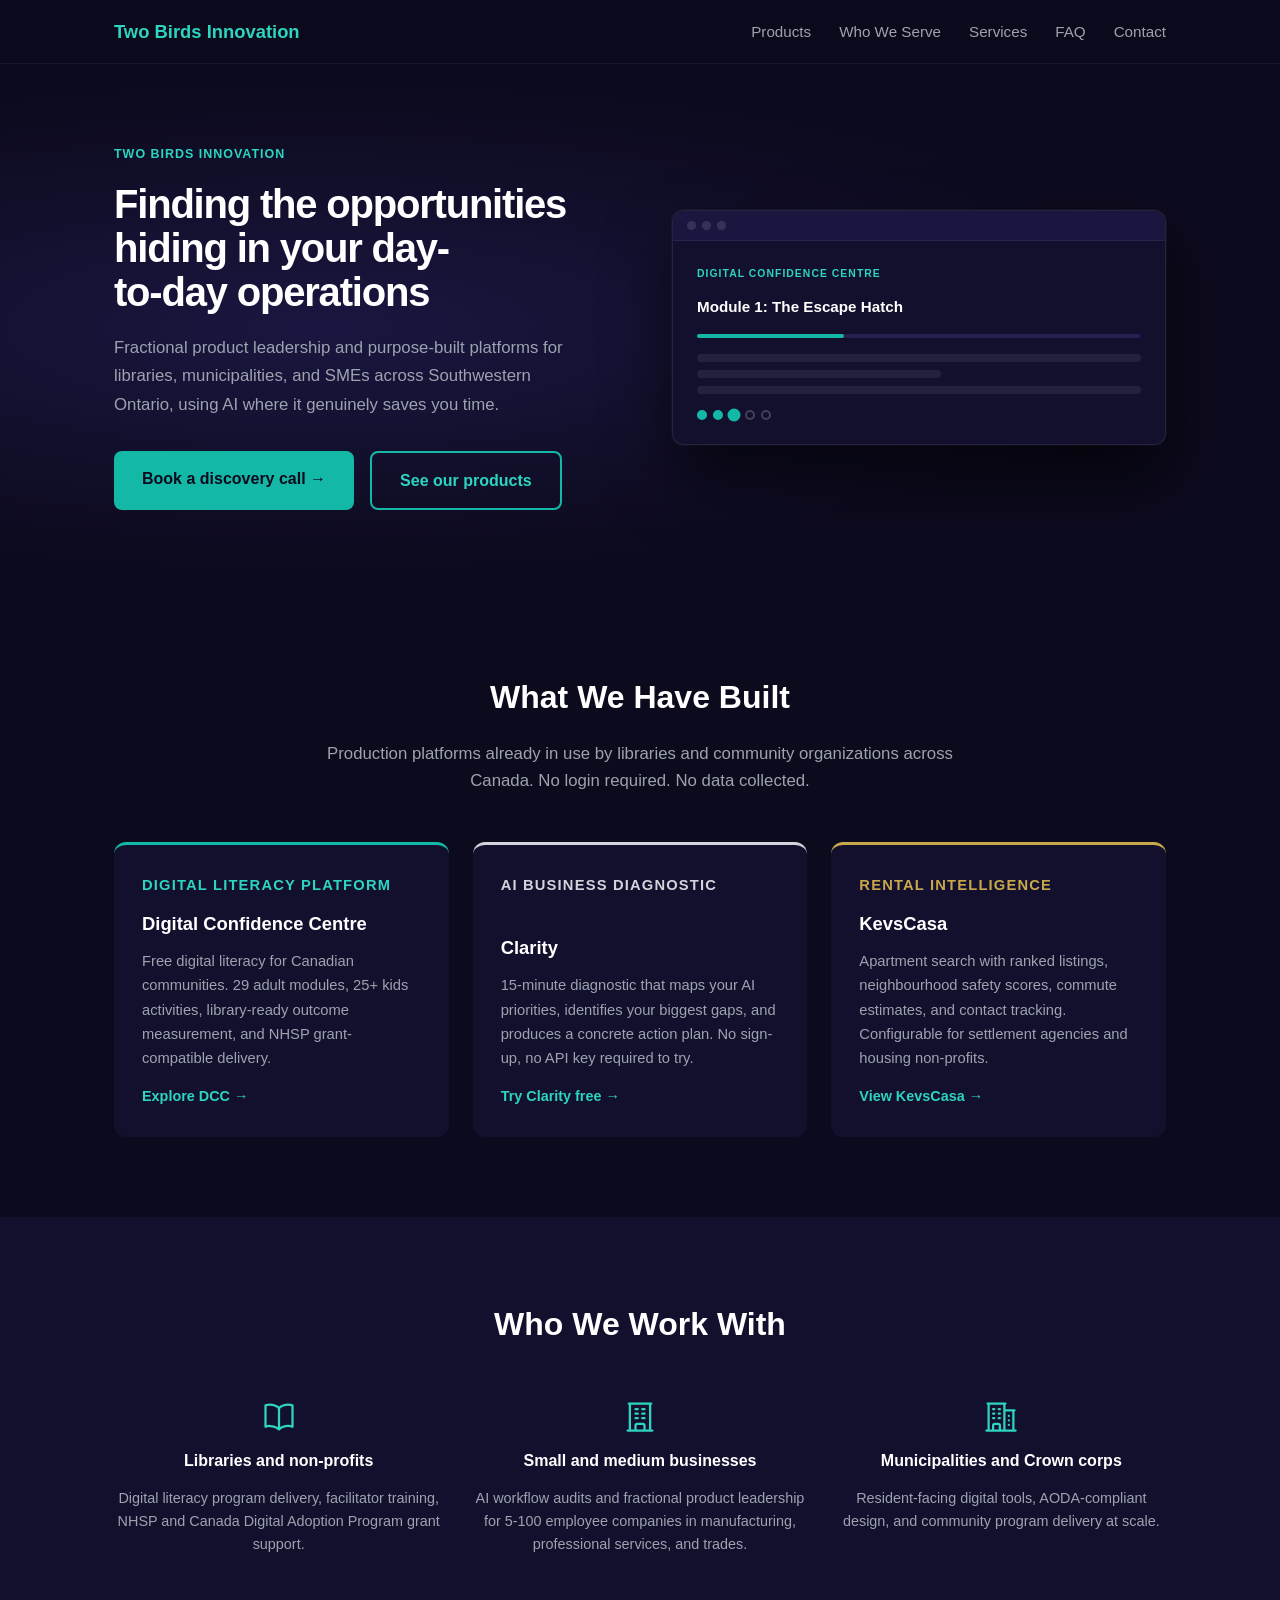
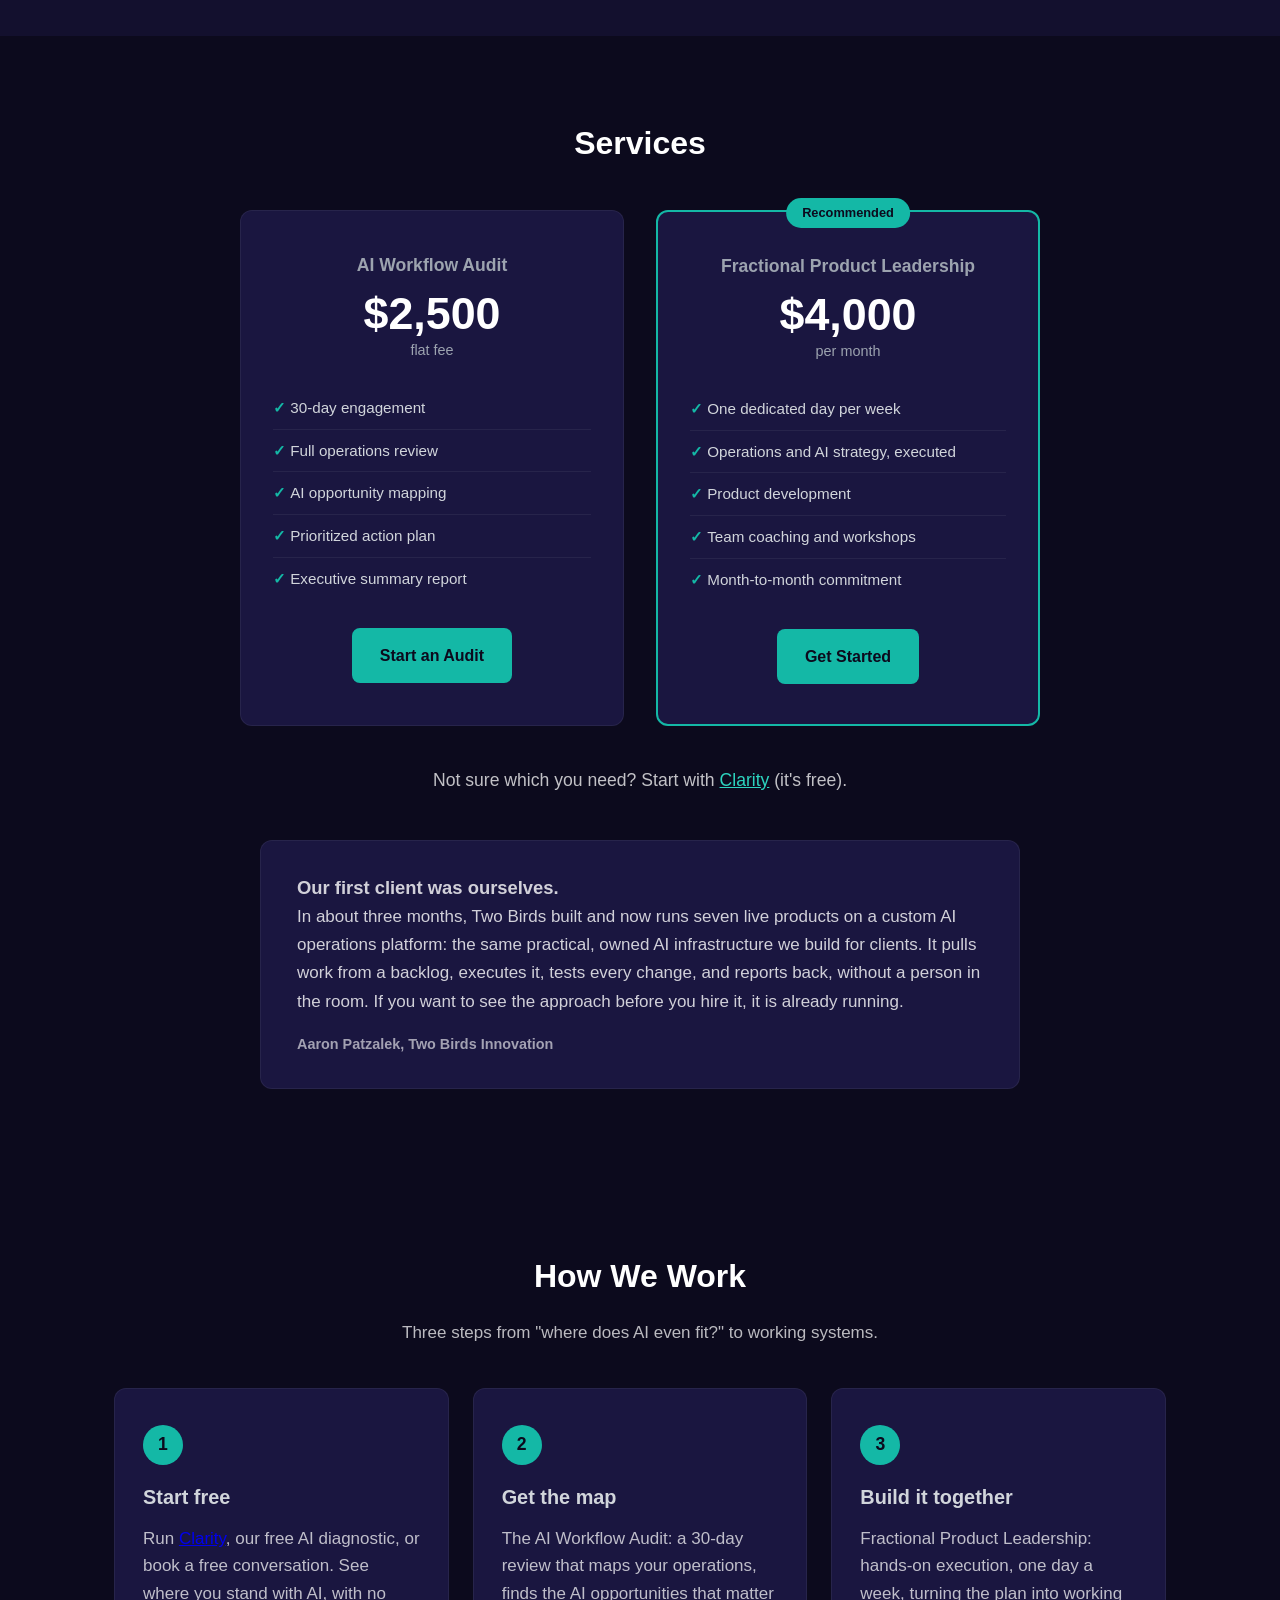
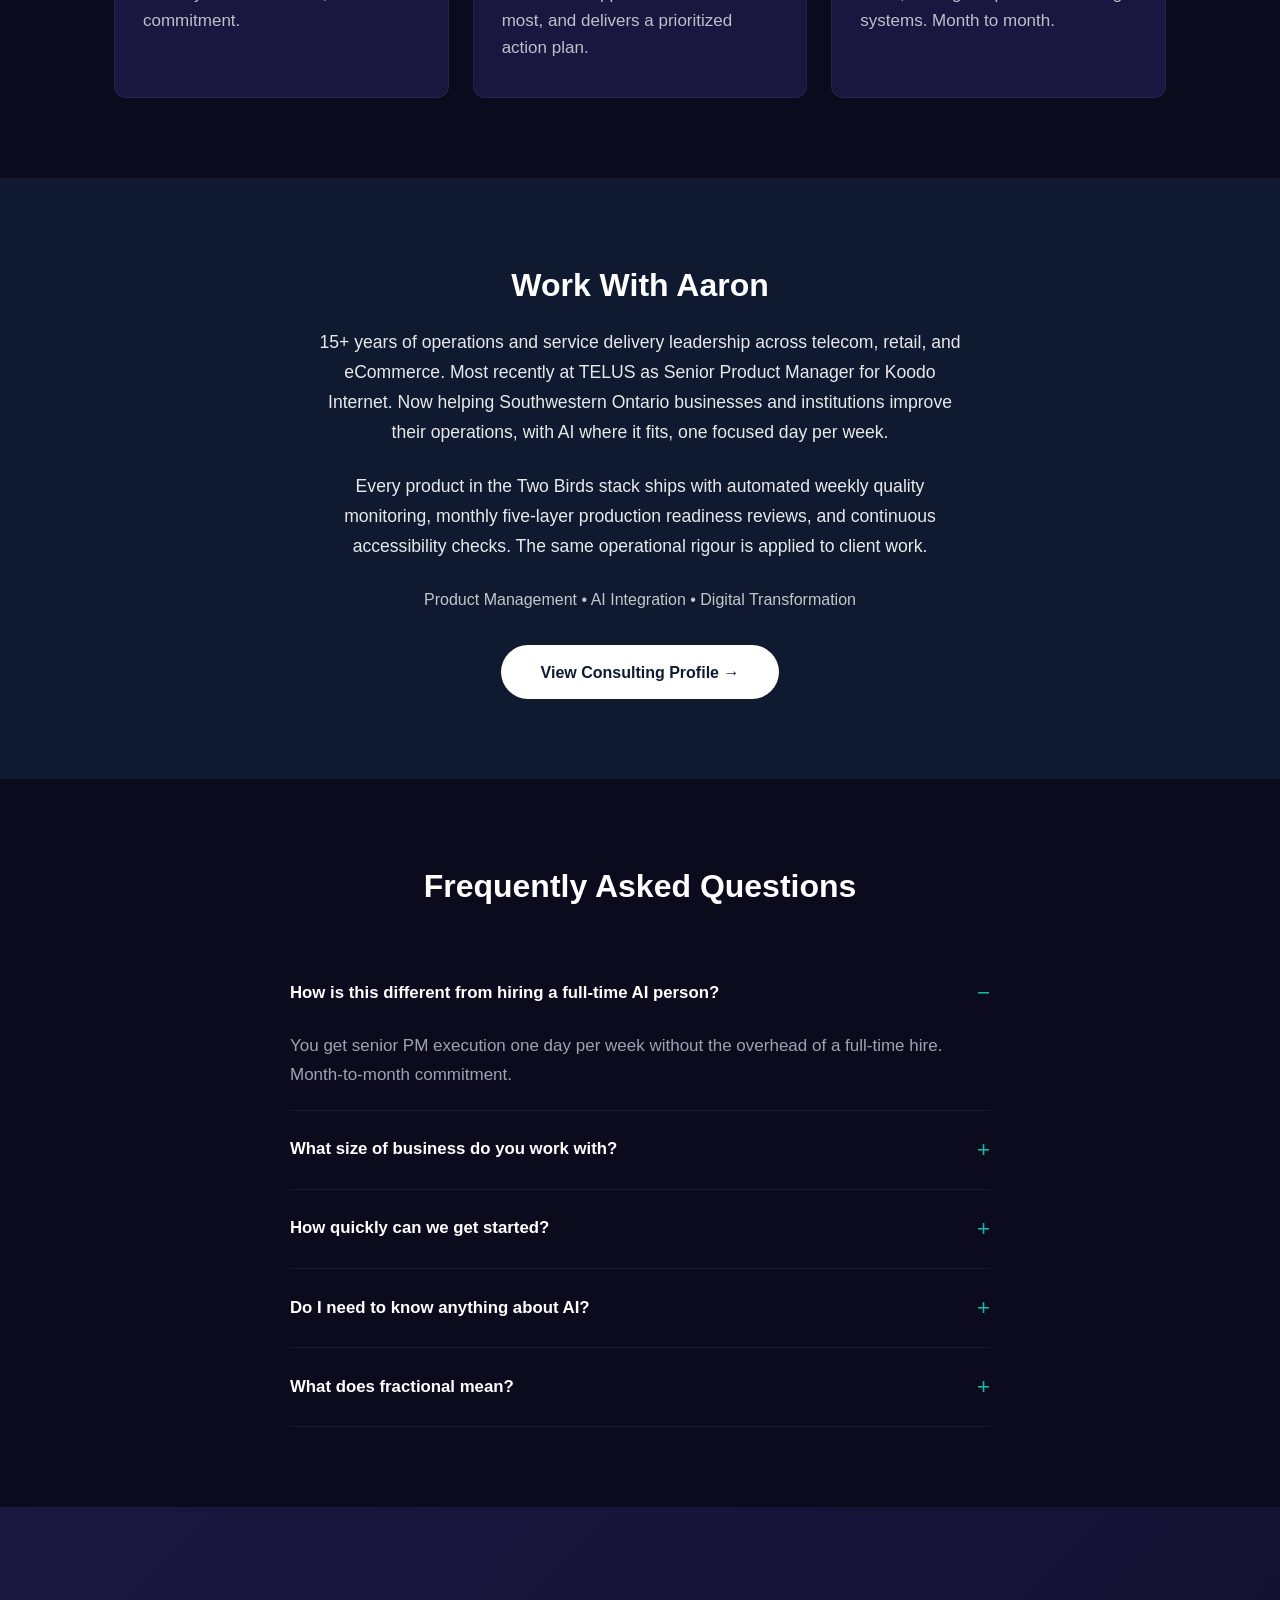
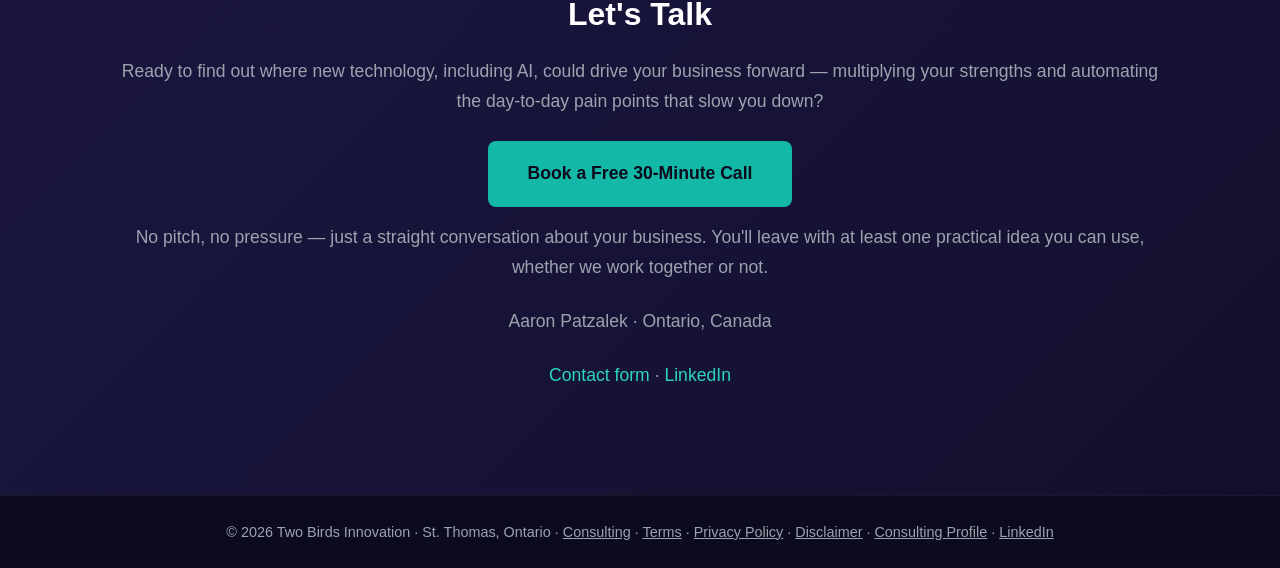
==== index.html @ 8739de83 "content(site): flip corporate homepage H1/meta to operations-first per POSITIONING-CANON Co-Authored" ====
<!DOCTYPE html>
<html lang="en-CA">
<head>
    <meta charset="UTF-8">
    <meta name="viewport" content="width=device-width, initial-scale=1.0">
    <title>Two Birds Innovation: Operational Efficiency, Discovered and Delivered</title>
    <meta name="description" content="Two Birds Innovation helps libraries, municipalities, and small businesses across Southwestern Ontario turn repetitive day-to-day work into simple tools that save time and make operations easier. Fractional product leadership and purpose-built digital platforms.">
    <meta name="robots" content="index, follow">
    <link rel="canonical" href="https://twobirds-kramerica.github.io/two-birds-innovation/">
    <meta property="og:title" content="Two Birds Innovation: Operational Efficiency, Discovered and Delivered">
    <meta property="og:description" content="Fractional product leadership and purpose-built digital platforms for libraries, municipalities, and SMEs across Southwestern Ontario.">
    <meta property="og:type" content="website">
    <meta property="og:url" content="https://twobirds-kramerica.github.io/two-birds-innovation/">
    <meta property="og:locale" content="en_CA">
    <meta property="og:image" content="https://twobirds-kramerica.github.io/two-birds-innovation/images/og-card.png">
    <meta property="og:image:width" content="1200">
    <meta property="og:image:height" content="630">
    <meta property="og:image:alt" content="Two Birds Innovation: Operational Efficiency, Discovered and Delivered.">
    <link rel="icon" type="image/svg+xml" href="images/favicon.svg">
    <link rel="stylesheet" href="css/style.css">

    <!-- FAQPage Schema -->
    <script type="application/ld+json">
    {
        "@context": "https://schema.org",
        "@type": "FAQPage",
        "mainEntity": [
            {
                "@type": "Question",
                "name": "How is this different from hiring a full-time AI person?",
                "acceptedAnswer": {
                    "@type": "Answer",
                    "text": "You get senior PM execution one day per week without the overhead of a full-time hire. Month-to-month commitment."
                }
            },
            {
                "@type": "Question",
                "name": "What size of business do you work with?",
                "acceptedAnswer": {
                    "@type": "Answer",
                    "text": "Typically 5-100 employees in Southwestern Ontario. Manufacturing, professional services, trades, non-profit."
                }
            },
            {
                "@type": "Question",
                "name": "How quickly can we get started?",
                "acceptedAnswer": {
                    "@type": "Answer",
                    "text": "The audit starts within one week of signing. Report delivered in 30 days."
                }
            },
            {
                "@type": "Question",
                "name": "Do I need to know anything about AI?",
                "acceptedAnswer": {
                    "@type": "Answer",
                    "text": "No. That is what I am for."
                }
            },
            {
                "@type": "Question",
                "name": "What does fractional mean?",
                "acceptedAnswer": {
                    "@type": "Answer",
                    "text": "One dedicated day per week, focused entirely on your business. You get the outcomes without the full-time cost."
                }
            }
        ]
    }
    </script>

    <!-- LocalBusiness Schema -->
    <script type="application/ld+json">
    {
        "@context": "https://schema.org",
        "@type": "LocalBusiness",
        "name": "Two Birds Innovation",
        "founder": {
            "@type": "Person",
            "name": "Aaron Patzalek"
        },
        "address": {
            "@type": "PostalAddress",
            "addressLocality": "St. Thomas",
            "addressRegion": "ON",
            "addressCountry": "CA"
        },
        "description": "Operational efficiency, fractional product leadership, and purpose-built digital tools for libraries, municipalities, and SMEs across Southwestern Ontario.",
        "priceRange": "$2,500 - $4,000/month"
    }
    </script>
    <script type="application/ld+json">
    {
        "@context": "https://schema.org",
        "@type": "Organization",
        "name": "Two Birds Innovation",
        "url": "https://twobirds-kramerica.github.io/two-birds-innovation/",
        "founder": { "@type": "Person", "name": "Aaron Patzalek" },
        "foundingLocation": { "@type": "Place", "name": "St. Thomas, Ontario, Canada" },
        "description": "Two Birds Innovation builds free and low-cost digital tools for Canadians — digital literacy education for seniors, AI readiness diagnostics for small businesses — and provides fractional product and operations leadership to libraries, municipalities, and SMEs in Southwestern Ontario.",
        "owns": [
            {
                "@type": "WebApplication",
                "name": "Digital Confidence Centre",
                "url": "https://twobirds-kramerica.github.io/digital-confidence/",
                "applicationCategory": "EducationalApplication",
                "description": "Free digital literacy programme for Canadian seniors — 30 self-paced modules on online safety, scam protection, banking, video calls, and AI, plus caregiver-led activities for children aged 4 to 15. No account required.",
                "offers": { "@type": "Offer", "price": "0", "priceCurrency": "CAD" }
            },
            {
                "@type": "WebApplication",
                "name": "Clarity",
                "url": "https://twobirds-kramerica.github.io/clarity/",
                "applicationCategory": "BusinessApplication",
                "description": "Free AI readiness diagnostic for Canadian small businesses — answer a few questions and receive a personalised SWOT analysis, priority recommendations, and a concrete next step, benchmarked against 15 Canadian industries.",
                "offers": { "@type": "Offer", "price": "0", "priceCurrency": "CAD" }
            },
            {
                "@type": "WebApplication",
                "name": "KevsCasa",
                "applicationCategory": "LifestyleApplication",
                "description": "Apartment-search shortlist tool that ranks rental listings by commute, neighbourhood safety, and total monthly cost. Currently in private use ahead of a public release."
            }
        ]
    }
    </script>
</head>
<body>
    <a href="#main" class="skip-link">Skip to main content</a>

    <!-- Header -->
    <header class="site-header">
        <div class="container">
            <a href="#" class="logo">Two Birds Innovation</a>
            <nav class="main-nav" id="main-nav" aria-label="Main navigation">
                <a href="#products">Products</a>
                <a href="#serve">Who We Serve</a>
                <a href="#services">Services</a>
                <a href="#faq">FAQ</a>
                <a href="#contact">Contact</a>
            </nav>
            <button class="nav-toggle" aria-label="Toggle navigation" aria-expanded="false" aria-controls="main-nav">&#9776;</button>
        </div>
    </header>

    <main id="main">

    <!-- Hero -->
    <section class="hero">
        <div class="container">
            <div class="hero-split">
                <div class="hero-content">
                    <p class="hero-eyebrow">Two Birds Innovation</p>
                    <h1>Finding the opportunities hiding in your day-to-day operations</h1>
                    <p class="hero-sub">Fractional product leadership and purpose-built platforms for libraries, municipalities, and SMEs across Southwestern Ontario, using AI where it genuinely saves you time.</p>
                    <div class="hero-cta">
                        <a href="https://cal.com/twobirds-4n5ajg/30min" class="btn btn-primary" target="_blank" rel="noopener">Book a discovery call &rarr;</a>
                        <a href="#products" class="btn btn-secondary">See our products</a>
                    </div>
                </div>
                <div class="hero-media" aria-hidden="true">
                    <div class="hero-browser">
                        <div class="hero-browser-bar">
                            <span class="hero-browser-dot"></span>
                            <span class="hero-browser-dot"></span>
                            <span class="hero-browser-dot"></span>
                        </div>
                        <div class="hero-browser-body">
                            <p class="hero-mockup-label">Digital Confidence Centre</p>
                            <p class="hero-mockup-module">Module 1: The Escape Hatch</p>
                            <div class="hero-mockup-progress">
                                <div class="hero-mockup-progress-fill"></div>
                            </div>
                            <div class="hero-mockup-line"></div>
                            <div class="hero-mockup-line short"></div>
                            <div class="hero-mockup-line"></div>
                            <div class="hero-mockup-step-row">
                                <div class="hero-mockup-step done"></div>
                                <div class="hero-mockup-step done"></div>
                                <div class="hero-mockup-step current"></div>
                                <div class="hero-mockup-step"></div>
                                <div class="hero-mockup-step"></div>
                            </div>
                        </div>
                    </div>
                </div>
            </div>
        </div>
    </section>

    <!-- Products -->
    <section id="products" class="section">
        <div class="container">
            <h2>What We Have Built</h2>
            <p class="section-sub">Production platforms already in use by libraries and community organizations across Canada. No login required. No data collected.</p>
            <div class="products-grid">
                <div class="product-card product-card-dcc">
                    <p class="product-card-label">Digital Literacy Platform</p>
                    <h3>Digital Confidence Centre</h3>
                    <p>Free digital literacy for Canadian communities. 29 adult modules, 25+ kids activities, library-ready outcome measurement, and NHSP grant-compatible delivery.</p>
                    <a href="https://twobirds-kramerica.github.io/digital-confidence/" class="product-link" target="_blank" rel="noopener">Explore DCC &rarr;</a>
                </div>
                <div class="product-card product-card-clarity">
                    <p class="product-card-label">AI Business Diagnostic</p>
                    <h3>Clarity</h3>
                    <p>15-minute diagnostic that maps your AI priorities, identifies your biggest gaps, and produces a concrete action plan. No sign-up, no API key required to try.</p>
                    <a href="https://twobirds-kramerica.github.io/clarity/" class="product-link" target="_blank" rel="noopener">Try Clarity free &rarr;</a>
                </div>
                <div class="product-card product-card-kevcasa">
                    <p class="product-card-label">Rental Intelligence</p>
                    <h3>KevsCasa</h3>
                    <p>Apartment search with ranked listings, neighbourhood safety scores, commute estimates, and contact tracking. Configurable for settlement agencies and housing non-profits.</p>
                    <a href="https://kevscasa.pages.dev/" class="product-link" target="_blank" rel="noopener">View KevsCasa &rarr;</a>
                </div>
            </div>
        </div>
    </section>

    <!-- Who We Serve -->
    <section id="serve" class="section section-serve">
        <div class="container">
            <h2>Who We Work With</h2>
            <div class="serve-grid">
                <div class="serve-item">
                    <svg class="serve-icon" aria-hidden="true" viewBox="0 0 24 24" fill="none" stroke="currentColor" stroke-width="1.5" stroke-linecap="round" stroke-linejoin="round">
                        <path d="M12 6.042A8.967 8.967 0 006 3.75c-1.052 0-2.062.18-3 .512v14.25A8.987 8.987 0 016 18c2.305 0 4.408.867 6 2.292m0-14.25a8.966 8.966 0 016-2.292c1.052 0 2.062.18 3 .512v14.25A8.987 8.987 0 0018 18a8.967 8.967 0 00-6 2.292m0-14.25v14.25"/>
                    </svg>
                    <p class="serve-label">Libraries and non-profits</p>
                    <p class="serve-desc">Digital literacy program delivery, facilitator training, NHSP and Canada Digital Adoption Program grant support.</p>
                </div>
                <div class="serve-item">
                    <svg class="serve-icon" aria-hidden="true" viewBox="0 0 24 24" fill="none" stroke="currentColor" stroke-width="1.5" stroke-linecap="round" stroke-linejoin="round">
                        <path d="M3.75 21h16.5M4.5 3h15M5.25 3v18m13.5-18v18M9 6.75h1.5m-1.5 3h1.5m-1.5 3h1.5m3-6H15m-1.5 3H15m-1.5 3H15M9 21v-3.375c0-.621.504-1.125 1.125-1.125h3.75c.621 0 1.125.504 1.125 1.125V21"/>
                    </svg>
                    <p class="serve-label">Small and medium businesses</p>
                    <p class="serve-desc">AI workflow audits and fractional product leadership for 5-100 employee companies in manufacturing, professional services, and trades.</p>
                </div>
                <div class="serve-item">
                    <svg class="serve-icon" aria-hidden="true" viewBox="0 0 24 24" fill="none" stroke="currentColor" stroke-width="1.5" stroke-linecap="round" stroke-linejoin="round">
                        <path d="M2.25 21h19.5m-18-18v18m10.5-18v18m6-13.5V21M6.75 6.75h.75m-.75 3h.75m-.75 3h.75m3-6h.75m-.75 3h.75m-.75 3h.75M6.75 21v-3.375c0-.621.504-1.125 1.125-1.125h2.25c.621 0 1.125.504 1.125 1.125V21M3 3h12m-.75 4.5H21m-3.75 3.75h.008v.008h-.008v-.008zm0 3h.008v.008h-.008v-.008zm0 3h.008v.008h-.008v-.008z"/>
                    </svg>
                    <p class="serve-label">Municipalities and Crown corps</p>
                    <p class="serve-desc">Resident-facing digital tools, AODA-compliant design, and community program delivery at scale.</p>
                </div>
            </div>
        </div>
    </section>

    <!-- Services -->
    <section id="services" class="section services">
        <div class="container">
            <h2>Services</h2>
            <div class="pricing-grid">
                <div class="pricing-card">
                    <h3>AI Workflow Audit</h3>
                    <div class="price">$2,500</div>
                    <span class="price-term">flat fee</span>
                    <ul>
                        <li>30-day engagement</li>
                        <li>Full operations review</li>
                        <li>AI opportunity mapping</li>
                        <li>Prioritized action plan</li>
                        <li>Executive summary report</li>
                    </ul>
                    <a href="#contact" class="btn btn-primary">Start an Audit</a>
                </div>
                <div class="pricing-card featured">
                    <div class="featured-badge">Recommended</div>
                    <h3>Fractional Product Leadership</h3>
                    <div class="price">$4,000</div>
                    <span class="price-term">per month</span>
                    <ul>
                        <li>One dedicated day per week</li>
                        <li>Operations and AI strategy, executed</li>
                        <li>Product development</li>
                        <li>Team coaching and workshops</li>
                        <li>Month-to-month commitment</li>
                    </ul>
                    <a href="#contact" class="btn btn-primary">Get Started</a>
                </div>
            </div>
            <p class="services-note">Not sure which you need? Start with <a href="https://twobirds-kramerica.github.io/clarity/" target="_blank" rel="noopener">Clarity</a> (it's free).</p>

            <figure class="case-study">
                <blockquote>
                    <p class="case-study__headline">Our first client was ourselves.</p>
                    <p>In about three months, Two Birds built and now runs seven live products on a custom AI operations platform: the same practical, owned AI infrastructure we build for clients. It pulls work from a backlog, executes it, tests every change, and reports back, without a person in the room. If you want to see the approach before you hire it, it is already running.</p>
                </blockquote>
                <figcaption>Aaron Patzalek, Two Birds Innovation</figcaption>
            </figure>
        </div>
    </section>

    <!-- How We Work -->
    <section id="how-we-work" class="section how-we-work">
        <div class="container">
            <h2>How We Work</h2>
            <p class="steps-lead">Three steps from "where does AI even fit?" to working systems.</p>
            <div class="steps-grid">
                <div class="step-card">
                    <div class="step-number">1</div>
                    <h3>Start free</h3>
                    <p>Run <a href="https://twobirds-kramerica.github.io/clarity/" target="_blank" rel="noopener">Clarity</a>, our free AI diagnostic, or book a free conversation. See where you stand with AI, with no commitment.</p>
                </div>
                <div class="step-card">
                    <div class="step-number">2</div>
                    <h3>Get the map</h3>
                    <p>The AI Workflow Audit: a 30-day review that maps your operations, finds the AI opportunities that matter most, and delivers a prioritized action plan.</p>
                </div>
                <div class="step-card">
                    <div class="step-number">3</div>
                    <h3>Build it together</h3>
                    <p>Fractional Product Leadership: hands-on execution, one day a week, turning the plan into working systems. Month to month.</p>
                </div>
            </div>
        </div>
    </section>

    <!-- Work With Us -->
    <section id="work-with-us" class="section section-work-with-us">
        <div class="container section-work-with-us__inner">
            <h2>Work With Aaron</h2>
            <p class="section-work-with-us__bio">
                15+ years of operations and service delivery leadership across telecom, retail, and eCommerce. Most recently at TELUS as Senior Product Manager for Koodo Internet. Now helping Southwestern Ontario businesses and institutions improve their operations, with AI where it fits, one focused day per week.
            </p>
            <p class="section-work-with-us__bio">
                Every product in the Two Birds stack ships with automated weekly quality monitoring, monthly five-layer production readiness reviews, and continuous accessibility checks. The same operational rigour is applied to client work.
            </p>
            <p class="section-work-with-us__skills">
                Product Management &bull; AI Integration &bull; Digital Transformation
            </p>
            <a href="https://twobirds-kramerica.github.io/aaron-patzalek/" target="_blank" rel="noopener" class="btn-profile">View Consulting Profile &rarr;</a>
        </div>
    </section>

    <!-- FAQ -->
    <section id="faq" class="section faq">
        <div class="container">
            <h2>Frequently Asked Questions</h2>
            <div class="faq-list">
                <details class="faq-item" open>
                    <summary>How is this different from hiring a full-time AI person?</summary>
                    <p>You get senior PM execution one day per week without the overhead of a full-time hire. Month-to-month commitment.</p>
                </details>
                <details class="faq-item">
                    <summary>What size of business do you work with?</summary>
                    <p>Typically 5-100 employees in Southwestern Ontario. Manufacturing, professional services, trades, non-profit.</p>
                </details>
                <details class="faq-item">
                    <summary>How quickly can we get started?</summary>
                    <p>The audit starts within one week of signing. Report delivered in 30 days.</p>
                </details>
                <details class="faq-item">
                    <summary>Do I need to know anything about AI?</summary>
                    <p>No. That is what I am for.</p>
                </details>
                <details class="faq-item">
                    <summary>What does fractional mean?</summary>
                    <p>One dedicated day per week, focused entirely on your business. You get the outcomes without the full-time cost.</p>
                </details>
            </div>
        </div>
    </section>

    <!-- Contact -->
    <section id="contact" class="section contact">
        <div class="container">
            <h2>Let's Talk</h2>
            <p>Ready to find out where new technology, including AI, could drive your business forward &mdash; multiplying your strengths and automating the day-to-day pain points that slow you down?</p>
            <a href="https://cal.com/twobirds-4n5ajg/30min" class="btn btn-primary btn-large contact-btn" target="_blank" rel="noopener">
                Book a Free 30-Minute Call
            </a>
            <p class="contact-note">No pitch, no pressure &mdash; just a straight conversation about your business. You'll leave with at least one practical idea you can use, whether we work together or not.</p>
            <p class="contact-note">Aaron Patzalek &middot; Ontario, Canada</p>
            <div class="contact-details">
                <p><a href="consulting.html#contact">Contact form</a> &middot; <a href="https://linkedin.com/in/aaronpatzalek" target="_blank" rel="noopener">LinkedIn</a></p>
            </div>
        </div>
    </section>

    </main>

    <!-- Footer -->
    <footer class="site-footer">
        <div class="container">
            <p>&copy; 2026 Two Birds Innovation &middot; St. Thomas, Ontario &middot; <a href="consulting.html">Consulting</a> &middot; <a href="terms.html">Terms</a> &middot; <a href="privacy.html">Privacy Policy</a> &middot; <a href="disclaimer.html">Disclaimer</a> &middot; <a href="https://twobirds-kramerica.github.io/aaron-patzalek/" target="_blank" rel="noopener">Consulting Profile</a> &middot; <a href="https://linkedin.com/in/aaronpatzalek" target="_blank" rel="noopener">LinkedIn</a></p>
        </div>
    </footer>

    <script src="js/main.js"></script>
    <script src="qa-audit.js" defer></script>
</body>
</html>
---- css/style.css ----
/* ============================================
   Two Birds Innovation — Company Site
   Deep space design with teal accents
   ============================================ */

/* Skip-to-content link — first focusable element (WCAG 2.4.1) */
.skip-link {
    position: absolute;
    top: -72px;
    left: 8px;
    background: var(--teal-400);
    color: #0c0a1d;
    padding: 12px 16px;
    border-radius: 0 0 6px 6px;
    font-weight: 700;
    z-index: 9999;
    text-decoration: none;
    transition: top 0.2s ease;
}
.skip-link:focus {
    top: 0;
    outline: 3px solid #fff;
    outline-offset: 2px;
}

:root {
    --space-900: #0c0a1d;
    --space-800: #13102e;
    --space-700: #1a1640;
    --space-600: #252050;
    --teal-500: #14b8a6;
    --teal-400: #2dd4bf;
    --teal-300: #5eead4;
    --teal-200: #99f6e4;
    --teal-100: #ccfbf1;
    --white: #ffffff;
    --grey-300: #d1d5db;
    --grey-400: #9ca3af;
    --grey-500: #6b7280;
    --radius: 12px;
    --shadow: 0 2px 8px rgba(0,0,0,0.3);
    --shadow-lg: 0 10px 30px rgba(0,0,0,0.4);
}

*, *::before, *::after {
    margin: 0;
    padding: 0;
    box-sizing: border-box;
}

html {
    scroll-behavior: smooth;
}

body {
    font-family: -apple-system, BlinkMacSystemFont, 'Segoe UI', Roboto, 'Helvetica Neue', Arial, sans-serif;
    color: var(--grey-300);
    background: var(--space-900);
    line-height: 1.7;
    font-size: 17px;
}

.container {
    max-width: 1100px;
    margin: 0 auto;
    padding: 0 24px;
}

/* Header */
.site-header {
    position: sticky;
    top: 0;
    z-index: 100;
    background: rgba(12, 10, 29, 0.92);
    backdrop-filter: blur(12px);
    border-bottom: 1px solid rgba(255,255,255,0.06);
    padding: 16px 0;
}

.site-header .container {
    display: flex;
    align-items: center;
    justify-content: space-between;
}

.logo {
    font-size: 1.15rem;
    font-weight: 700;
    color: var(--teal-400);
    text-decoration: none;
}

.main-nav {
    display: flex;
    gap: 28px;
}

.main-nav a {
    color: var(--grey-400);
    text-decoration: none;
    font-size: 0.95rem;
    font-weight: 500;
    transition: color 0.2s;
}

.main-nav a:hover {
    color: var(--teal-400);
}

.nav-toggle {
    display: none;
    background: none;
    border: none;
    font-size: 1.5rem;
    color: var(--white);
    cursor: pointer;
    min-height: 44px;
    min-width: 44px;
}

/* Hero */
.hero {
    padding: 100px 0 80px;
    text-align: center;
    background: radial-gradient(ellipse at top, var(--space-700), var(--space-900));
}

.hero h1 {
    font-size: 3.2rem;
    font-weight: 800;
    color: var(--white);
    line-height: 1.1;
    margin-bottom: 20px;
    letter-spacing: -0.02em;
}

.hero-subtitle {
    font-size: 1.2rem;
    color: var(--grey-400);
    max-width: 640px;
    margin: 0 auto 36px;
    line-height: 1.6;
}

.hero-tagline {
    font-size: 1.15rem;
    color: var(--grey-300);
    margin-top: 0.5rem;
    margin-bottom: 2rem;
}

.hero-cta {
    display: flex;
    gap: 16px;
    justify-content: center;
    flex-wrap: wrap;
}

/* Buttons */
.btn {
    display: inline-block;
    padding: 14px 28px;
    border-radius: 8px;
    font-size: 1rem;
    font-weight: 600;
    text-decoration: none;
    transition: all 0.2s;
    cursor: pointer;
    border: none;
}

.btn-primary {
    background: var(--teal-500);
    color: var(--space-900);
}

.btn-primary:hover {
    background: var(--teal-400);
    transform: translateY(-1px);
    box-shadow: 0 4px 20px rgba(20, 184, 166, 0.3);
}

.btn-secondary {
    background: transparent;
    color: var(--teal-400);
    border: 2px solid var(--teal-500);
}

.btn-secondary:hover {
    background: rgba(20, 184, 166, 0.1);
}

.btn-large {
    padding: 18px 40px;
    font-size: 1.1rem;
}

/* Sections */
.section {
    padding: 80px 0;
}

.section h2 {
    font-size: 2rem;
    font-weight: 700;
    color: var(--white);
    margin-bottom: 16px;
    text-align: center;
}

/* Results Counters */
.results {
    background: var(--space-800);
}

.counters-grid {
    display: grid;
    grid-template-columns: repeat(4, 1fr);
    gap: 24px;
    margin-top: 48px;
}

.counter-card {
    text-align: center;
    padding: 32px 16px;
    background: var(--space-700);
    border-radius: var(--radius);
    border: 1px solid rgba(255,255,255,0.06);
}

.counter-number {
    font-size: 3rem;
    font-weight: 800;
    color: var(--teal-400);
    display: block;
    line-height: 1.1;
}

.counter-suffix {
    font-size: 2rem;
    font-weight: 800;
    color: var(--teal-400);
}

.counter-label {
    display: block;
    margin-top: 8px;
    font-size: 0.9rem;
    color: var(--grey-400);
    line-height: 1.4;
}

.counter-card.animated .counter-number {
    transition: none;
}

/* Services / Pricing */
.services {
    background: var(--space-900);
}

.pricing-grid {
    display: grid;
    grid-template-columns: repeat(2, 1fr);
    gap: 32px;
    max-width: 800px;
    margin: 40px auto 0;
}

.pricing-card {
    background: var(--space-700);
    border-radius: var(--radius);
    padding: 40px 32px;
    text-align: center;
    position: relative;
    border: 1px solid rgba(255,255,255,0.06);
}

/* How We Work — 3-step engagement process */
.steps-lead { text-align: center; color: rgba(255,255,255,0.72); max-width: 640px; margin: 0 auto 40px; }
.steps-grid { display: grid; grid-template-columns: repeat(3, 1fr); gap: 24px; }
.step-card { background: var(--space-700); border-radius: var(--radius); padding: 36px 28px; border: 1px solid rgba(255,255,255,0.06); }
.step-number { width: 40px; height: 40px; border-radius: 100px; background: var(--teal-500); color: var(--space-900); font-weight: 700; font-size: 1.1rem; display: flex; align-items: center; justify-content: center; margin-bottom: 16px; }
.step-card h3 { margin: 0 0 10px; }
.step-card p { color: rgba(255,255,255,0.72); margin: 0; line-height: 1.6; }
@media (max-width: 720px) { .steps-grid { grid-template-columns: 1fr; } }

/* Case study / social proof — honest self-attributed proof (no side-stripe per impeccable audit) */
.case-study { max-width: 760px; margin: 44px auto 0; background: var(--space-700); border: 1px solid rgba(255,255,255,0.06); border-radius: var(--radius); padding: 32px 36px; }
.case-study blockquote { margin: 0; }
.case-study__headline { font-size: 1.15rem; font-weight: 700; color: var(--teal-500); margin: 0 0 12px; }
.case-study blockquote p { color: rgba(255,255,255,0.8); line-height: 1.65; margin: 0; }
.case-study figcaption { margin-top: 16px; color: rgba(255,255,255,0.6); font-weight: 600; font-size: 0.9rem; }

.pricing-card.featured {
    border: 2px solid var(--teal-500);
}

.featured-badge {
    position: absolute;
    top: -14px;
    left: 50%;
    transform: translateX(-50%);
    background: var(--teal-500);
    color: var(--space-900);
    padding: 4px 16px;
    border-radius: 100px;
    font-size: 0.8rem;
    font-weight: 700;
}

.pricing-card h3 {
    font-size: 1.1rem;
    color: var(--grey-400);
    margin-bottom: 8px;
}

.price {
    font-size: 2.8rem;
    font-weight: 800;
    color: var(--white);
    line-height: 1.1;
}

.price-term {
    display: block;
    font-size: 0.9rem;
    color: var(--grey-400);
    margin-bottom: 24px;
}

.pricing-card ul {
    list-style: none;
    text-align: left;
    margin-bottom: 28px;
}

.pricing-card li {
    padding: 8px 0;
    border-bottom: 1px solid rgba(255,255,255,0.06);
    font-size: 0.95rem;
}

.pricing-card li:last-child {
    border-bottom: none;
}

.pricing-card li::before {
    content: '✓ ';
    color: var(--teal-500);
    font-weight: 700;
}

/* Free Tools */
.free-tools {
    background: var(--space-800);
}

.tools-card {
    max-width: 700px;
    margin: 0 auto;
    text-align: center;
    background: linear-gradient(135deg, var(--space-700), var(--space-600));
    border-radius: var(--radius);
    padding: 48px 40px;
    border: 1px solid var(--teal-500);
    box-shadow: 0 0 40px rgba(20, 184, 166, 0.1);
}

.tools-card h2 {
    margin-bottom: 16px;
}

.tools-card p {
    color: var(--grey-300);
    font-size: 1.05rem;
    margin-bottom: 24px;
    line-height: 1.7;
}

.tools-note {
    font-size: 0.85rem;
    color: var(--grey-500);
    margin-top: 12px;
    margin-bottom: 0;
}

/* FAQ */
.faq {
    background: var(--space-900);
}

.faq-list {
    max-width: 700px;
    margin: 40px auto 0;
}

.faq-item {
    border-bottom: 1px solid rgba(255,255,255,0.06);
    padding: 0;
}

.faq-item summary {
    padding: 20px 0;
    font-size: 1.05rem;
    font-weight: 600;
    color: var(--white);
    cursor: pointer;
    list-style: none;
    display: flex;
    justify-content: space-between;
    align-items: center;
}

.faq-item summary::-webkit-details-marker {
    display: none;
}

.faq-item summary::after {
    content: '+';
    font-size: 1.4rem;
    color: var(--teal-500);
    font-weight: 300;
    flex-shrink: 0;
    margin-left: 16px;
}

.faq-item[open] summary::after {
    content: '−';
}

.faq-item p {
    padding: 0 0 20px;
    color: var(--grey-400);
    line-height: 1.7;
}

/* Contact */
.contact {
    background: linear-gradient(135deg, var(--space-700), var(--space-800));
    text-align: center;
}

.contact p {
    color: var(--grey-400);
    font-size: 1.1rem;
    margin-bottom: 24px;
}

.contact-btn {
    margin-bottom: 16px;
}

.contact-note {
    font-size: 0.9rem;
    color: var(--grey-400);
}

.contact-note a {
    color: var(--teal-400);
    text-decoration: none;
}

.contact-note a:hover {
    text-decoration: underline;
}

/* Footer */
.site-footer {
    padding: 24px 0;
    text-align: center;
    border-top: 1px solid rgba(255,255,255,0.06);
    color: var(--grey-400);
    font-size: 0.9rem;
}

.site-footer a {
    color: inherit;
    text-decoration: underline;
}

/* ============================================
   Mobile Responsive
   ============================================ */

@media (max-width: 768px) {
    .main-nav {
        display: none;
        position: absolute;
        top: 100%;
        left: 0;
        right: 0;
        background: var(--space-800);
        flex-direction: column;
        padding: 16px 24px;
        border-bottom: 1px solid rgba(255,255,255,0.06);
    }

    .main-nav.active {
        display: flex;
    }

    .nav-toggle {
        display: block;
    }

    .hero h1 {
        font-size: 2.2rem;
    }

    .counters-grid {
        grid-template-columns: repeat(2, 1fr);
    }

    .pricing-grid {
        grid-template-columns: 1fr;
    }

    .section {
        padding: 60px 0;
    }

    .tools-card {
        padding: 32px 24px;
    }
}

@media (max-width: 420px) {
    body {
        font-size: 16px;
    }

    .hero {
        padding: 60px 0 48px;
    }

    .hero h1 {
        font-size: 1.8rem;
    }

    .hero-subtitle {
        font-size: 1rem;
    }

    .hero-cta {
        flex-direction: column;
        align-items: stretch;
    }

    .hero-cta .btn {
        text-align: center;
    }

    .counters-grid {
        grid-template-columns: 1fr 1fr;
        gap: 16px;
    }

    .counter-number {
        font-size: 2.2rem;
    }

    .section h2 {
        font-size: 1.6rem;
    }

    .price {
        font-size: 2.2rem;
    }

    .pricing-card {
        padding: 28px 20px;
    }

    .tools-card {
        padding: 28px 18px;
    }

    .container {
        padding: 0 16px;
    }

    .btn-large {
        padding: 16px 28px;
        font-size: 1rem;
    }
}

@media (min-width: 1440px) {
    .container {
        max-width: 1200px;
    }

    .hero h1 {
        font-size: 3.8rem;
    }
}

/* ============================================
   Phase 3 styles — moved here from index.html inline <style>
   block 2026-04-21 (S-TBI-STYLE-EXTRACT). No visual change.
   ============================================ */

/* Problem Section */
.problem-grid {
    display: grid;
    grid-template-columns: repeat(auto-fit, minmax(280px, 1fr));
    gap: 2rem;
    margin-top: 2rem;
}
.problem-card {
    background: rgba(255, 255, 255, 0.04);
    border: 1px solid rgba(255, 255, 255, 0.1);
    border-radius: 12px;
    padding: 2rem;
    transition: border-color 0.3s ease, transform 0.2s ease;
}
.problem-card:hover {
    border-color: var(--teal-400);
    transform: translateY(-2px);
}
.problem-card p {
    font-size: 1.1rem;
    line-height: 1.6;
    color: rgba(255, 255, 255, 0.85);
    margin: 0;
}

/* Services upsell note */
.services-note {
    text-align: center;
    margin-top: 2.5rem;
    font-size: 1.1rem;
    color: rgba(255, 255, 255, 0.75);
}
.services-note a {
    color: var(--teal-400);
    text-decoration: underline;
}
.services-note a:hover {
    color: var(--teal-300);
}

/* Tools grid */
.tools-grid {
    display: grid;
    grid-template-columns: repeat(auto-fit, minmax(280px, 1fr));
    gap: 2rem;
    margin-top: 2rem;
}
.tool-card {
    background: rgba(255, 255, 255, 0.04);
    border: 1px solid rgba(255, 255, 255, 0.1);
    border-radius: 12px;
    padding: 2rem;
    display: flex;
    flex-direction: column;
    transition: border-color 0.3s ease, transform 0.2s ease;
}
.tool-card:hover {
    border-color: var(--teal-400);
    transform: translateY(-2px);
}
.tool-card h3 {
    color: #fff;
    margin-top: 0;
    margin-bottom: 0.75rem;
    font-size: 1.3rem;
}
.tool-card p {
    color: rgba(255, 255, 255, 0.8);
    line-height: 1.6;
    flex: 1;
}
.tool-card .tool-link {
    color: var(--teal-400);
    text-decoration: none;
    font-weight: 600;
    margin-top: 1rem;
    display: inline-block;
    transition: color 0.2s ease;
}
.tool-card .tool-link:hover {
    color: var(--teal-300);
}

/* Why Two Birds section */
.why-grid {
    display: grid;
    grid-template-columns: repeat(auto-fit, minmax(280px, 1fr));
    gap: 2rem;
    margin-top: 2rem;
}
.why-card {
    background: rgba(255, 255, 255, 0.04);
    border: 1px solid rgba(255, 255, 255, 0.1);
    border-radius: 12px;
    padding: 2rem;
}
.why-card h3 {
    color: var(--teal-400);
    margin-top: 0;
    margin-bottom: 0.75rem;
    font-size: 1.15rem;
    text-transform: uppercase;
    letter-spacing: 0.05em;
}
.why-card p {
    color: rgba(255, 255, 255, 0.85);
    line-height: 1.7;
    margin: 0;
}

/* About section */
.about-text {
    max-width: 720px;
    margin: 0 auto;
    text-align: center;
    font-size: 1.15rem;
    line-height: 1.7;
    color: rgba(255, 255, 255, 0.85);
}
.about-text.portfolio-evidence {
    font-size: 0.95rem;
    margin-top: 1rem;
    color: rgba(255, 255, 255, 0.65);
}
.about-text.portfolio-evidence a {
    color: var(--teal-400);
    text-decoration: none;
}
.about-text.portfolio-evidence a:hover,
.about-text.portfolio-evidence a:focus-visible {
    text-decoration: underline;
}

/* Contact details */
.contact-details {
    margin-top: 1.5rem;
    color: rgba(255, 255, 255, 0.7);
    font-size: 1rem;
}
.contact-details a {
    color: var(--teal-400);
    text-decoration: none;
}
.contact-details a:hover {
    color: var(--teal-300);
    text-decoration: underline;
}

/* Phase-3 mobile responsive */
@media (max-width: 768px) {
    .container { padding: 0 16px; }
    .section { padding: 3rem 0; }
    h1 { font-size: 2rem; }
    h2 { font-size: 1.5rem; }
    .services-grid, .tools-grid, .why-grid { display: block; }
    .service-card, .tool-card, .why-card { margin-bottom: 1rem; }
    .nav-links { display: none; }
    .btn { min-height: 44px; font-size: 1rem; display: block; width: 100%; text-align: center; }
    .faq-list { padding: 0; }
    details summary { min-height: 44px; padding: 12px 0; }
    img, iframe { max-width: 100%; height: auto; }
}

@media (max-width: 375px) {
    body { font-size: 16px; overflow-x: hidden; }
    .container { padding: 0 12px; }
    h1 { font-size: 1.6rem; word-wrap: break-word; }
    .section { padding: 2rem 0; }
    .btn-primary { padding: 14px 20px; font-size: 1.1rem; }
}

/* ============================================
   Work With Us section (extracted from inline styles)
   ============================================ */
.section-work-with-us {
    background: #0f1a30;
    color: var(--white);
    text-align: center;
}

.section-work-with-us h2 {
    color: var(--white);
}

.section-work-with-us__inner {
    max-width: 700px;
}

.section-work-with-us__bio {
    font-size: 1.1rem;
    line-height: 1.7;
    margin-bottom: 1.5rem;
    opacity: 0.9;
}

.section-work-with-us__skills {
    font-size: 1rem;
    margin-bottom: 2rem;
    opacity: 0.75;
}

.btn-profile {
    display: inline-block;
    background: var(--white);
    color: #0f1a30;
    padding: 0.85rem 2.5rem;
    border-radius: 50px;
    font-weight: 700;
    text-decoration: none;
    font-size: 1rem;
    transition: opacity 0.2s;
}

.btn-profile:hover {
    opacity: 0.9;
}

/* ============================================
   S-TBI-REDESIGN-FABLE — hero split + products + who we serve
   ============================================ */

:root {
    --gold: #C9A84C;
    --gold-dark: #a8872e;
}

/* Hero: override center alignment, new split layout */
.hero {
    padding: 80px 0;
    text-align: left;
    background: radial-gradient(ellipse at 25% 50%, var(--space-700) 0%, var(--space-900) 65%);
}

.hero-split {
    display: grid;
    grid-template-columns: 1fr 1fr;
    gap: 64px;
    align-items: center;
}

.hero-content {
    max-width: 520px;
}

.hero-eyebrow {
    font-size: 0.78rem;
    font-weight: 700;
    letter-spacing: 0.08em;
    text-transform: uppercase;
    color: var(--teal-400);
    margin-bottom: 16px;
}

.hero h1 {
    font-size: clamp(1.7rem, 3.5vw, 2.5rem);
    font-weight: 800;
    letter-spacing: -0.03em;
    text-wrap: balance;
    margin-bottom: 20px;
}

.hero-sub {
    font-size: 1.05rem;
    color: var(--grey-400);
    line-height: 1.7;
    margin-bottom: 32px;
    max-width: 460px;
}

.hero-cta {
    justify-content: flex-start;
}

/* Browser mockup */
.hero-browser {
    background: var(--space-800);
    border-radius: 12px;
    border: 1px solid rgba(255,255,255,0.08);
    overflow: hidden;
    box-shadow: 0 32px 64px rgba(0,0,0,0.6), 0 0 0 1px rgba(255,255,255,0.04);
}

.hero-browser-bar {
    background: var(--space-700);
    padding: 10px 14px;
    display: flex;
    align-items: center;
    gap: 6px;
    border-bottom: 1px solid rgba(255,255,255,0.06);
}

.hero-browser-dot {
    width: 9px;
    height: 9px;
    border-radius: 50%;
    background: rgba(255,255,255,0.12);
    flex-shrink: 0;
}

.hero-browser-body {
    padding: 24px;
}

.hero-mockup-label {
    font-size: 0.65rem;
    font-weight: 700;
    letter-spacing: 0.1em;
    text-transform: uppercase;
    color: var(--teal-400);
    margin: 0 0 12px;
}

.hero-mockup-module {
    font-size: 0.95rem;
    font-weight: 700;
    color: var(--white);
    margin: 0 0 14px;
}

.hero-mockup-progress {
    height: 4px;
    background: var(--space-600);
    border-radius: 2px;
    margin-bottom: 16px;
    position: relative;
}

.hero-mockup-progress-fill {
    position: absolute;
    left: 0; top: 0; bottom: 0;
    width: 33%;
    background: var(--teal-500);
    border-radius: 2px;
}

.hero-mockup-line {
    height: 8px;
    background: rgba(255,255,255,0.07);
    border-radius: 4px;
    margin-bottom: 8px;
}

.hero-mockup-line.short {
    width: 55%;
}

.hero-mockup-step-row {
    display: flex;
    gap: 6px;
    margin-top: 16px;
}

.hero-mockup-step {
    width: 10px;
    height: 10px;
    border-radius: 50%;
    border: 2px solid rgba(255,255,255,0.2);
    background: transparent;
    flex-shrink: 0;
}

.hero-mockup-step.done {
    background: var(--teal-500);
    border-color: var(--teal-500);
}

.hero-mockup-step.current {
    background: var(--teal-500);
    border-color: var(--teal-500);
    transform: scale(1.3);
}

/* Section sub-heading */
.section-sub {
    text-align: center;
    color: var(--grey-400);
    font-size: 1.05rem;
    max-width: 640px;
    margin: 0 auto 0;
    line-height: 1.6;
}

/* Products grid */
.products-grid {
    display: grid;
    grid-template-columns: repeat(3, 1fr);
    gap: 24px;
    margin-top: 48px;
}

.product-card {
    background: var(--space-800);
    border-radius: 12px;
    border-top: 3px solid transparent;
    padding: 28px;
    display: flex;
    flex-direction: column;
    gap: 10px;
}

.product-card-dcc {
    border-top-color: var(--teal-500);
}

.product-card-clarity {
    border-top-color: var(--grey-300);
}

.product-card-kevcasa {
    border-top-color: var(--gold);
}

.product-card-label {
    font-size: 0.72rem;
    font-weight: 700;
    letter-spacing: 0.08em;
    text-transform: uppercase;
    margin: 0;
}

.product-card-dcc .product-card-label { color: var(--teal-400); }
.product-card-clarity .product-card-label { color: var(--grey-300); }
.product-card-kevcasa .product-card-label { color: var(--gold); }

.product-card h3 {
    font-size: 1.15rem;
    font-weight: 700;
    color: var(--white);
    margin: 0;
}

.product-card p {
    color: var(--grey-400);
    font-size: 0.92rem;
    line-height: 1.65;
    flex: 1;
    margin: 0;
}

.product-link {
    color: var(--teal-400);
    text-decoration: none;
    font-weight: 600;
    font-size: 0.9rem;
    margin-top: 4px;
    display: inline-block;
}

.product-link:hover {
    color: var(--teal-300);
}

/* Who We Serve */
.section-serve {
    background: var(--space-800);
}

.serve-grid {
    display: grid;
    grid-template-columns: repeat(3, 1fr);
    gap: 32px;
    margin-top: 48px;
    text-align: center;
}

.serve-item {
    display: flex;
    flex-direction: column;
    align-items: center;
    gap: 12px;
}

.serve-icon {
    width: 36px;
    height: 36px;
    color: var(--teal-400);
    flex-shrink: 0;
}

.serve-label {
    font-size: 1rem;
    font-weight: 700;
    color: var(--white);
}

.serve-desc {
    font-size: 0.9rem;
    color: var(--grey-400);
    line-height: 1.6;
    margin: 0;
}

/* Responsive overrides for new sections */
@media (max-width: 900px) {
    .hero-split {
        grid-template-columns: 1fr;
        gap: 40px;
    }

    .hero-content {
        max-width: 100%;
    }

    .hero-media {
        max-width: 480px;
        margin: 0 auto;
        width: 100%;
    }

    .products-grid {
        grid-template-columns: 1fr;
        max-width: 480px;
        margin-left: auto;
        margin-right: auto;
    }

    .serve-grid {
        grid-template-columns: 1fr;
        text-align: left;
        max-width: 480px;
        margin-left: auto;
        margin-right: auto;
    }

    .serve-item {
        flex-direction: row;
        align-items: flex-start;
        text-align: left;
    }
}

/* Visible keyboard focus (closes PRODUCT.md a11y gap: no :focus-visible styles) */
a:focus-visible,
button:focus-visible,
summary:focus-visible {
    outline: 3px solid var(--teal-300);
    outline-offset: 2px;
}

@media (max-width: 375px) {
    .hero h1 {
        font-size: 1.55rem;
    }

    .hero-cta {
        flex-direction: column;
        align-items: stretch;
    }

    .hero-cta .btn {
        text-align: center;
    }

    .hero-media {
        display: none;
    }
}
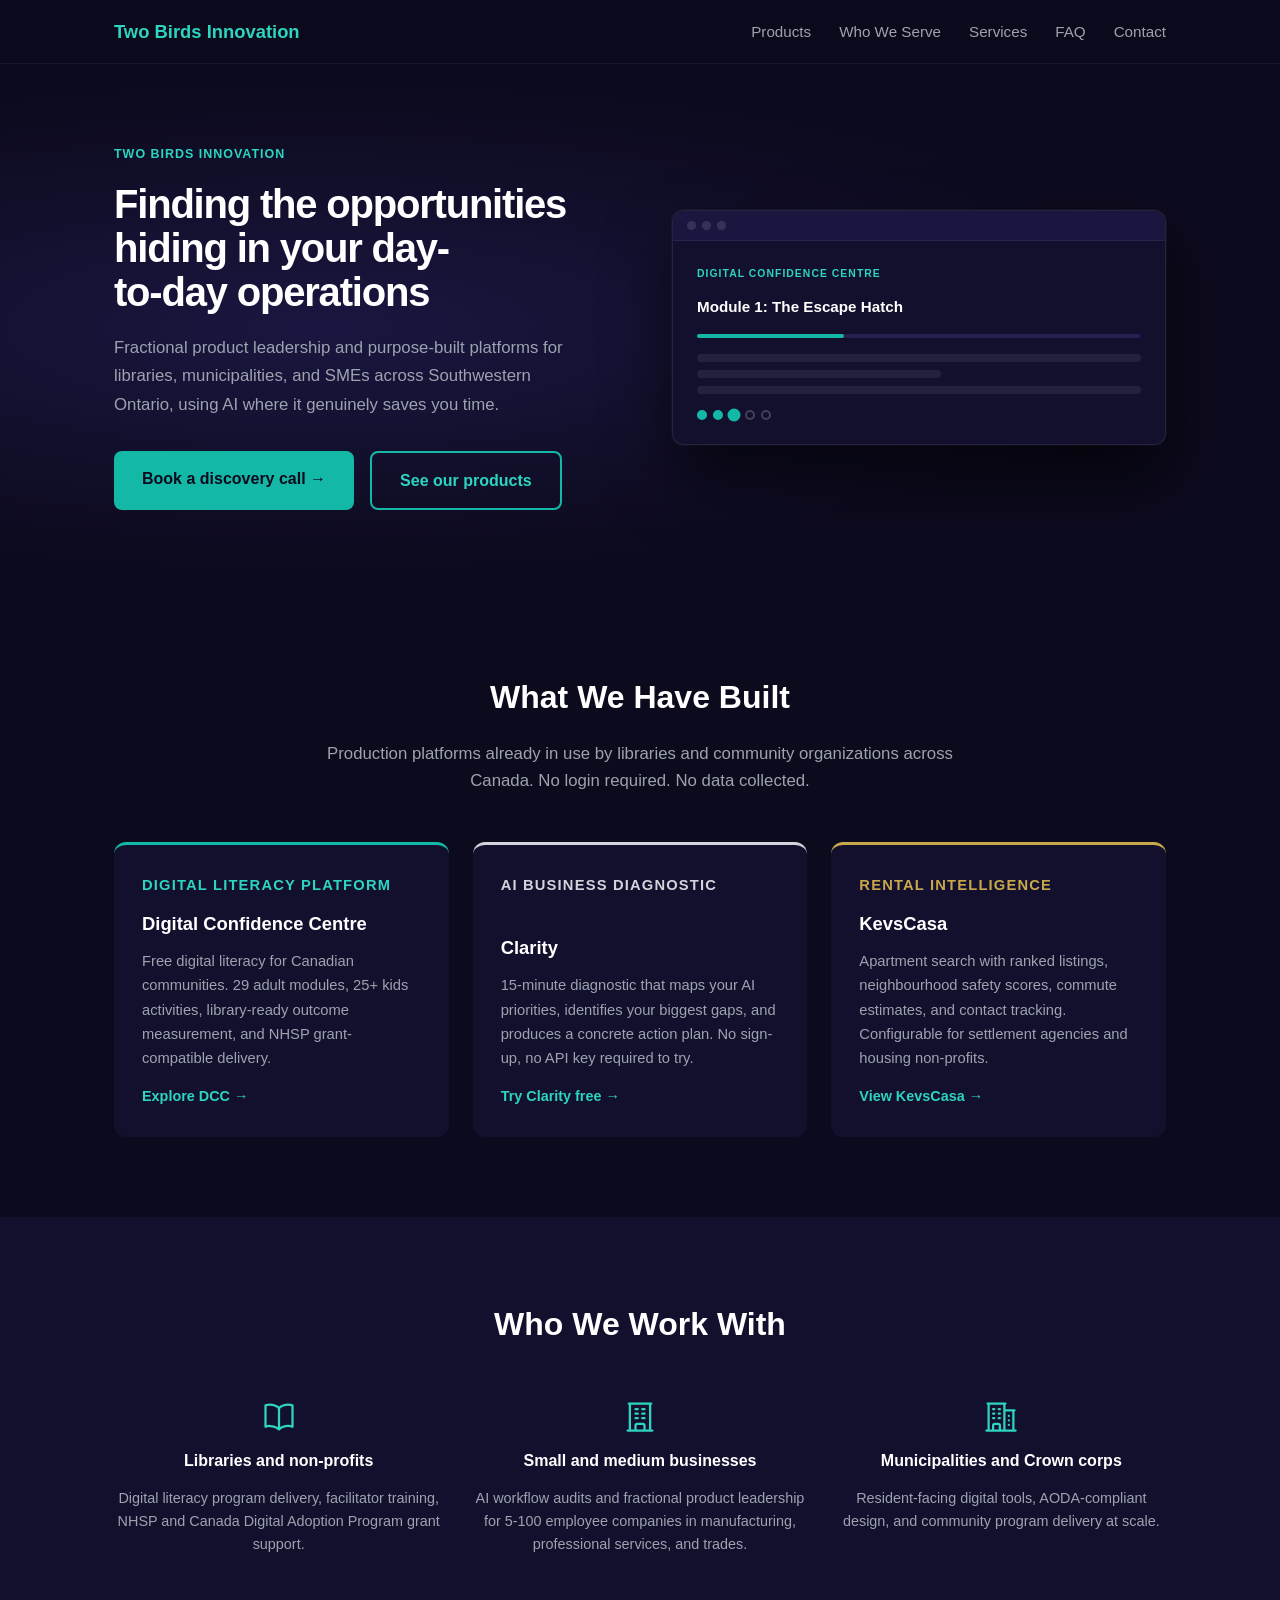
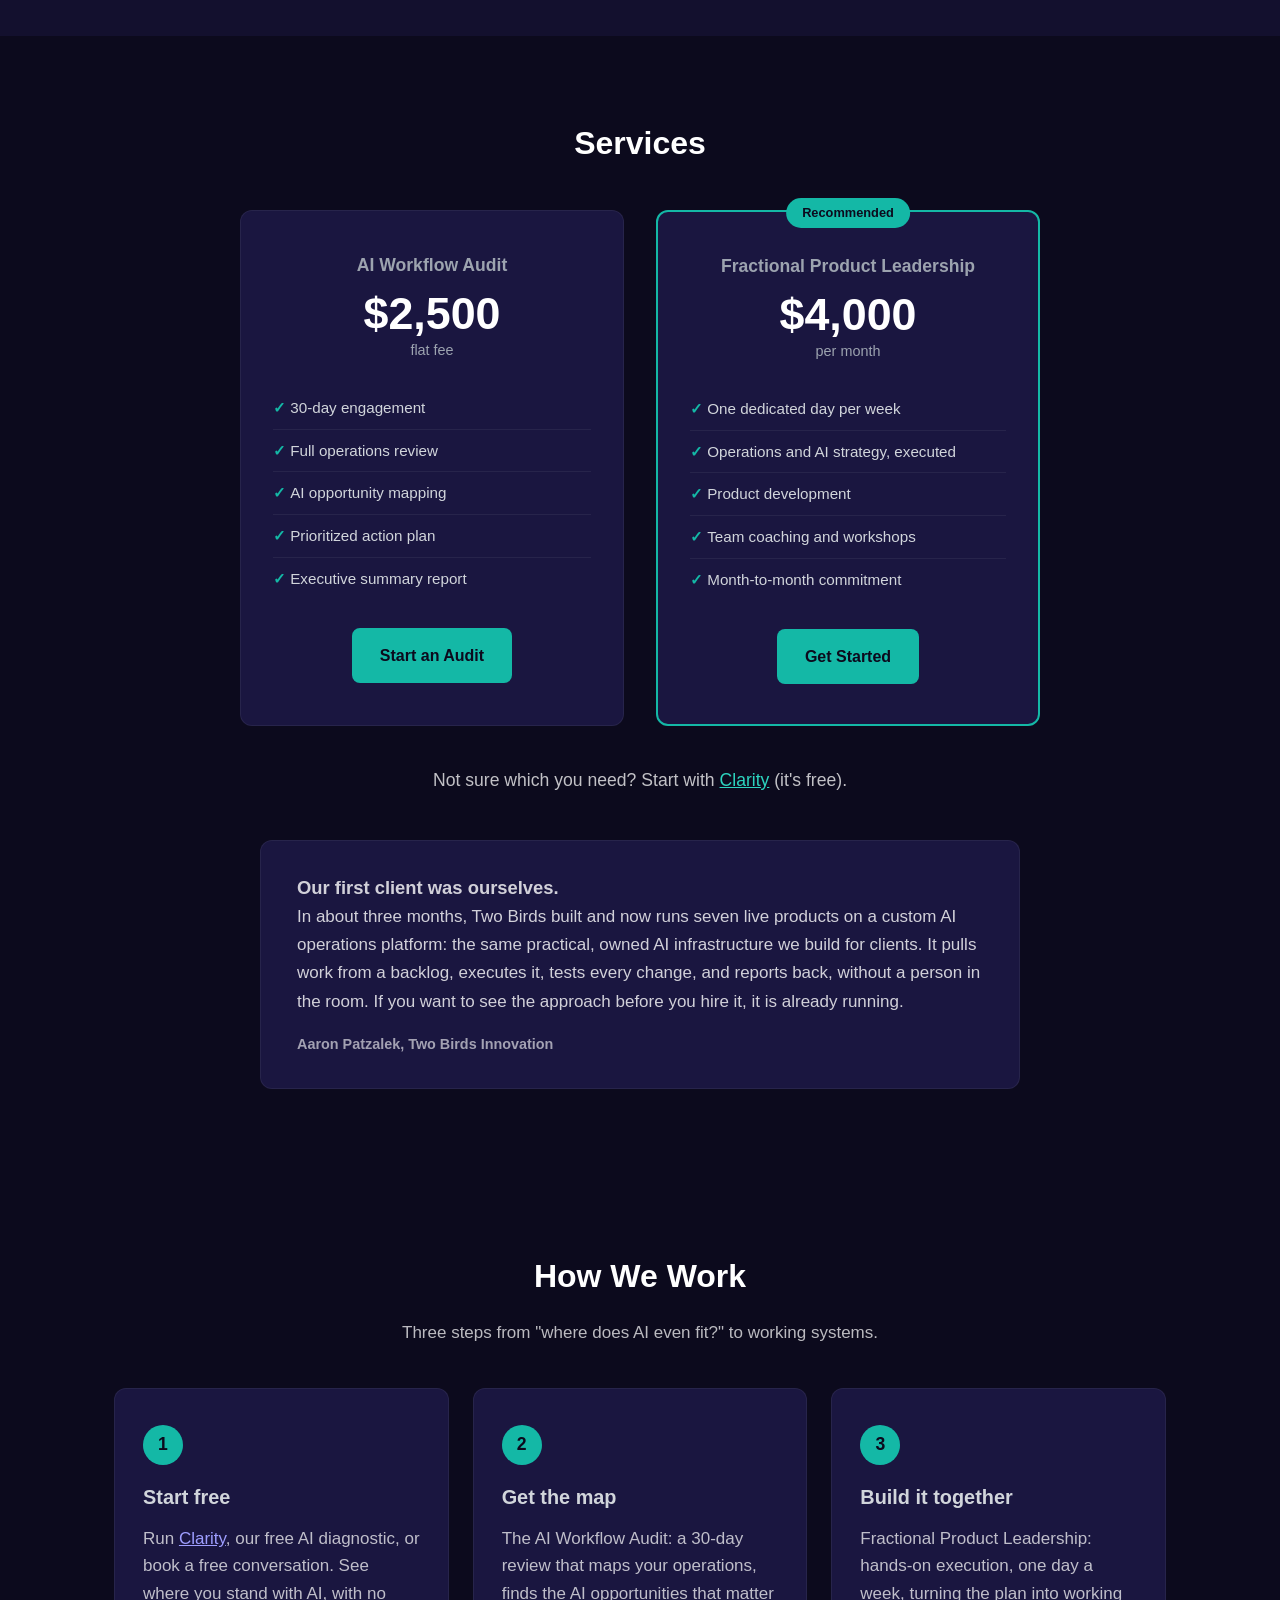
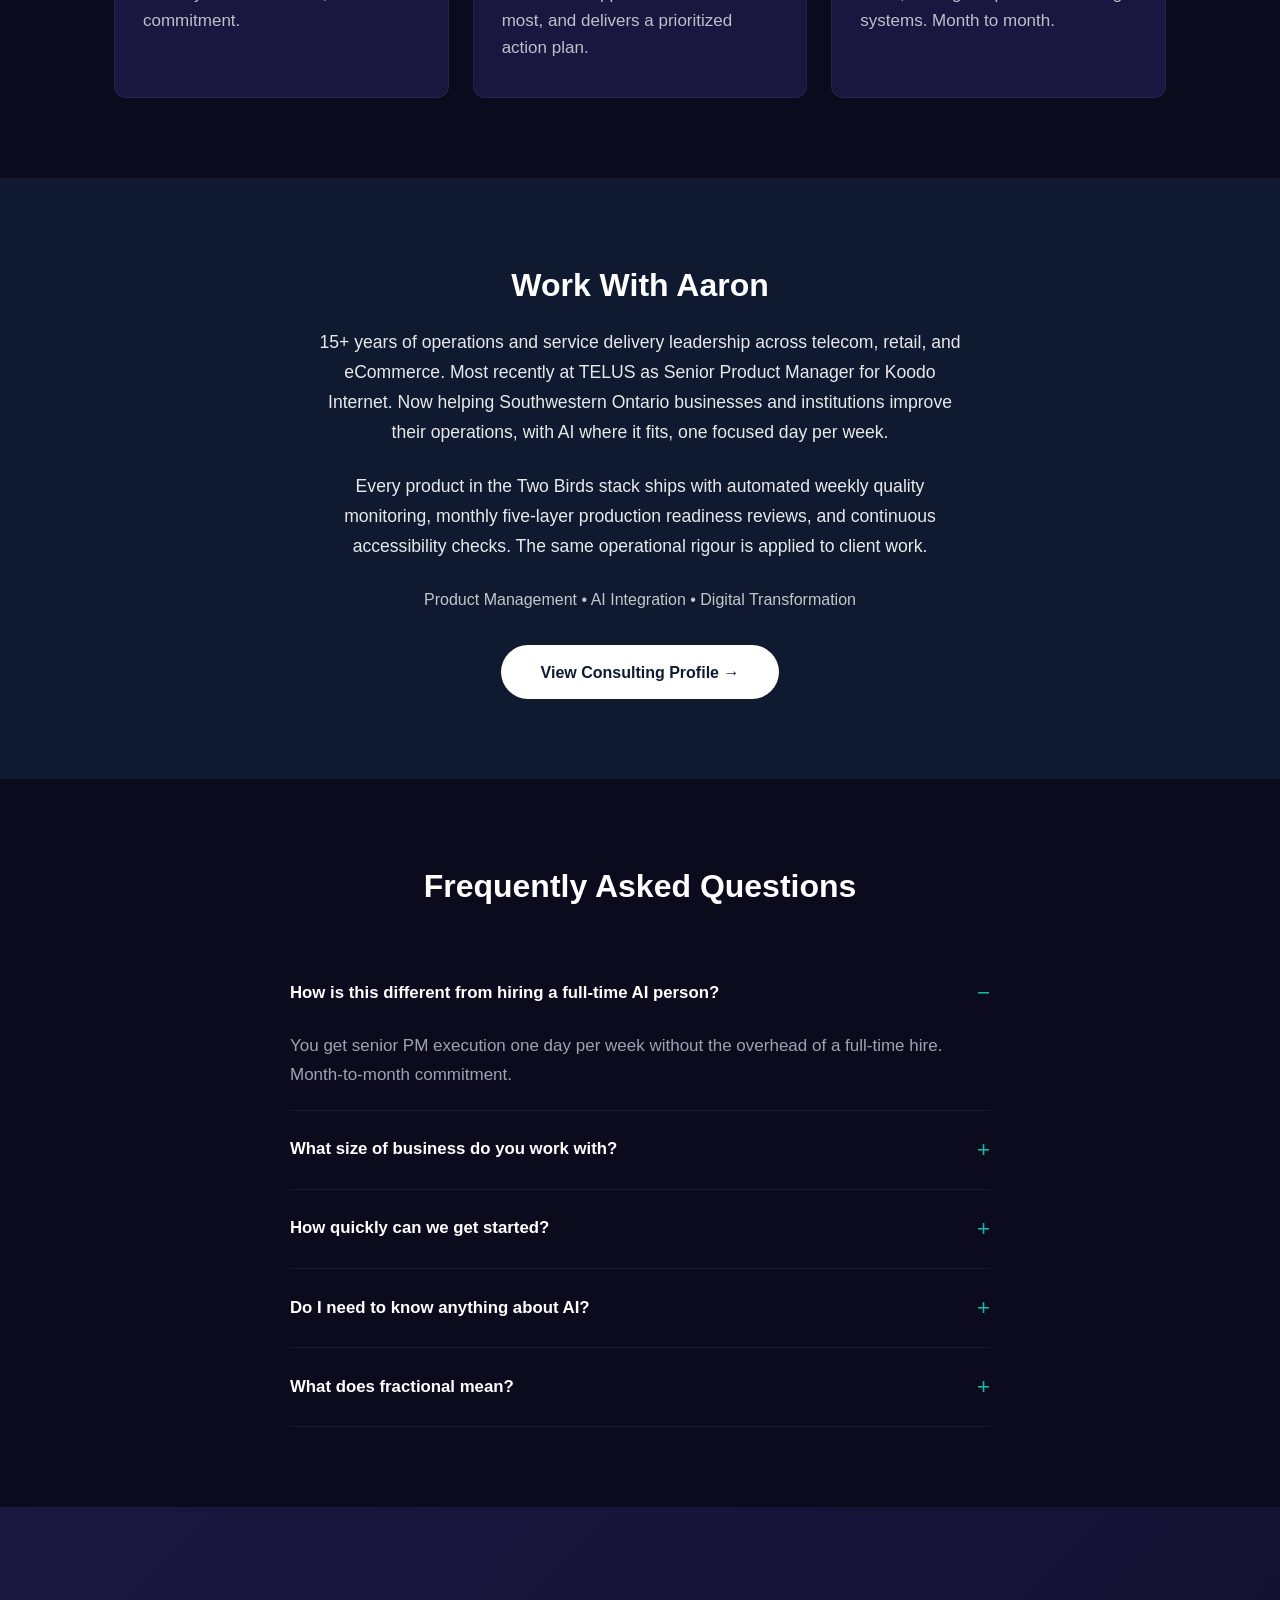
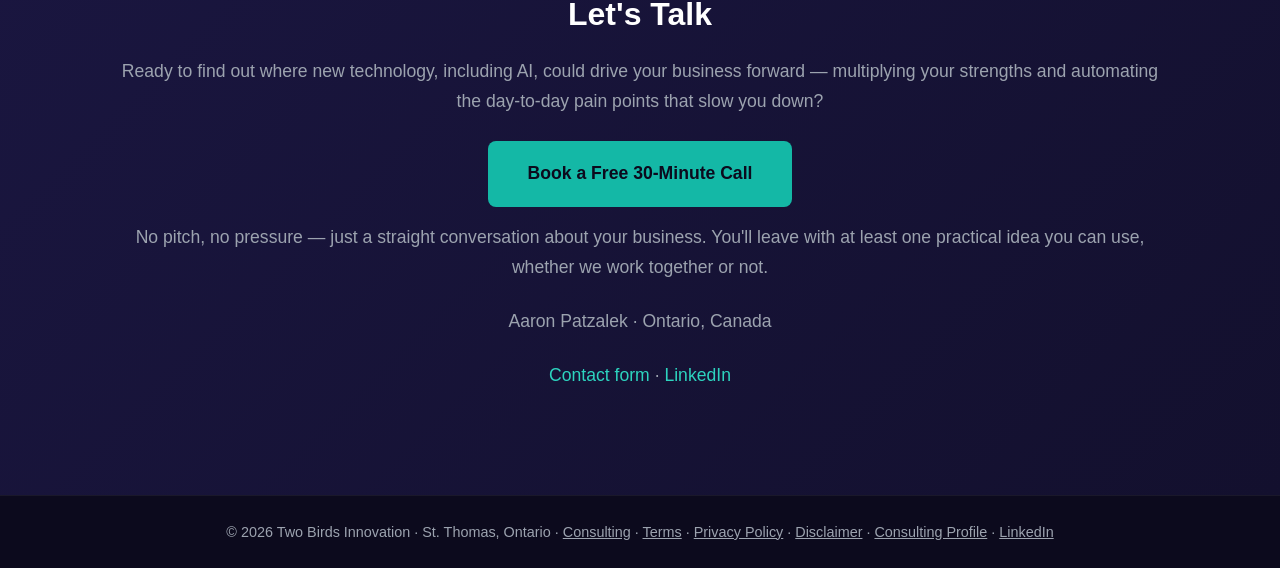
==== commit 1d4259a3: "fix(footer): compute copyright year instead of hardcoding 2026 S-RECENCY-KILL-CALENDAR-CLAIMS-001, C" ====
--- a/index.html
+++ b/index.html
@@ -383,9 +383,10 @@
     <!-- Footer -->
     <footer class="site-footer">
         <div class="container">
-            <p>&copy; 2026 Two Birds Innovation &middot; St. Thomas, Ontario &middot; <a href="consulting.html">Consulting</a> &middot; <a href="terms.html">Terms</a> &middot; <a href="privacy.html">Privacy Policy</a> &middot; <a href="disclaimer.html">Disclaimer</a> &middot; <a href="https://twobirds-kramerica.github.io/aaron-patzalek/" target="_blank" rel="noopener">Consulting Profile</a> &middot; <a href="https://linkedin.com/in/aaronpatzalek" target="_blank" rel="noopener">LinkedIn</a></p>
+            <p>&copy; <span id="copyright-year">2026</span> Two Birds Innovation &middot; St. Thomas, Ontario &middot; <a href="consulting.html">Consulting</a> &middot; <a href="terms.html">Terms</a> &middot; <a href="privacy.html">Privacy Policy</a> &middot; <a href="disclaimer.html">Disclaimer</a> &middot; <a href="https://twobirds-kramerica.github.io/aaron-patzalek/" target="_blank" rel="noopener">Consulting Profile</a> &middot; <a href="https://linkedin.com/in/aaronpatzalek" target="_blank" rel="noopener">LinkedIn</a></p>
         </div>
     </footer>
+    <script>document.getElementById('copyright-year').textContent = new Date().getFullYear();</script>
 
     <script src="js/main.js"></script>
     <script src="qa-audit.js" defer></script>
--- a/css/style.css
+++ b/css/style.css
@@ -50,6 +50,7 @@
 
 html {
     scroll-behavior: smooth;
+    color-scheme: dark;
 }
 
 body {
@@ -1158,3 +1159,13 @@
         display: none;
     }
 }
+
+/* Prevent OS/browser dark-mode auto-inversion — this site is already a
+   dark (deep-space) palette with no light variant, so belt-and-suspenders
+   forces the same colours under a light OS preference too. */
+@media (prefers-color-scheme: light) {
+    body {
+        background: var(--space-900);
+        color: var(--grey-300);
+    }
+}
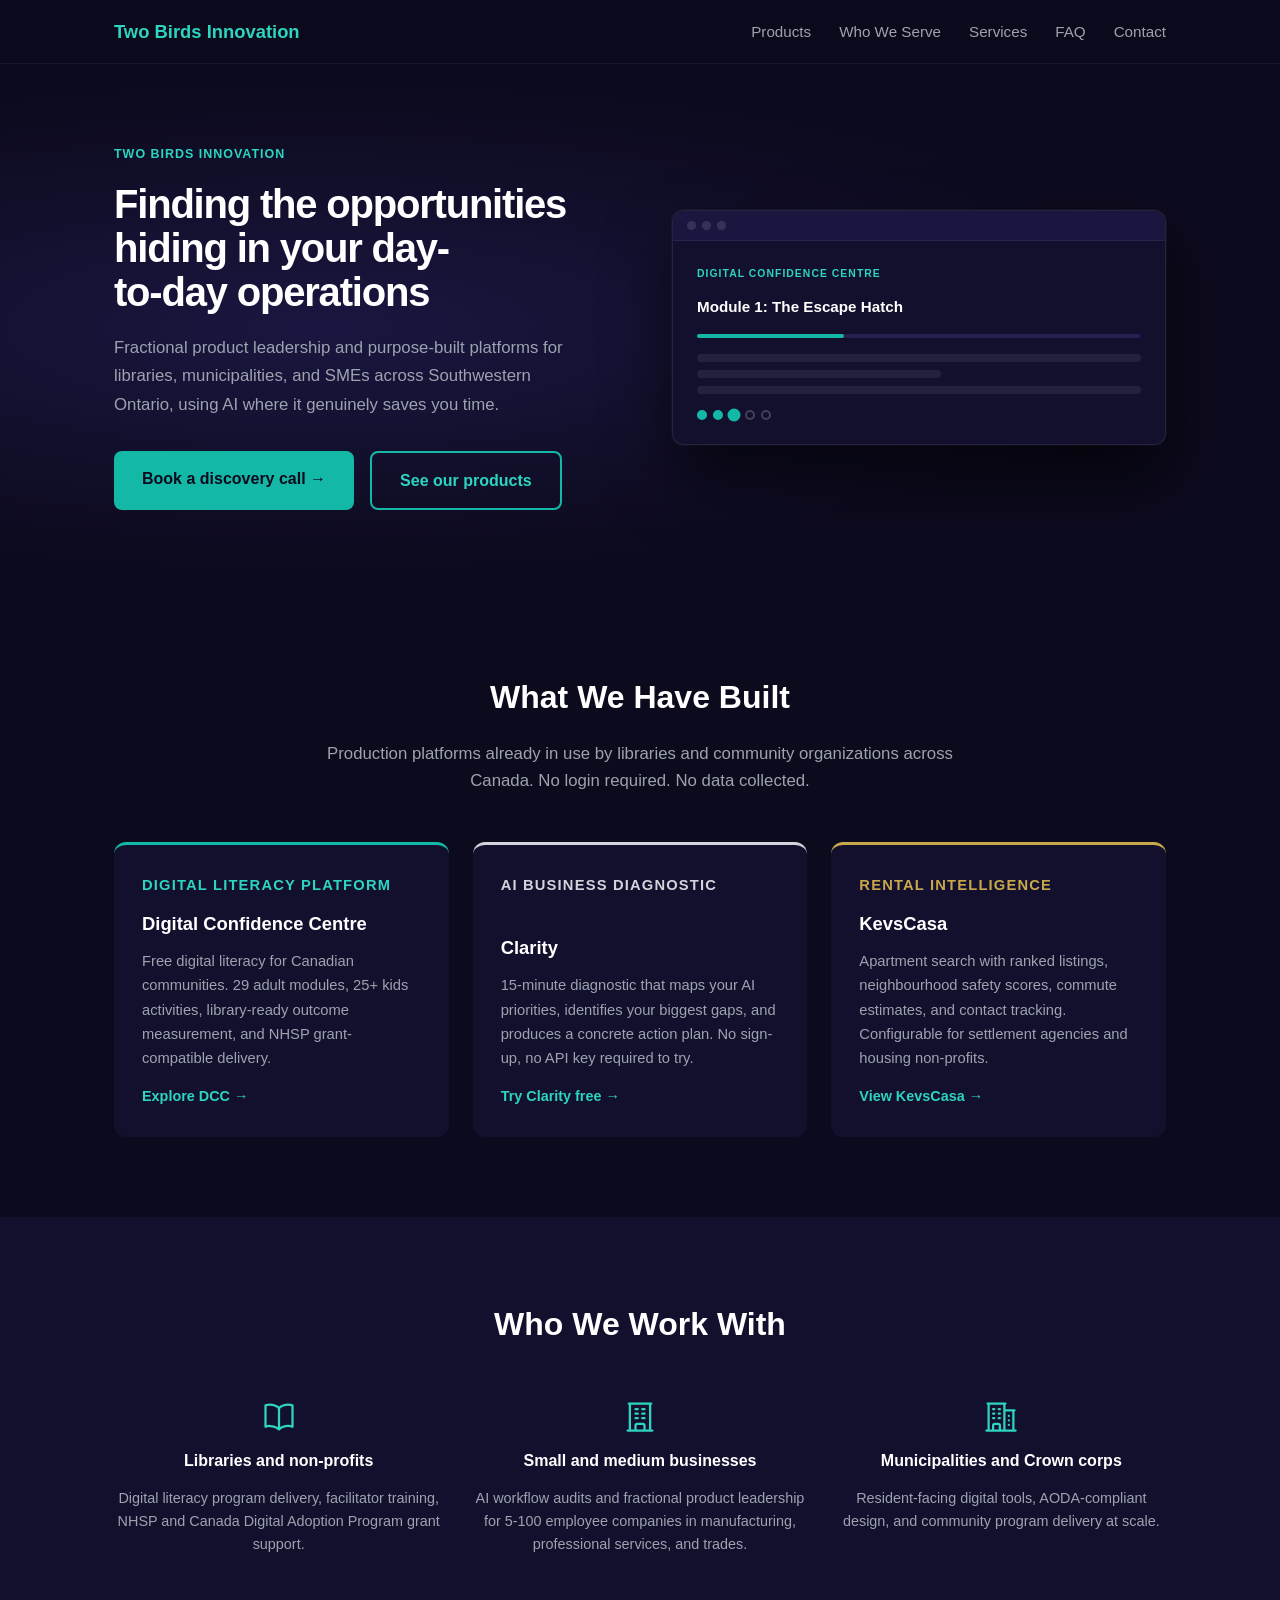
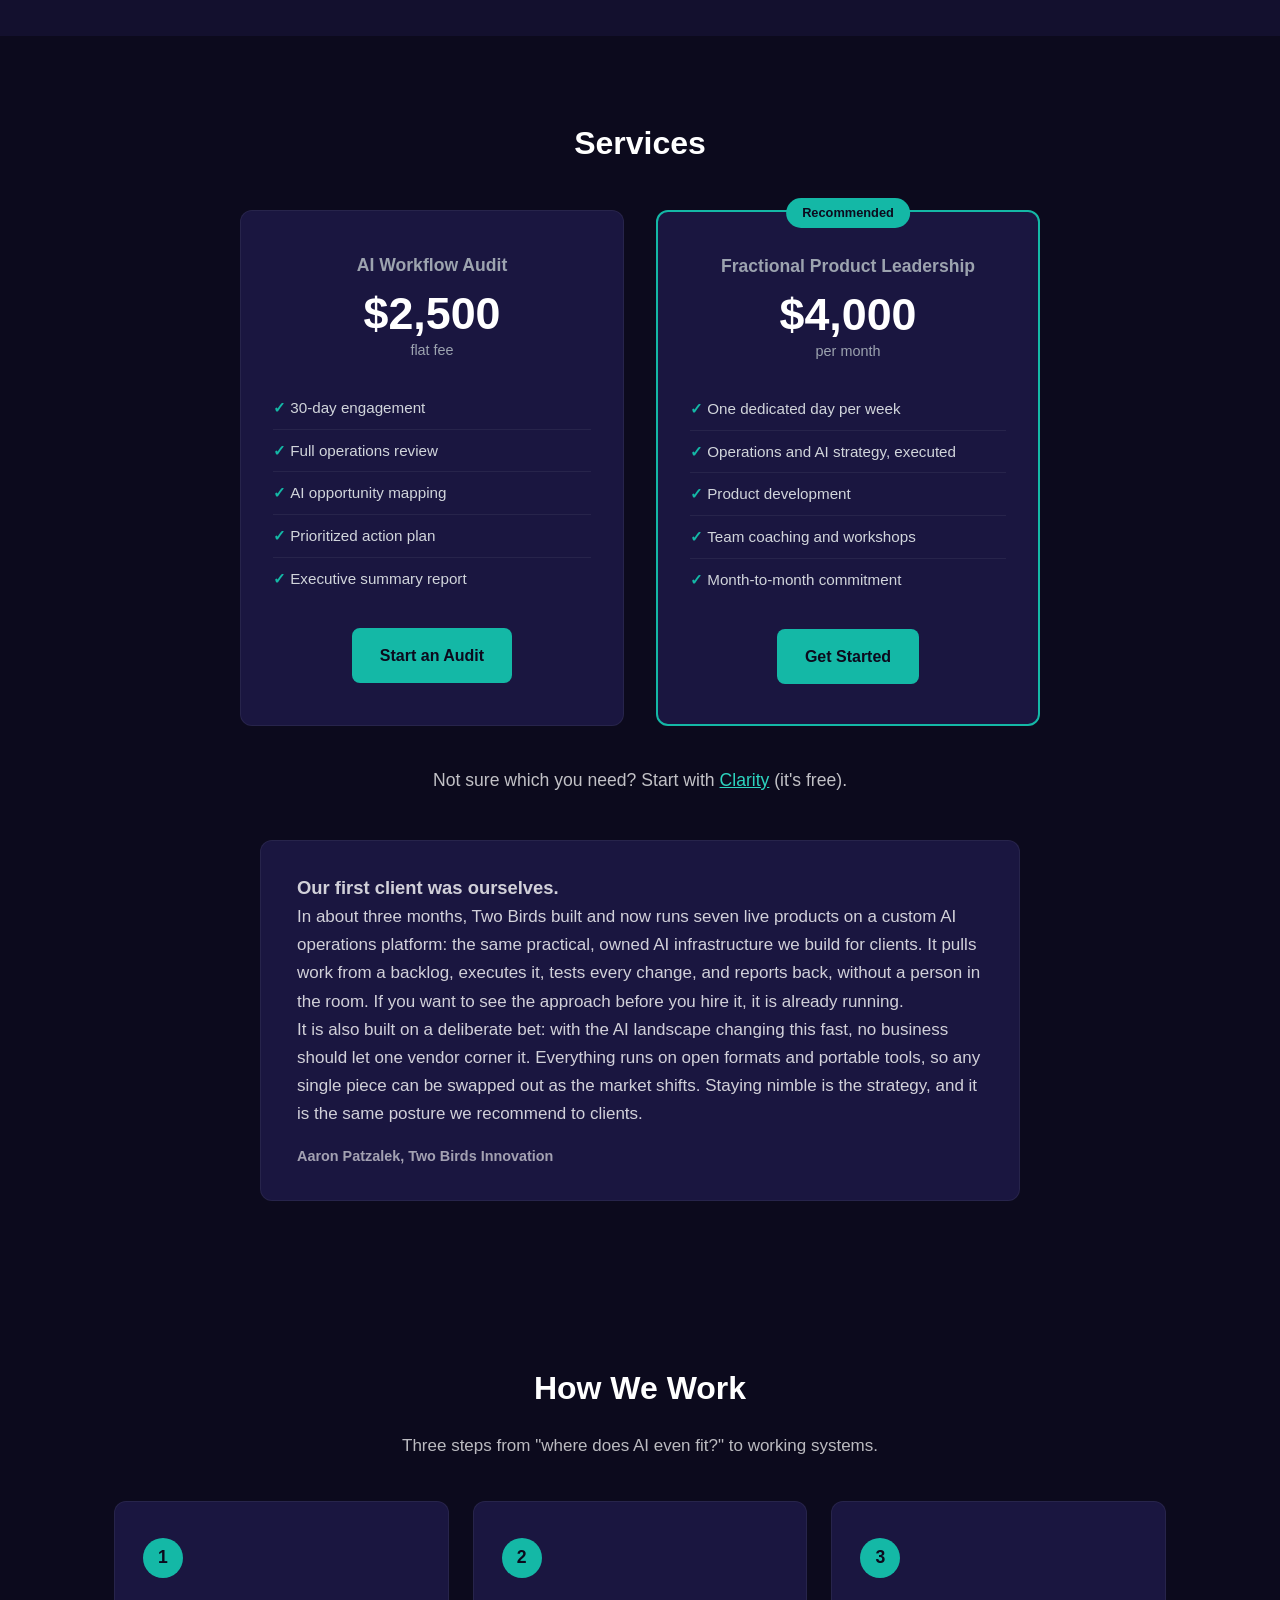
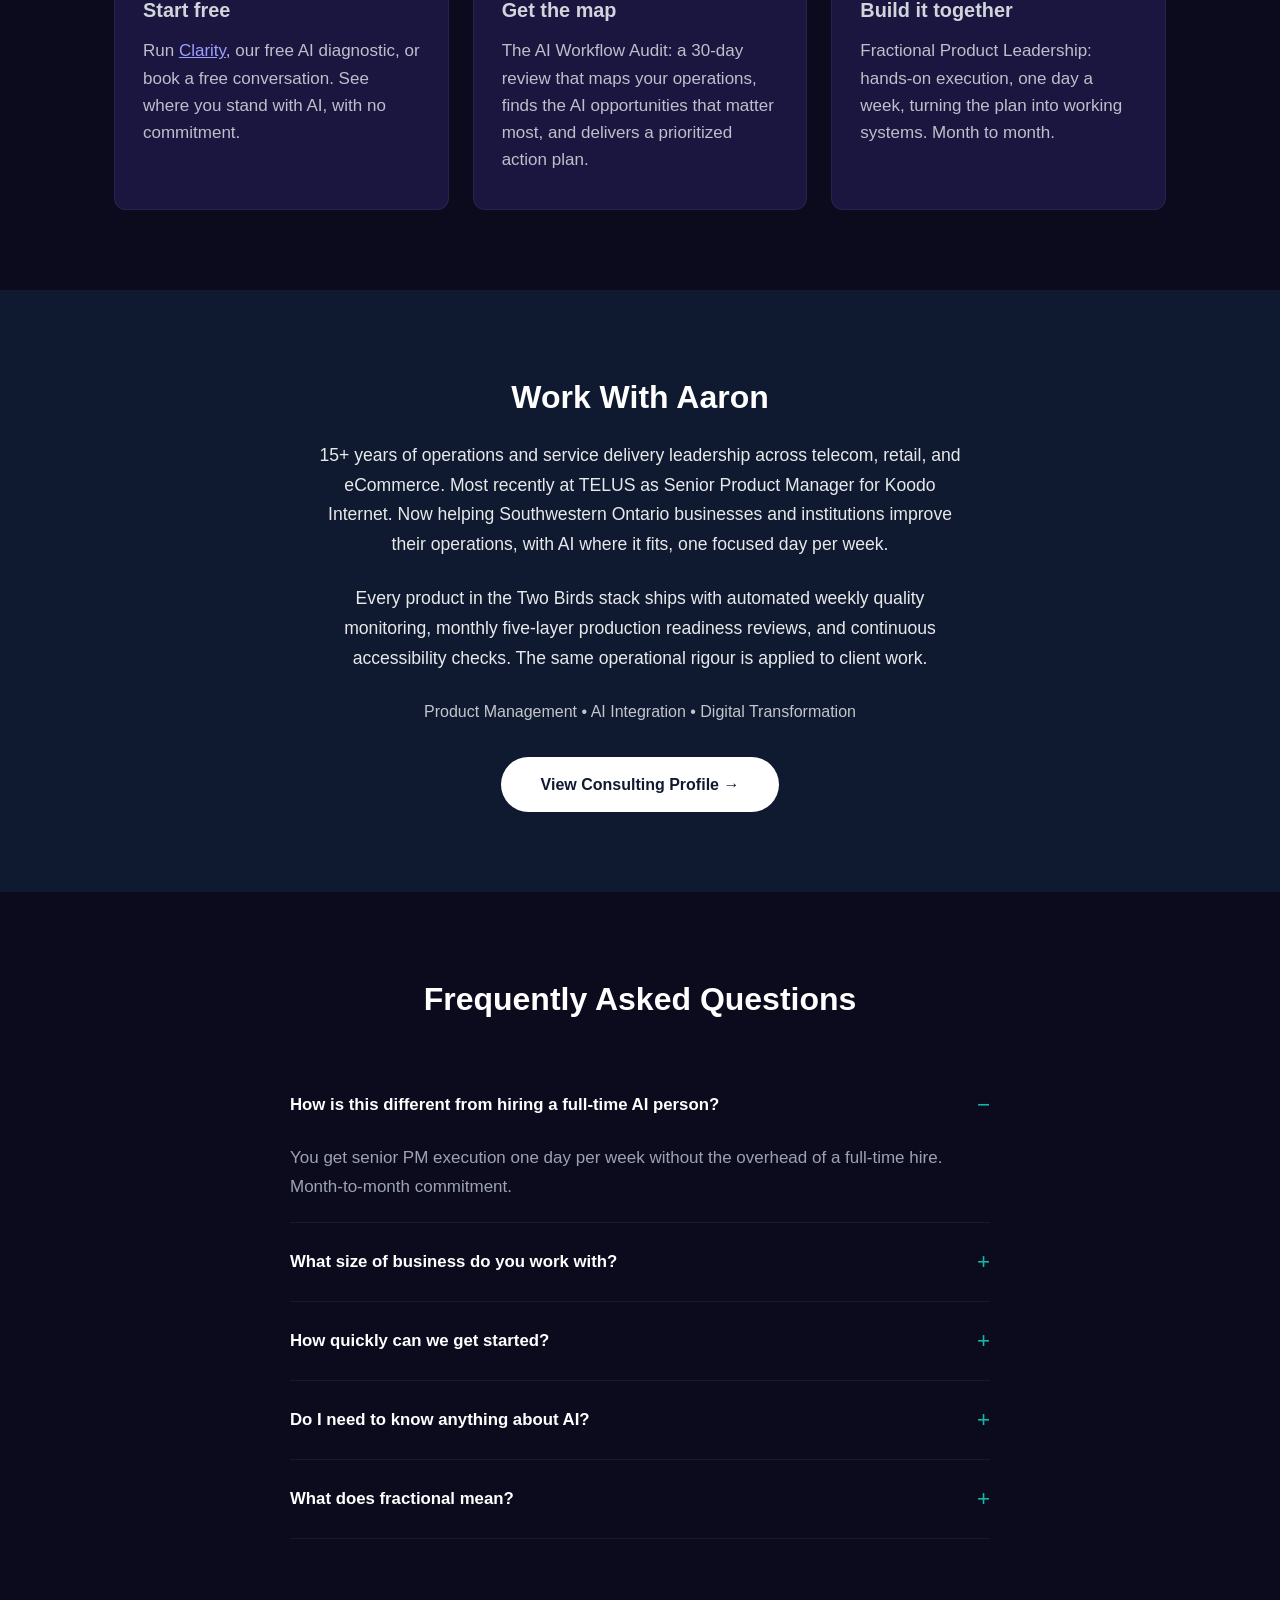
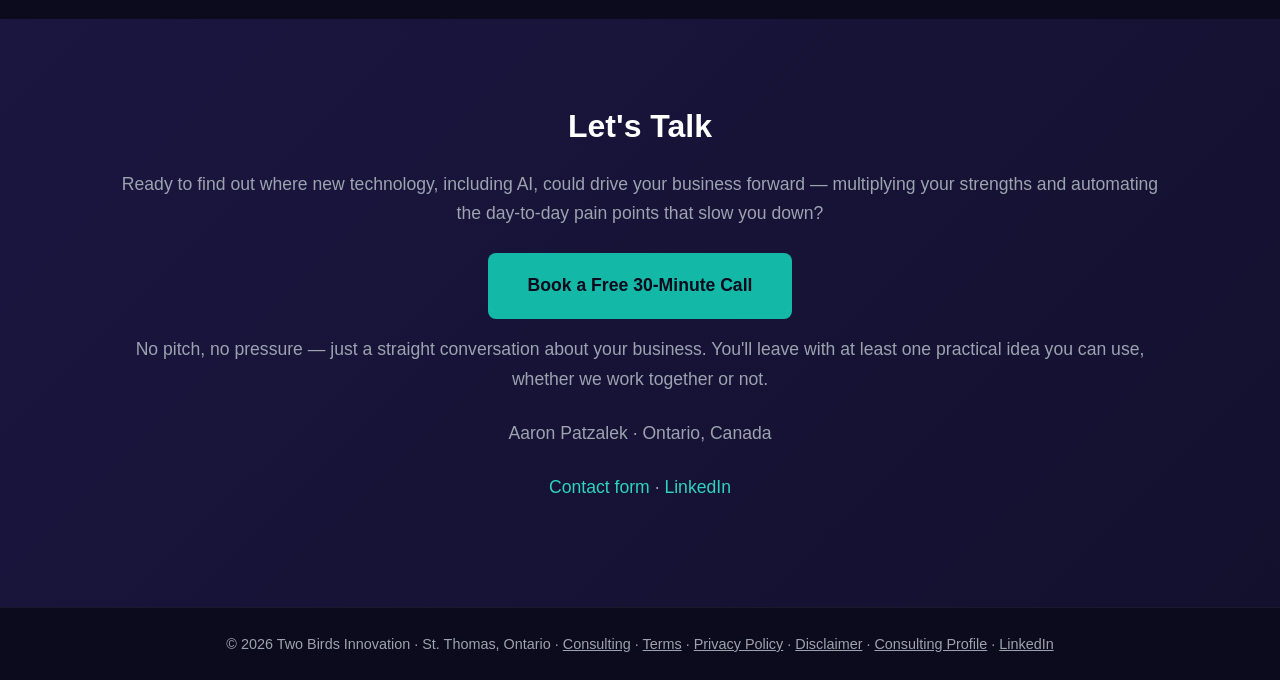
==== commit a41d0f48: "content(index): add vendor-nimbleness storyline to the first-client-ourselves case study (S-DIGITAL-" ====
--- a/index.html
+++ b/index.html
@@ -285,6 +285,7 @@
                 <blockquote>
                     <p class="case-study__headline">Our first client was ourselves.</p>
                     <p>In about three months, Two Birds built and now runs seven live products on a custom AI operations platform: the same practical, owned AI infrastructure we build for clients. It pulls work from a backlog, executes it, tests every change, and reports back, without a person in the room. If you want to see the approach before you hire it, it is already running.</p>
+                    <p>It is also built on a deliberate bet: with the AI landscape changing this fast, no business should let one vendor corner it. Everything runs on open formats and portable tools, so any single piece can be swapped out as the market shifts. Staying nimble is the strategy, and it is the same posture we recommend to clients.</p>
                 </blockquote>
                 <figcaption>Aaron Patzalek, Two Birds Innovation</figcaption>
             </figure>
@@ -383,10 +384,9 @@
     <!-- Footer -->
     <footer class="site-footer">
         <div class="container">
-            <p>&copy; <span id="copyright-year">2026</span> Two Birds Innovation &middot; St. Thomas, Ontario &middot; <a href="consulting.html">Consulting</a> &middot; <a href="terms.html">Terms</a> &middot; <a href="privacy.html">Privacy Policy</a> &middot; <a href="disclaimer.html">Disclaimer</a> &middot; <a href="https://twobirds-kramerica.github.io/aaron-patzalek/" target="_blank" rel="noopener">Consulting Profile</a> &middot; <a href="https://linkedin.com/in/aaronpatzalek" target="_blank" rel="noopener">LinkedIn</a></p>
+            <p>&copy; 2026 Two Birds Innovation &middot; St. Thomas, Ontario &middot; <a href="consulting.html">Consulting</a> &middot; <a href="terms.html">Terms</a> &middot; <a href="privacy.html">Privacy Policy</a> &middot; <a href="disclaimer.html">Disclaimer</a> &middot; <a href="https://twobirds-kramerica.github.io/aaron-patzalek/" target="_blank" rel="noopener">Consulting Profile</a> &middot; <a href="https://linkedin.com/in/aaronpatzalek" target="_blank" rel="noopener">LinkedIn</a></p>
         </div>
     </footer>
-    <script>document.getElementById('copyright-year').textContent = new Date().getFullYear();</script>
 
     <script src="js/main.js"></script>
     <script src="qa-audit.js" defer></script>
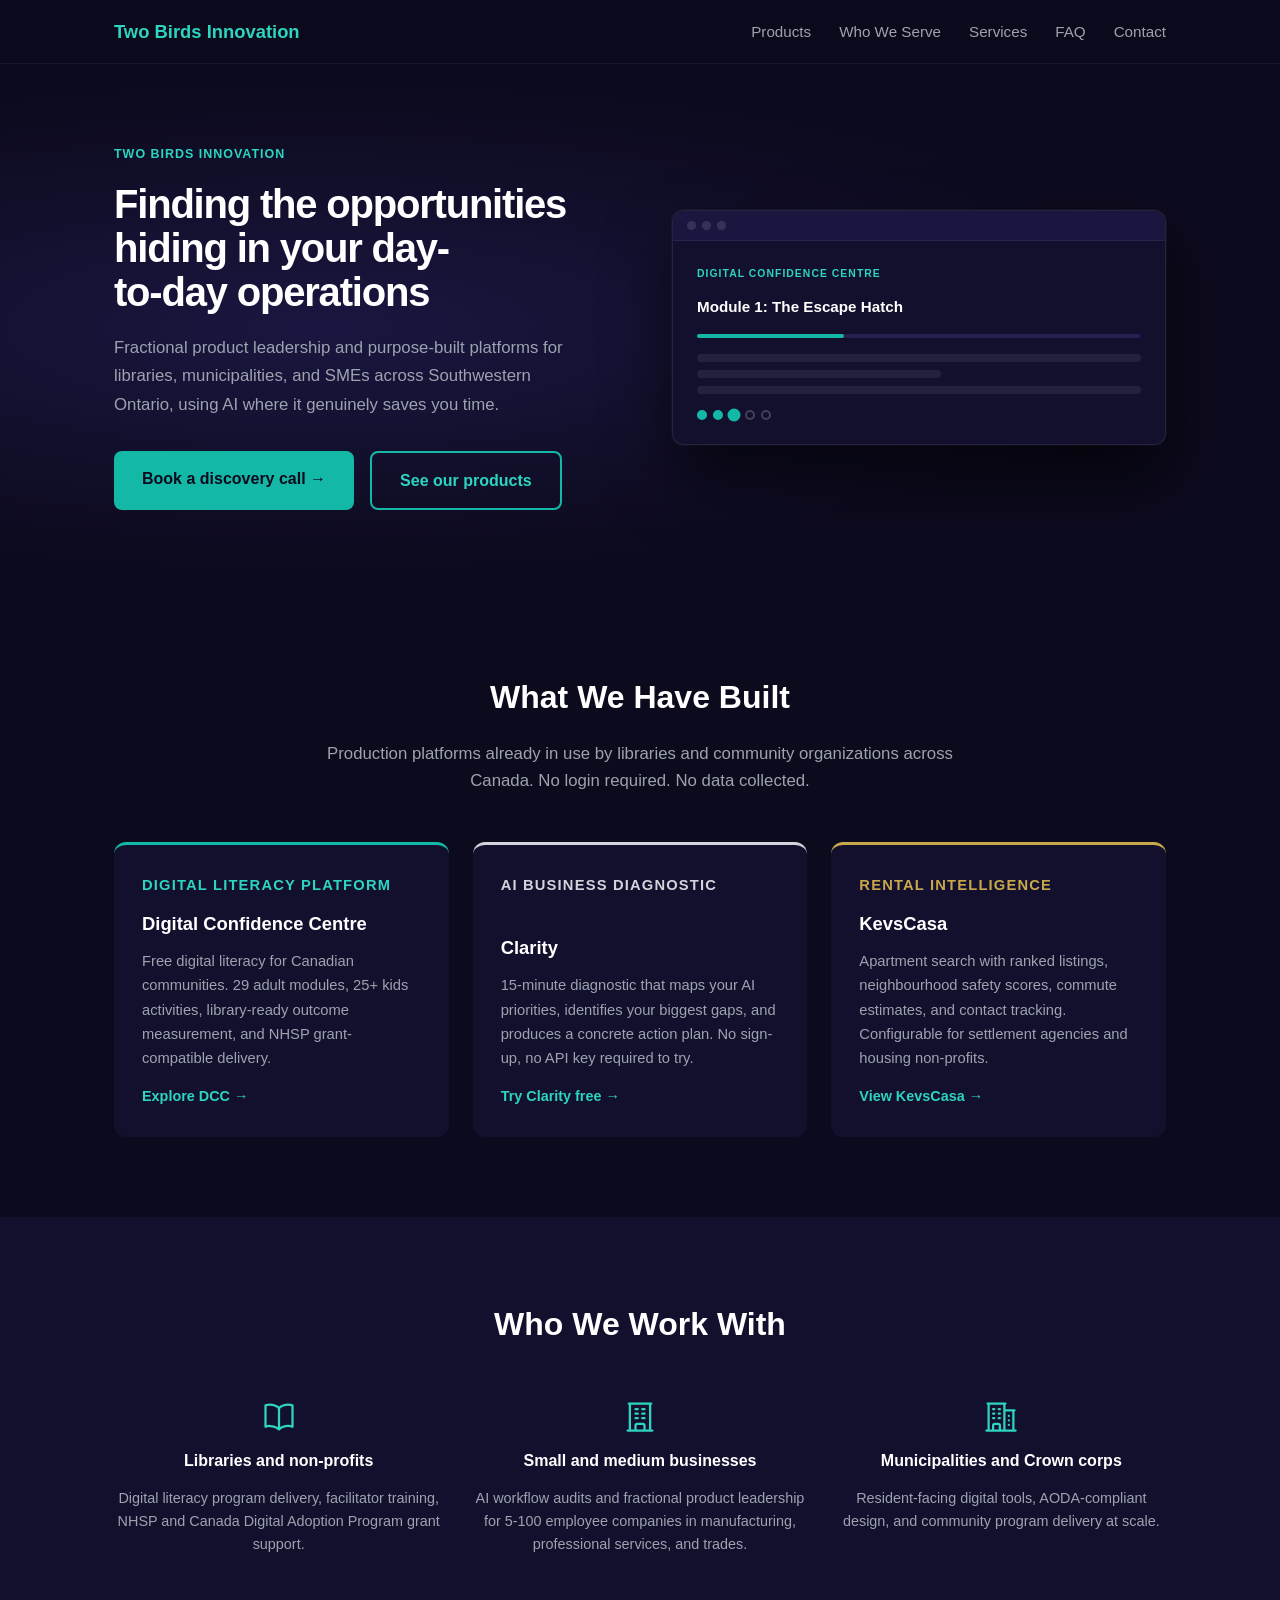
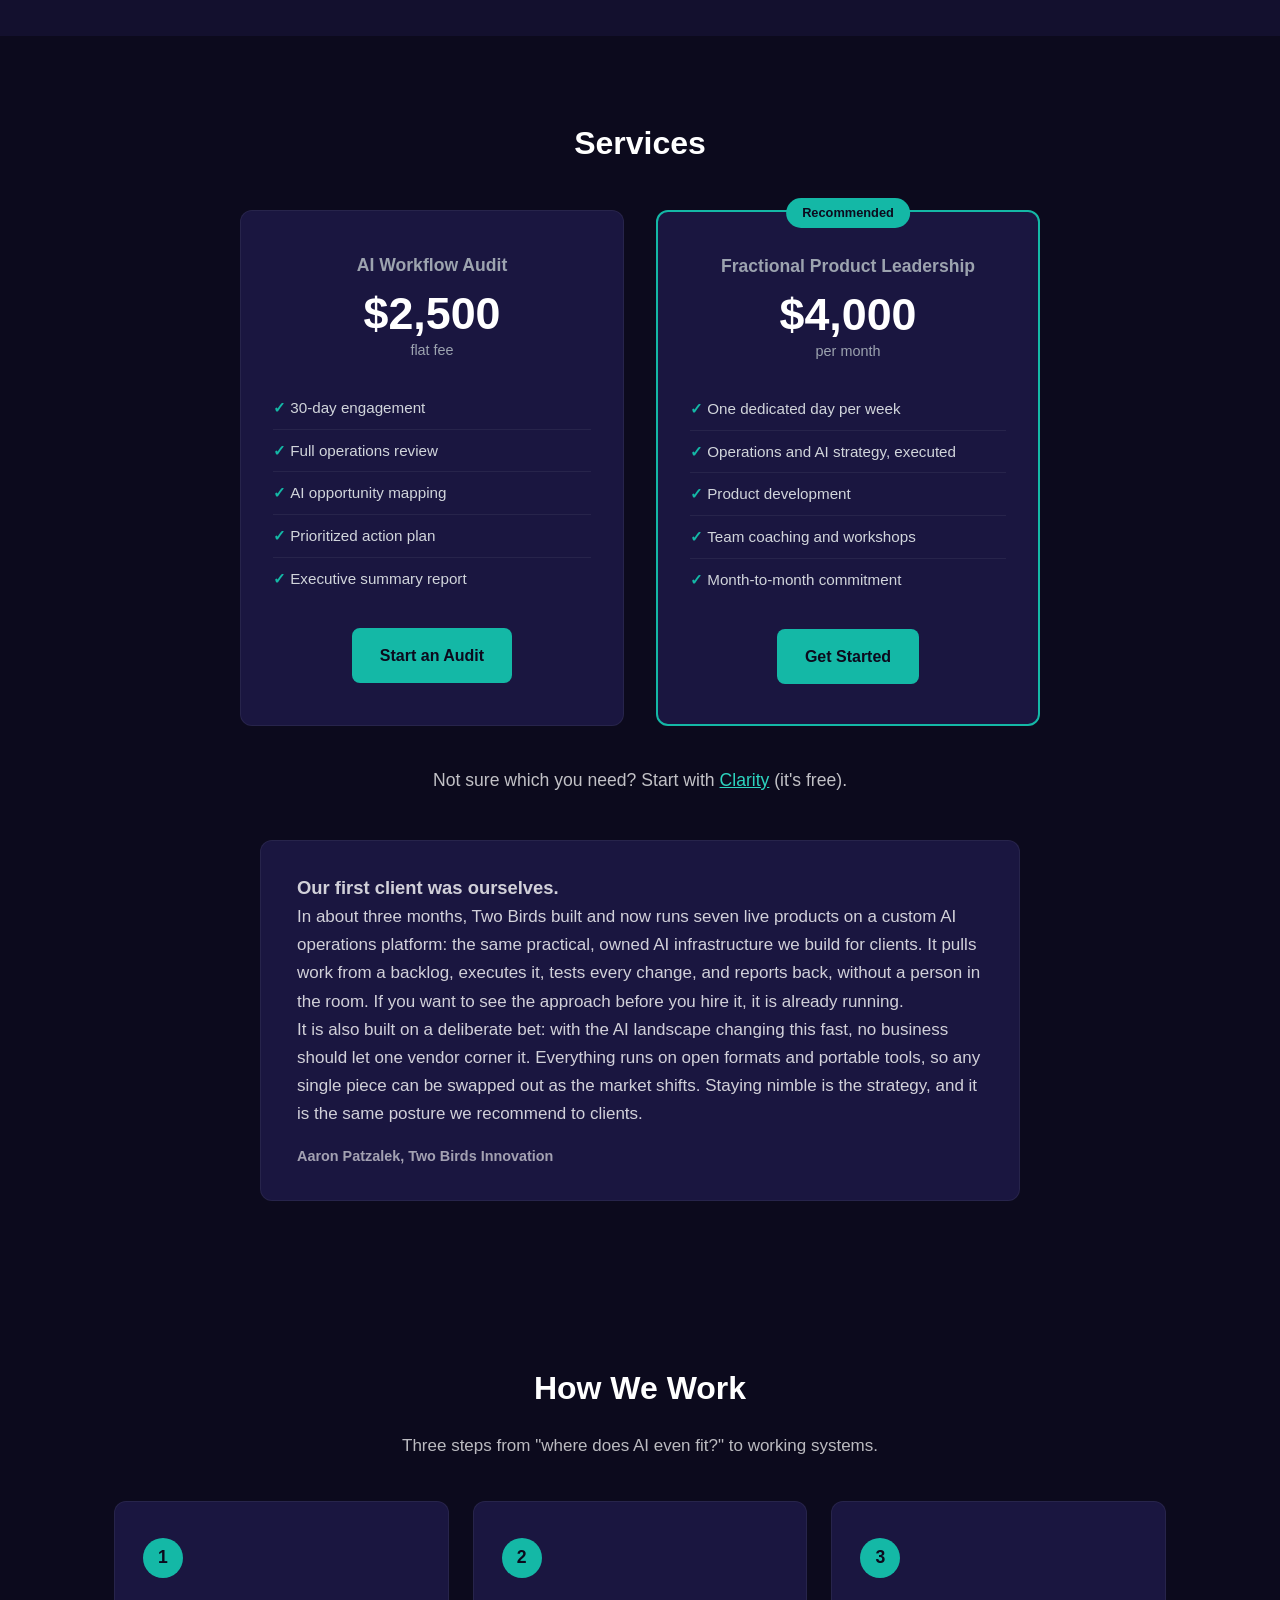
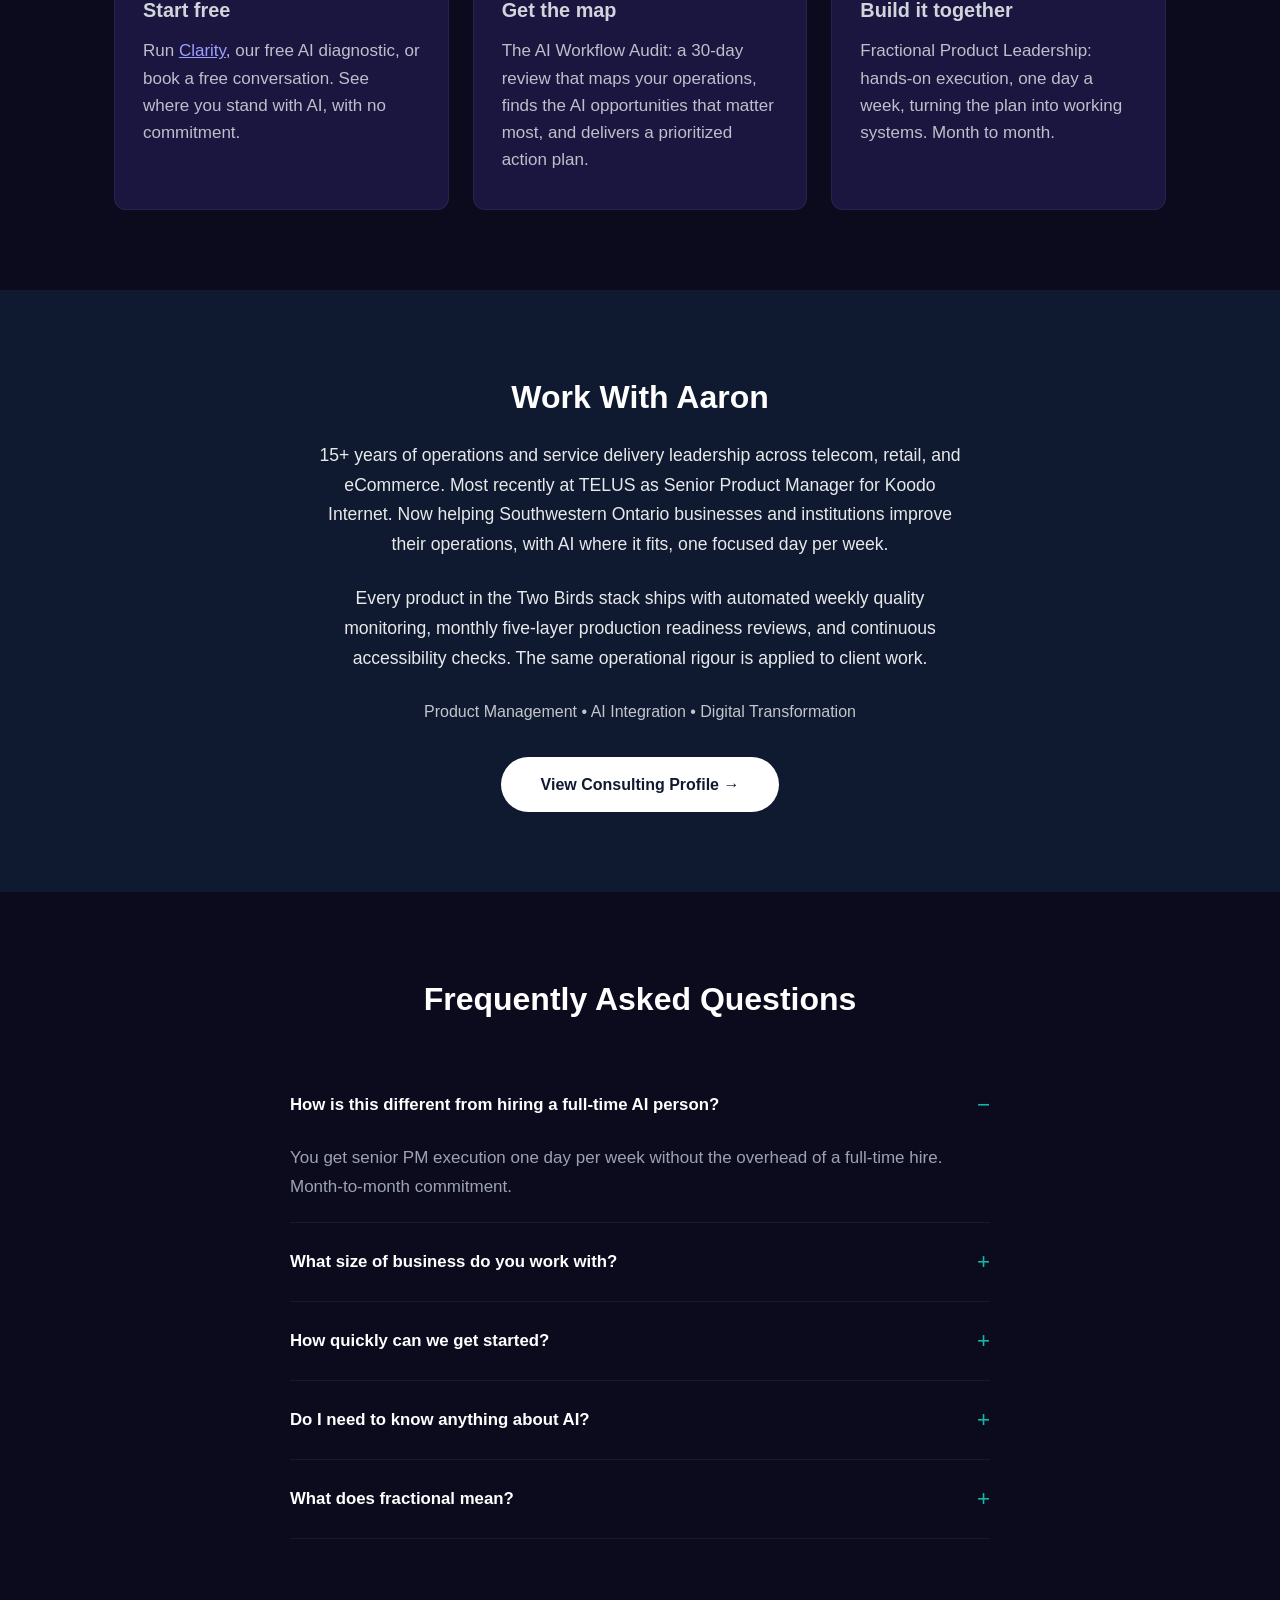
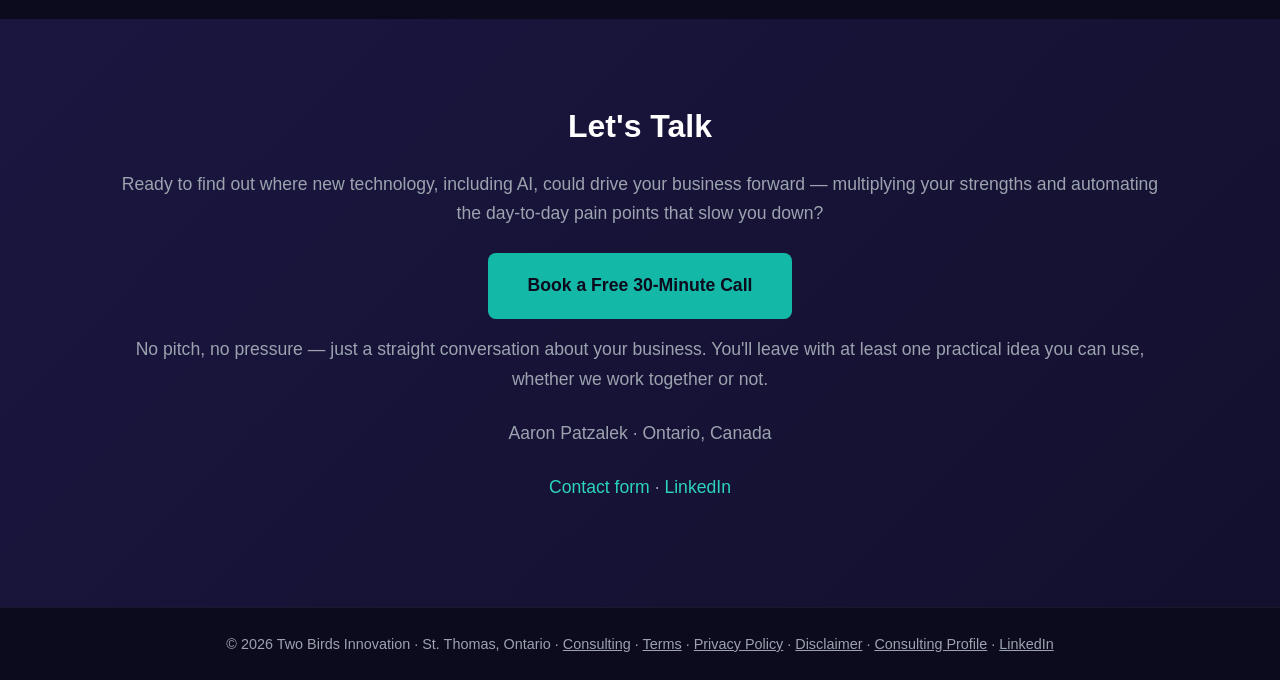
==== commit 168aced4: "Merge branch 'master' of https://github.com/twobirds-kramerica/two-birds-innovation" ====
--- a/index.html
+++ b/index.html
@@ -384,9 +384,10 @@
     <!-- Footer -->
     <footer class="site-footer">
         <div class="container">
-            <p>&copy; 2026 Two Birds Innovation &middot; St. Thomas, Ontario &middot; <a href="consulting.html">Consulting</a> &middot; <a href="terms.html">Terms</a> &middot; <a href="privacy.html">Privacy Policy</a> &middot; <a href="disclaimer.html">Disclaimer</a> &middot; <a href="https://twobirds-kramerica.github.io/aaron-patzalek/" target="_blank" rel="noopener">Consulting Profile</a> &middot; <a href="https://linkedin.com/in/aaronpatzalek" target="_blank" rel="noopener">LinkedIn</a></p>
+            <p>&copy; <span id="copyright-year">2026</span> Two Birds Innovation &middot; St. Thomas, Ontario &middot; <a href="consulting.html">Consulting</a> &middot; <a href="terms.html">Terms</a> &middot; <a href="privacy.html">Privacy Policy</a> &middot; <a href="disclaimer.html">Disclaimer</a> &middot; <a href="https://twobirds-kramerica.github.io/aaron-patzalek/" target="_blank" rel="noopener">Consulting Profile</a> &middot; <a href="https://linkedin.com/in/aaronpatzalek" target="_blank" rel="noopener">LinkedIn</a></p>
         </div>
     </footer>
+    <script>document.getElementById('copyright-year').textContent = new Date().getFullYear();</script>
 
     <script src="js/main.js"></script>
     <script src="qa-audit.js" defer></script>
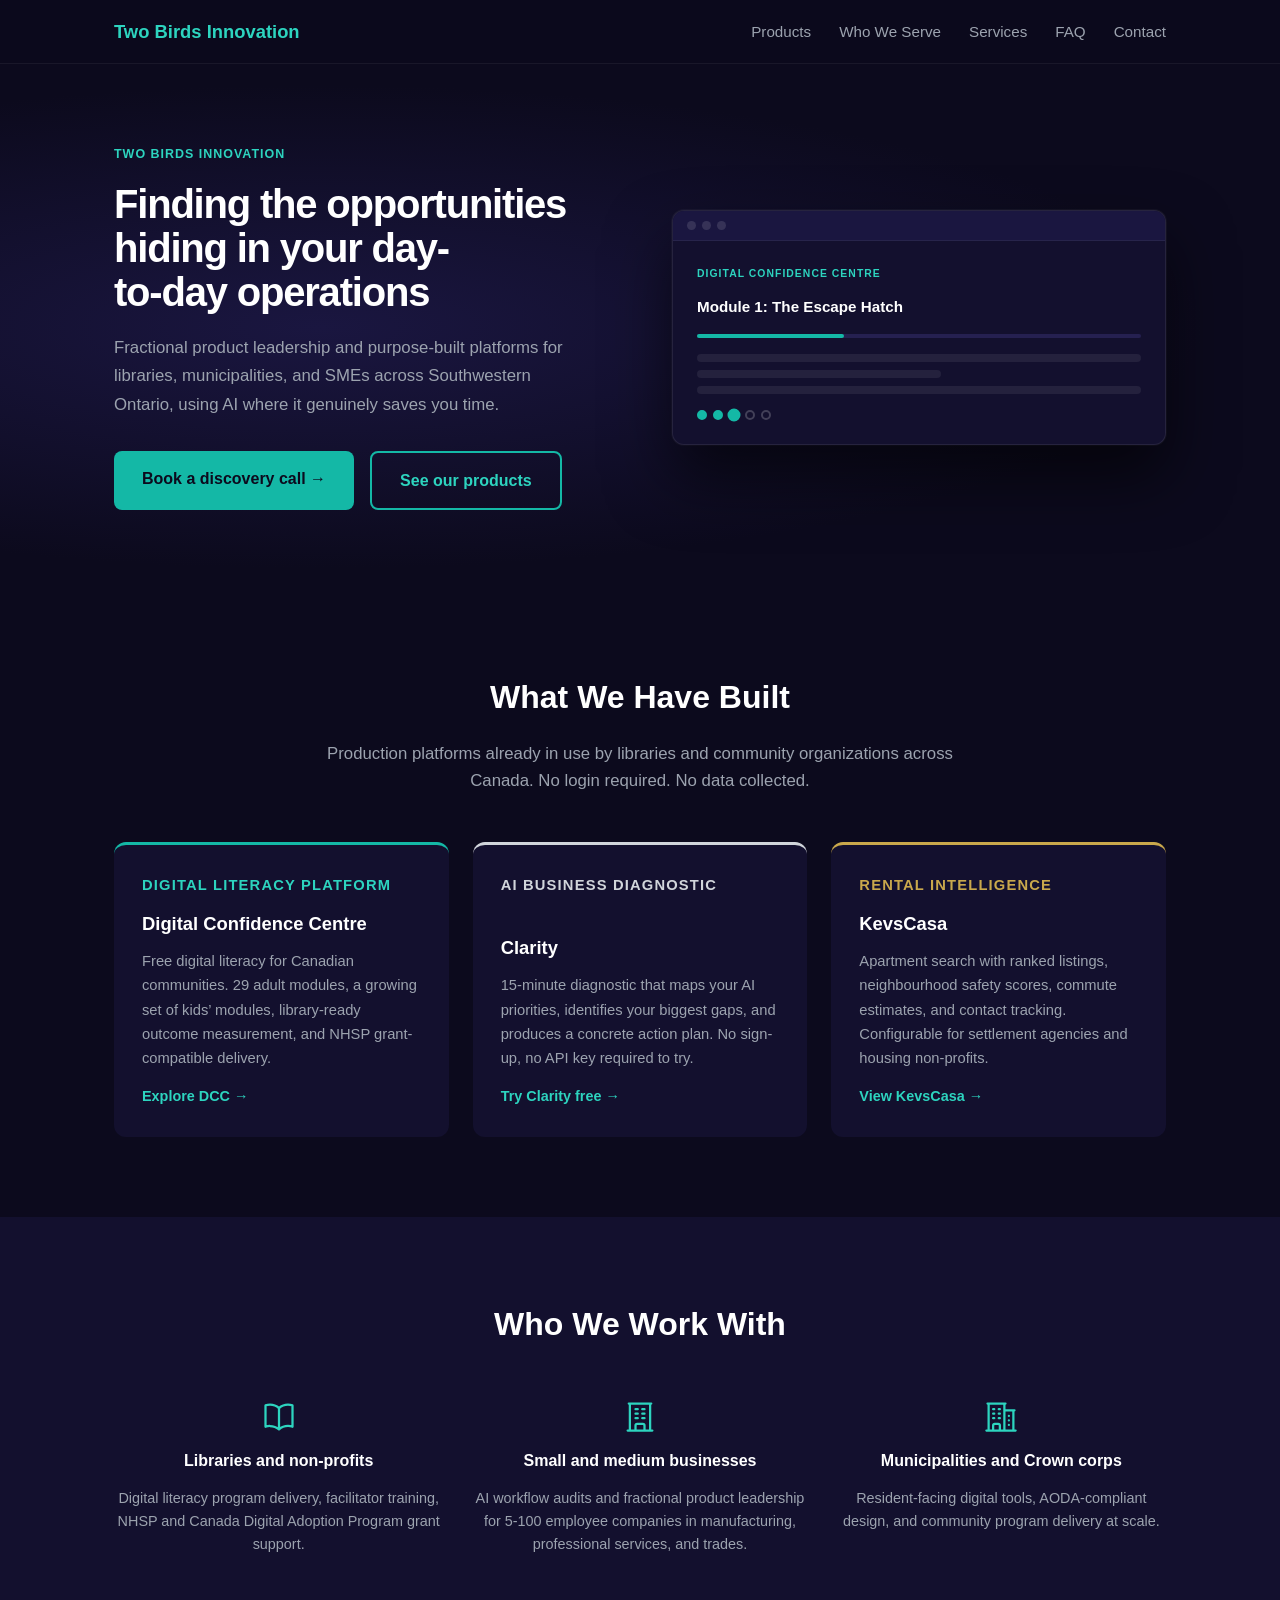
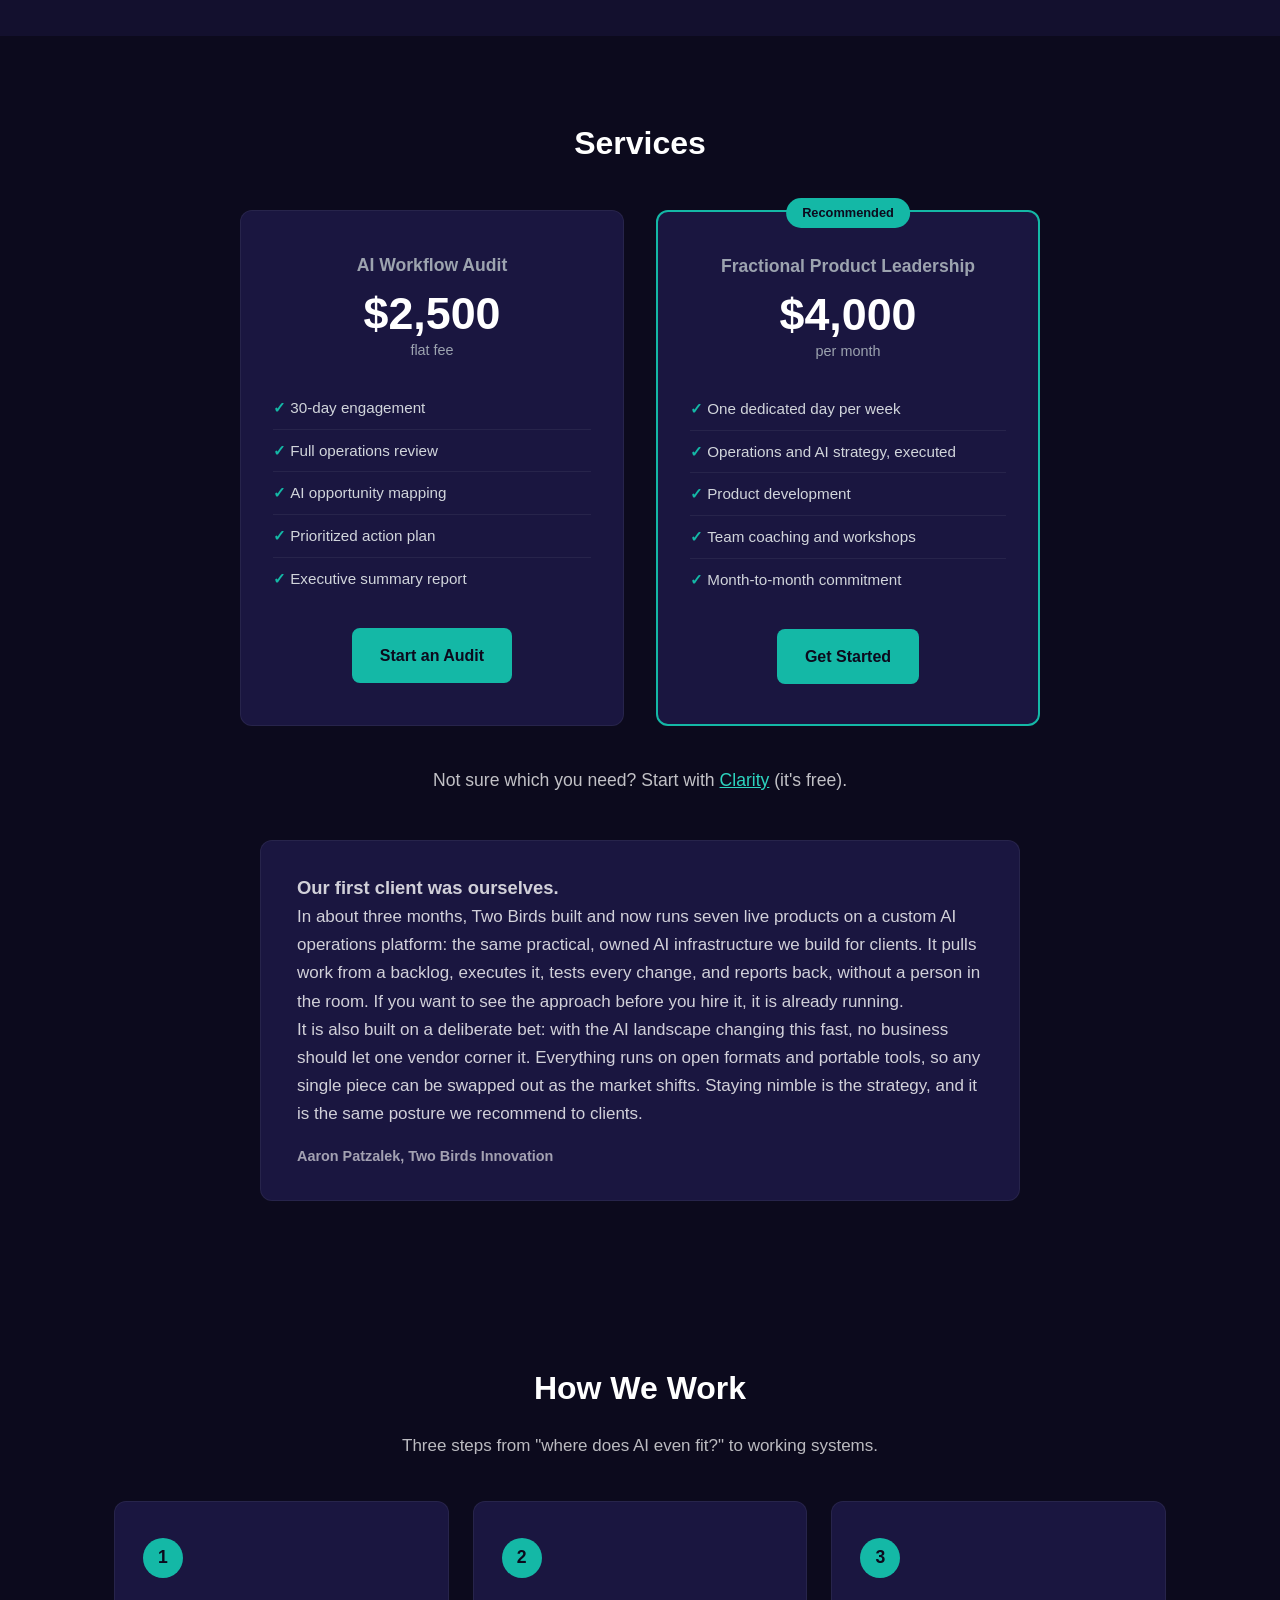
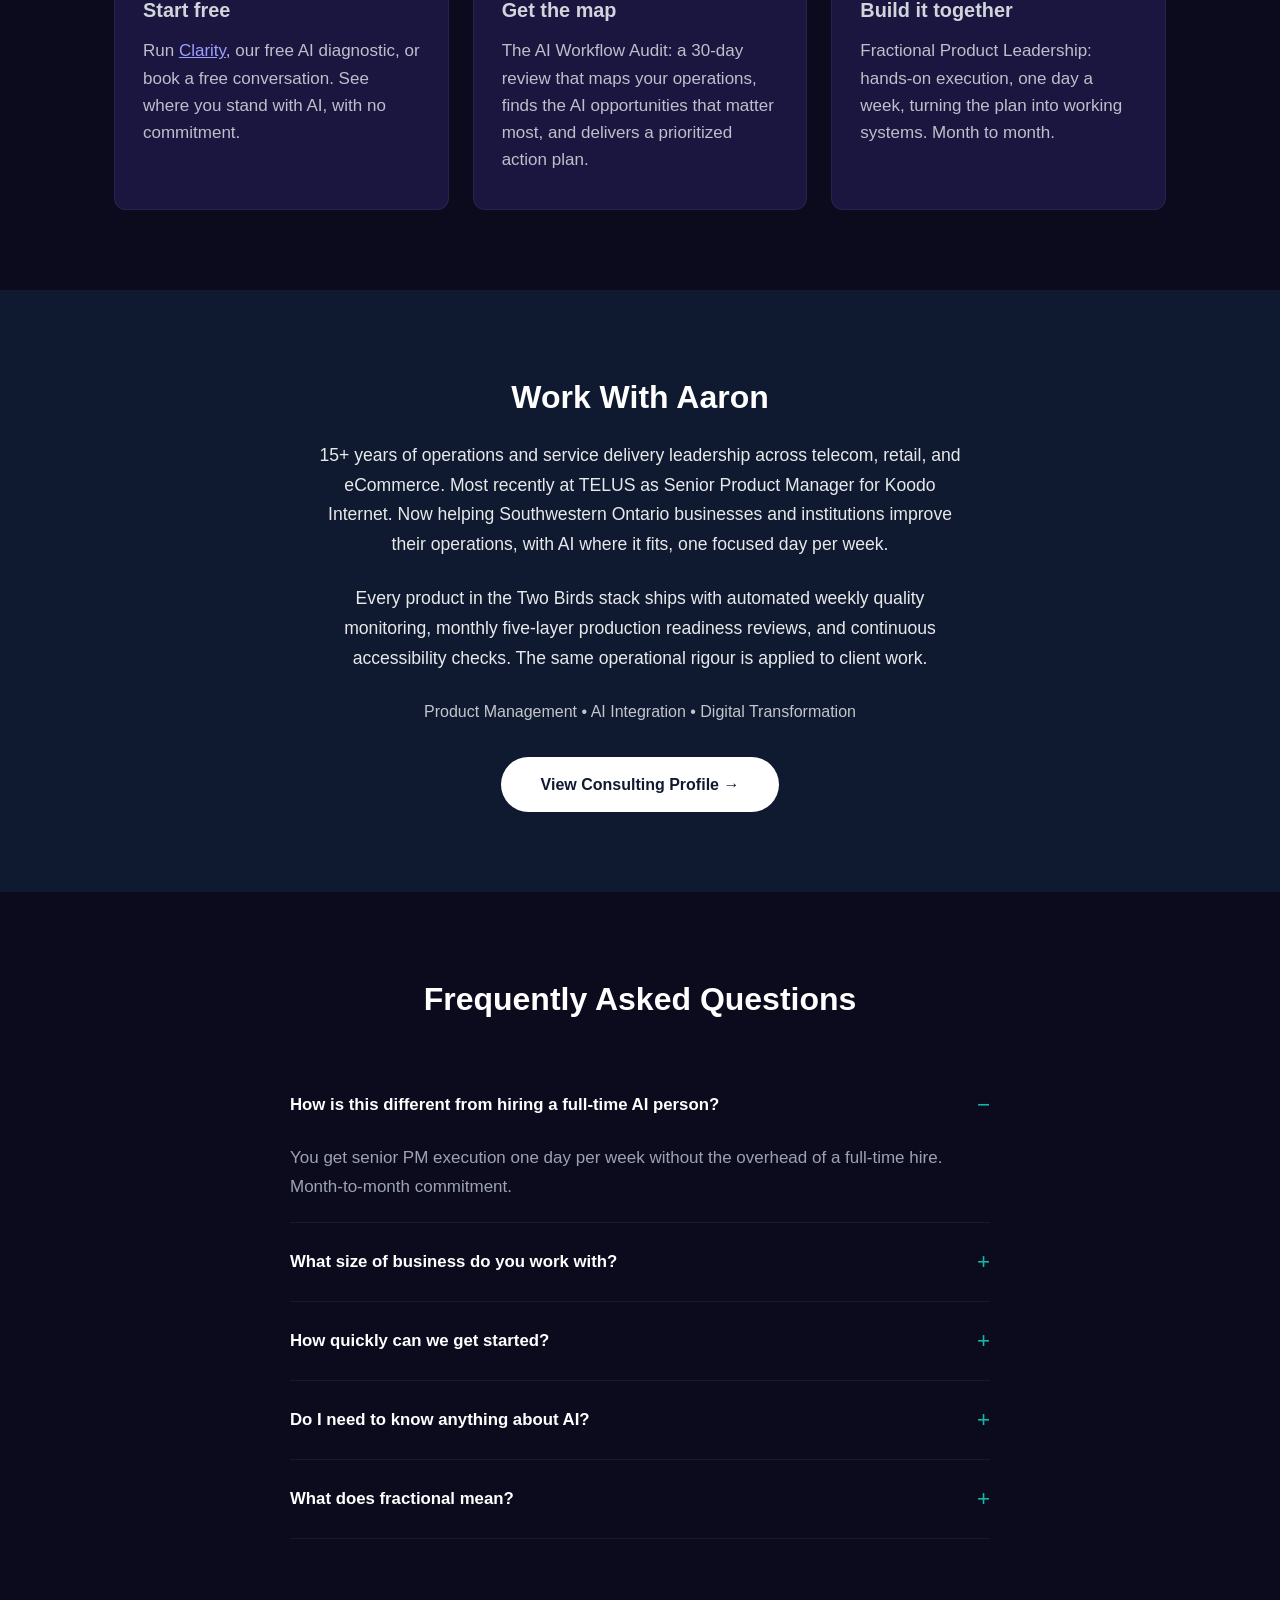
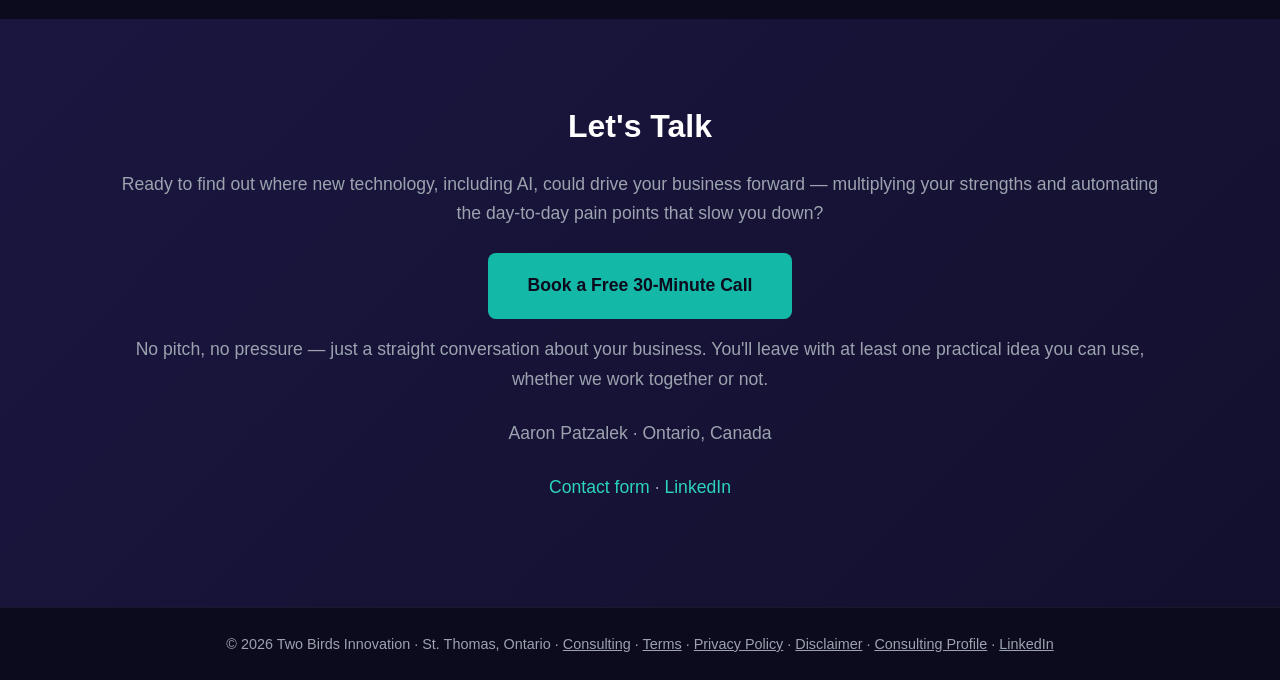
==== commit b30a4b9e: "fix(claims): remove unsupported claims, drop V1 annotations, -ize spelling (S-PUBLIC-SITES-FULL-REVI" ====
--- a/index.html
+++ b/index.html
@@ -112,7 +112,7 @@
                 "name": "Clarity",
                 "url": "https://twobirds-kramerica.github.io/clarity/",
                 "applicationCategory": "BusinessApplication",
-                "description": "Free AI readiness diagnostic for Canadian small businesses — answer a few questions and receive a personalised SWOT analysis, priority recommendations, and a concrete next step, benchmarked against 15 Canadian industries.",
+                "description": "Free AI readiness diagnostic for Canadian small businesses — answer a few questions and receive a personalized SWOT analysis, priority recommendations, and a concrete next step, benchmarked against 15 Canadian industries.",
                 "offers": { "@type": "Offer", "price": "0", "priceCurrency": "CAD" }
             },
             {
@@ -197,7 +197,7 @@
                 <div class="product-card product-card-dcc">
                     <p class="product-card-label">Digital Literacy Platform</p>
                     <h3>Digital Confidence Centre</h3>
-                    <p>Free digital literacy for Canadian communities. 29 adult modules, 25+ kids activities, library-ready outcome measurement, and NHSP grant-compatible delivery.</p>
+                    <p>Free digital literacy for Canadian communities. 29 adult modules, a growing set of kids&rsquo; modules, library-ready outcome measurement, and NHSP grant-compatible delivery.</p>
                     <a href="https://twobirds-kramerica.github.io/digital-confidence/" class="product-link" target="_blank" rel="noopener">Explore DCC &rarr;</a>
                 </div>
                 <div class="product-card product-card-clarity">
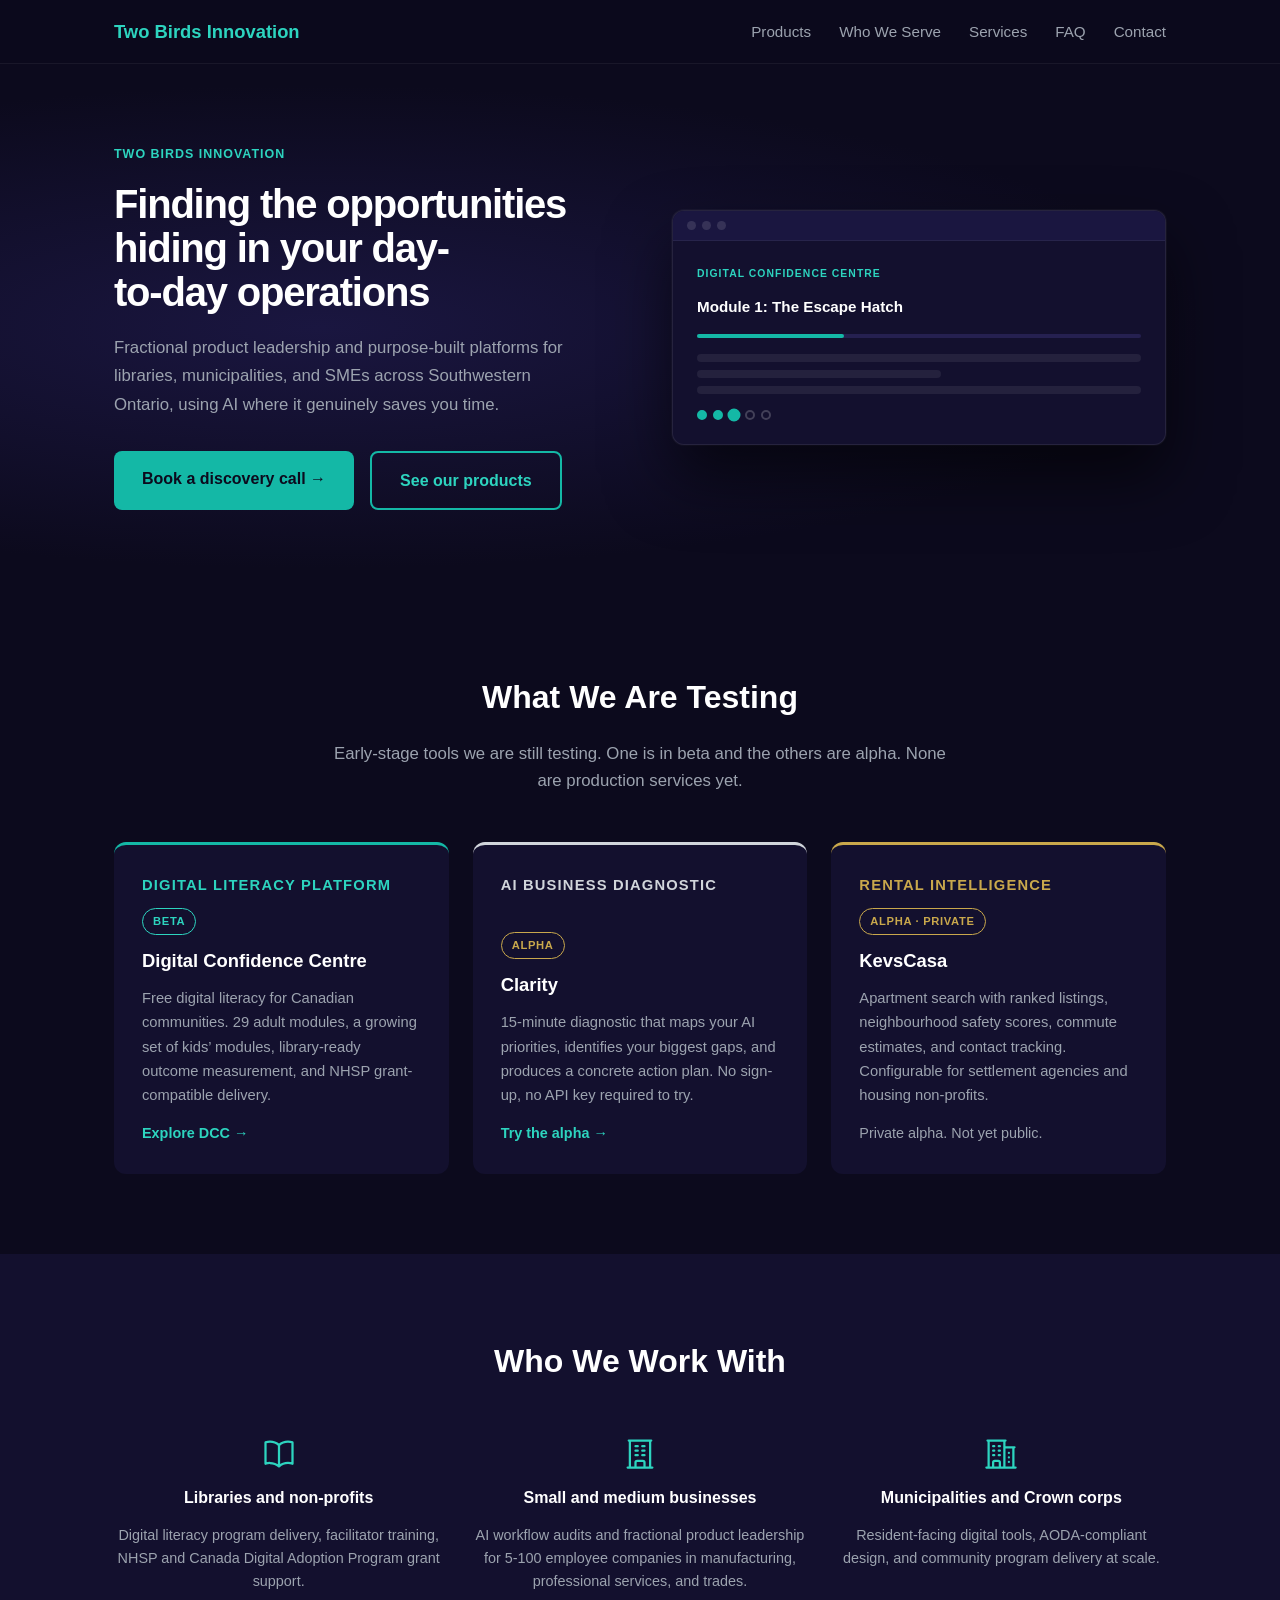
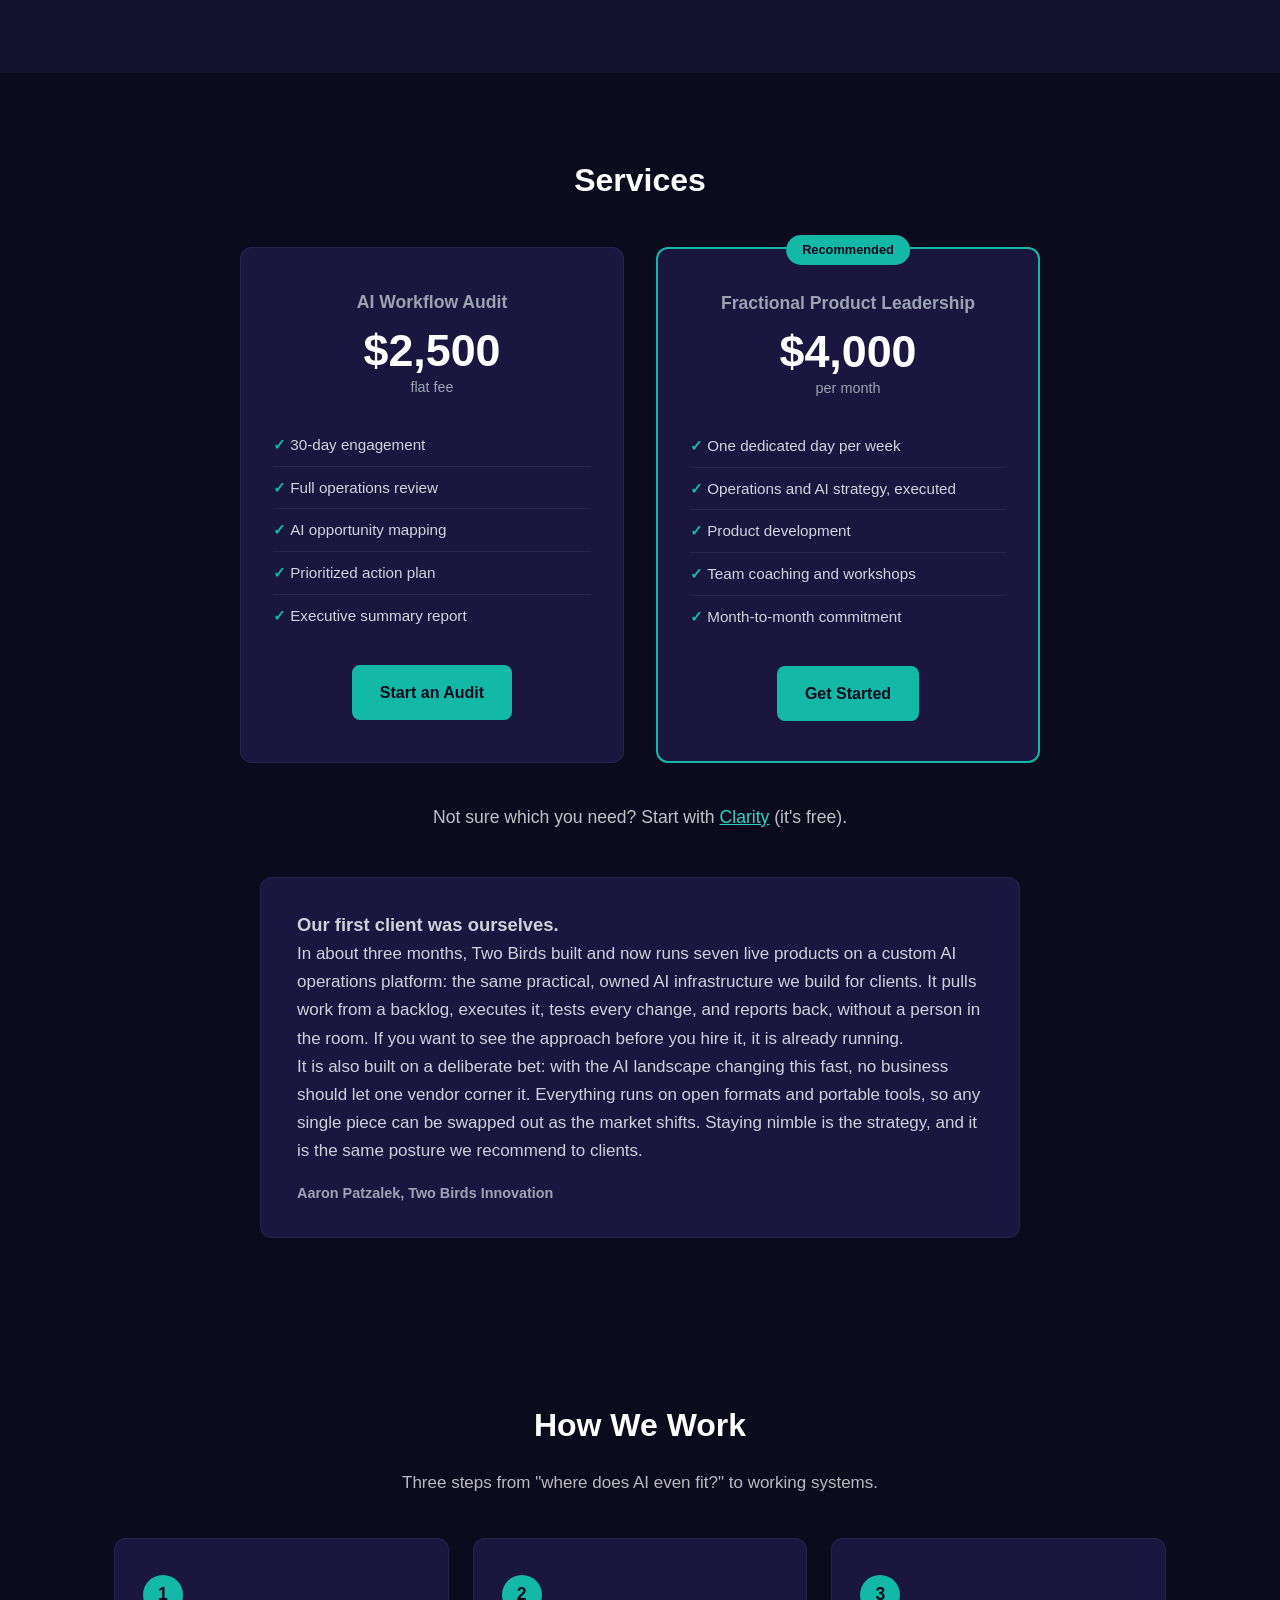
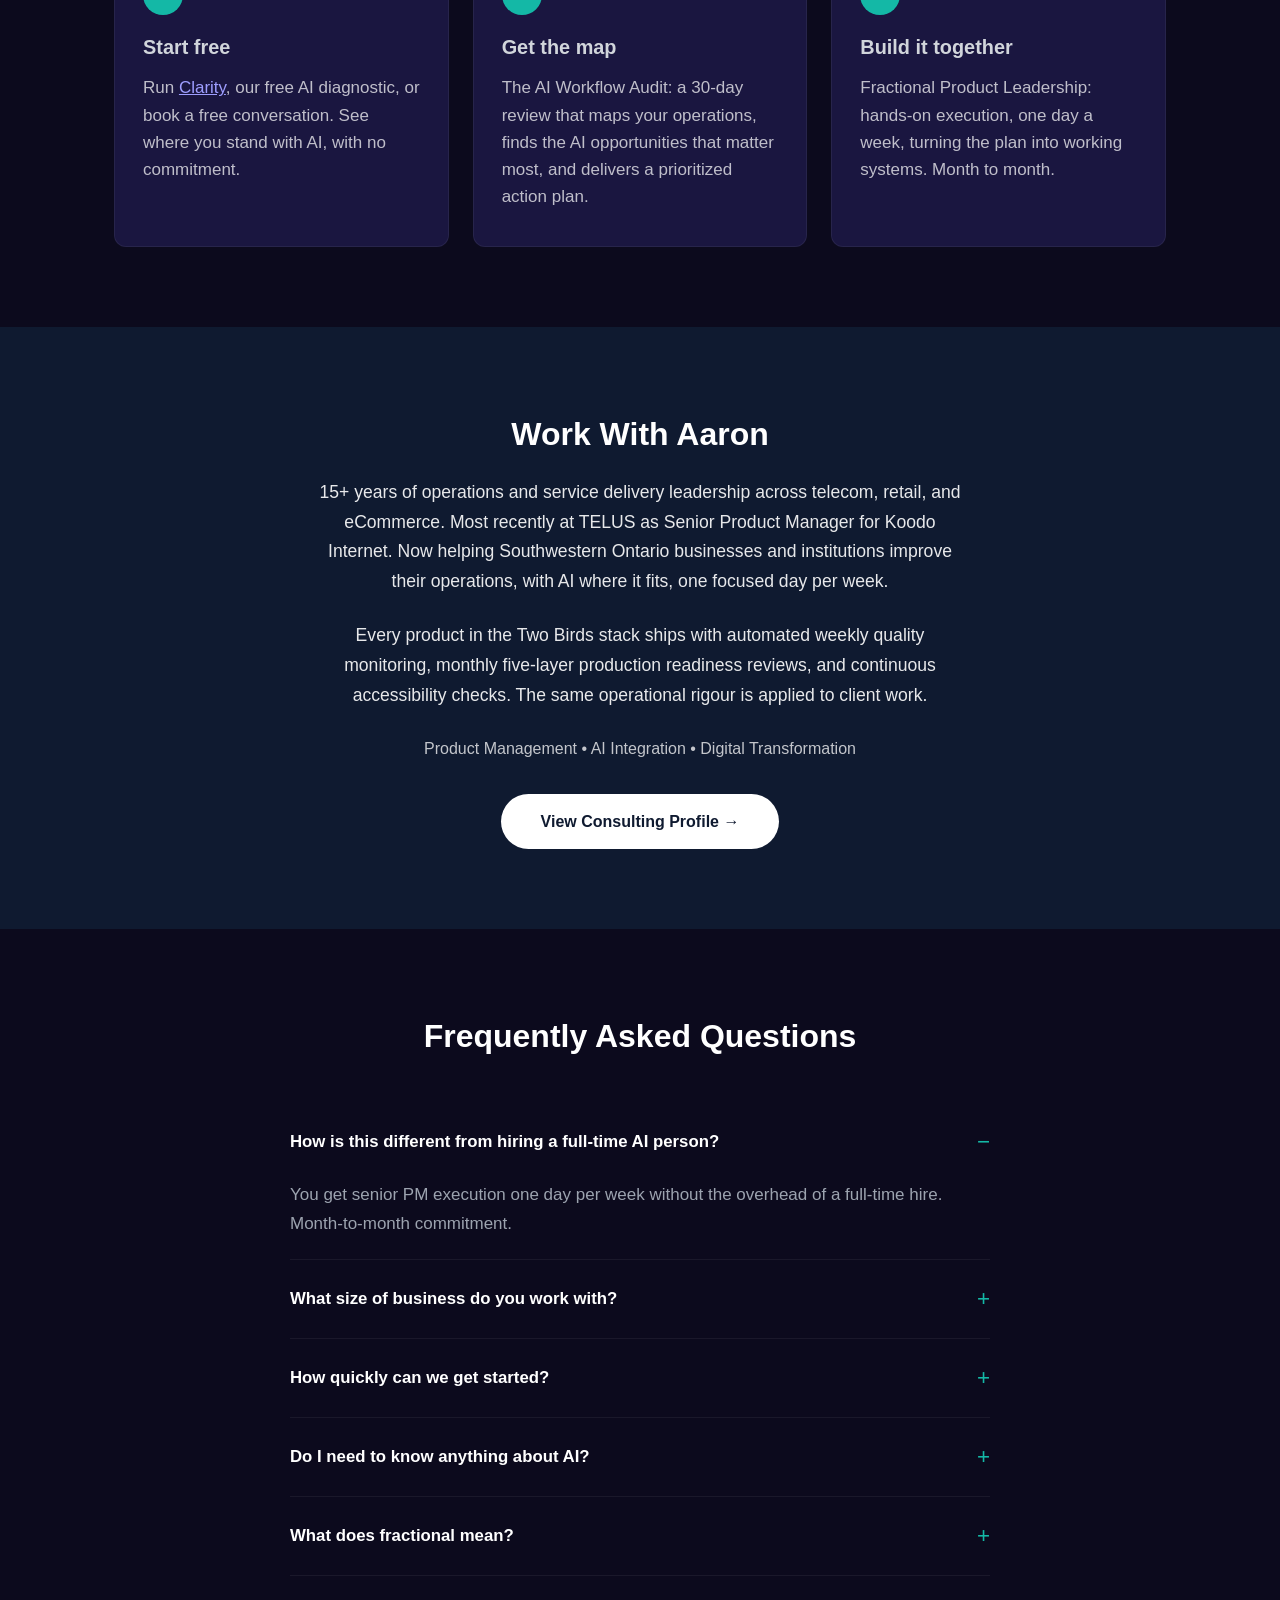
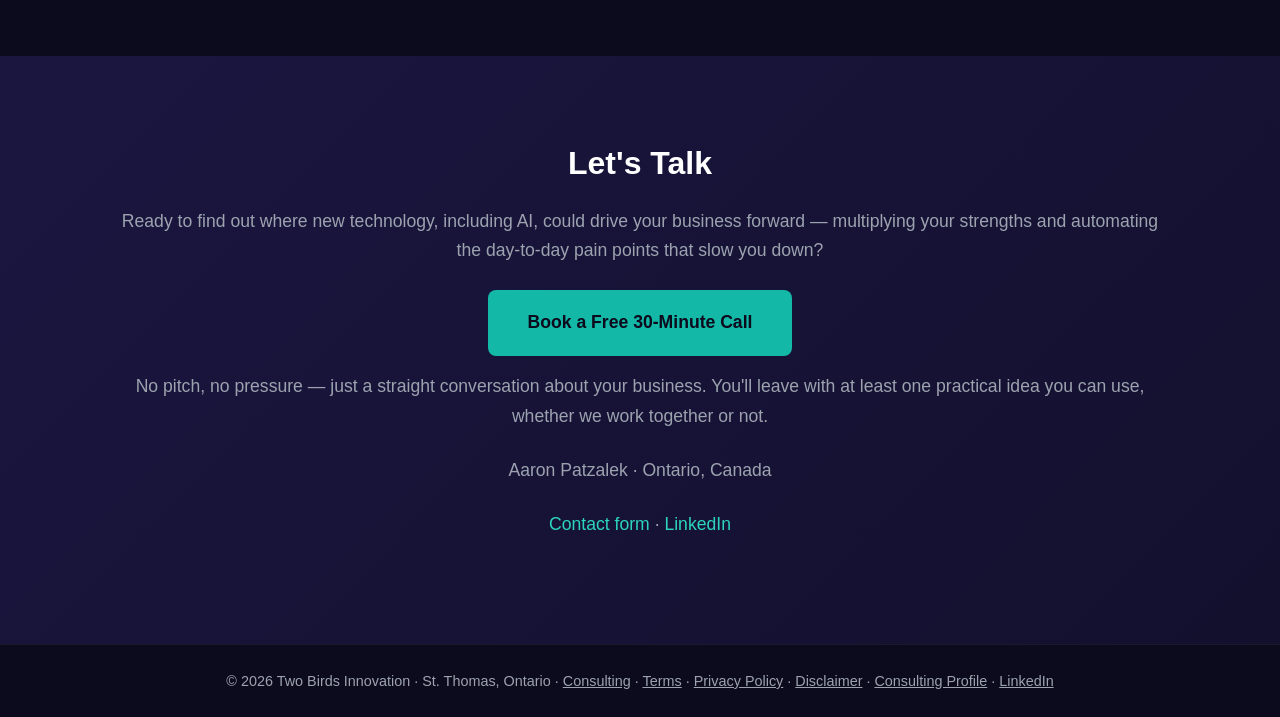
==== commit 9a3e12f3: "fix(site): label products beta/alpha, retire 'production' claim, remove dead KevsCasa link Co-Author" ====
--- a/index.html
+++ b/index.html
@@ -191,26 +191,29 @@
     <!-- Products -->
     <section id="products" class="section">
         <div class="container">
-            <h2>What We Have Built</h2>
-            <p class="section-sub">Production platforms already in use by libraries and community organizations across Canada. No login required. No data collected.</p>
+            <h2>What We Are Testing</h2>
+            <p class="section-sub">Early-stage tools we are still testing. One is in beta and the others are alpha. None are production services yet.</p>
             <div class="products-grid">
                 <div class="product-card product-card-dcc">
                     <p class="product-card-label">Digital Literacy Platform</p>
+                    <span class="stage-badge stage-beta">Beta</span>
                     <h3>Digital Confidence Centre</h3>
                     <p>Free digital literacy for Canadian communities. 29 adult modules, a growing set of kids&rsquo; modules, library-ready outcome measurement, and NHSP grant-compatible delivery.</p>
                     <a href="https://twobirds-kramerica.github.io/digital-confidence/" class="product-link" target="_blank" rel="noopener">Explore DCC &rarr;</a>
                 </div>
                 <div class="product-card product-card-clarity">
                     <p class="product-card-label">AI Business Diagnostic</p>
+                    <span class="stage-badge stage-alpha">Alpha</span>
                     <h3>Clarity</h3>
                     <p>15-minute diagnostic that maps your AI priorities, identifies your biggest gaps, and produces a concrete action plan. No sign-up, no API key required to try.</p>
-                    <a href="https://twobirds-kramerica.github.io/clarity/" class="product-link" target="_blank" rel="noopener">Try Clarity free &rarr;</a>
+                    <a href="https://twobirds-kramerica.github.io/clarity/" class="product-link" target="_blank" rel="noopener">Try the alpha &rarr;</a>
                 </div>
                 <div class="product-card product-card-kevcasa">
                     <p class="product-card-label">Rental Intelligence</p>
+                    <span class="stage-badge stage-alpha">Alpha &middot; private</span>
                     <h3>KevsCasa</h3>
                     <p>Apartment search with ranked listings, neighbourhood safety scores, commute estimates, and contact tracking. Configurable for settlement agencies and housing non-profits.</p>
-                    <a href="https://kevscasa.pages.dev/" class="product-link" target="_blank" rel="noopener">View KevsCasa &rarr;</a>
+                    <span class="product-link product-link-off">Private alpha. Not yet public.</span>
                 </div>
             </div>
         </div>
--- a/css/style.css
+++ b/css/style.css
@@ -1054,6 +1054,25 @@
     color: var(--teal-300);
 }
 
+.product-link-off {
+    color: var(--grey-400);
+    font-weight: 500;
+}
+
+.stage-badge {
+    align-self: flex-start;
+    font-size: 0.7rem;
+    font-weight: 700;
+    letter-spacing: 0.06em;
+    text-transform: uppercase;
+    padding: 3px 10px;
+    border-radius: 999px;
+    border: 1px solid currentColor;
+}
+
+.stage-beta { color: var(--teal-400); }
+.stage-alpha { color: var(--gold); }
+
 /* Who We Serve */
 .section-serve {
     background: var(--space-800);
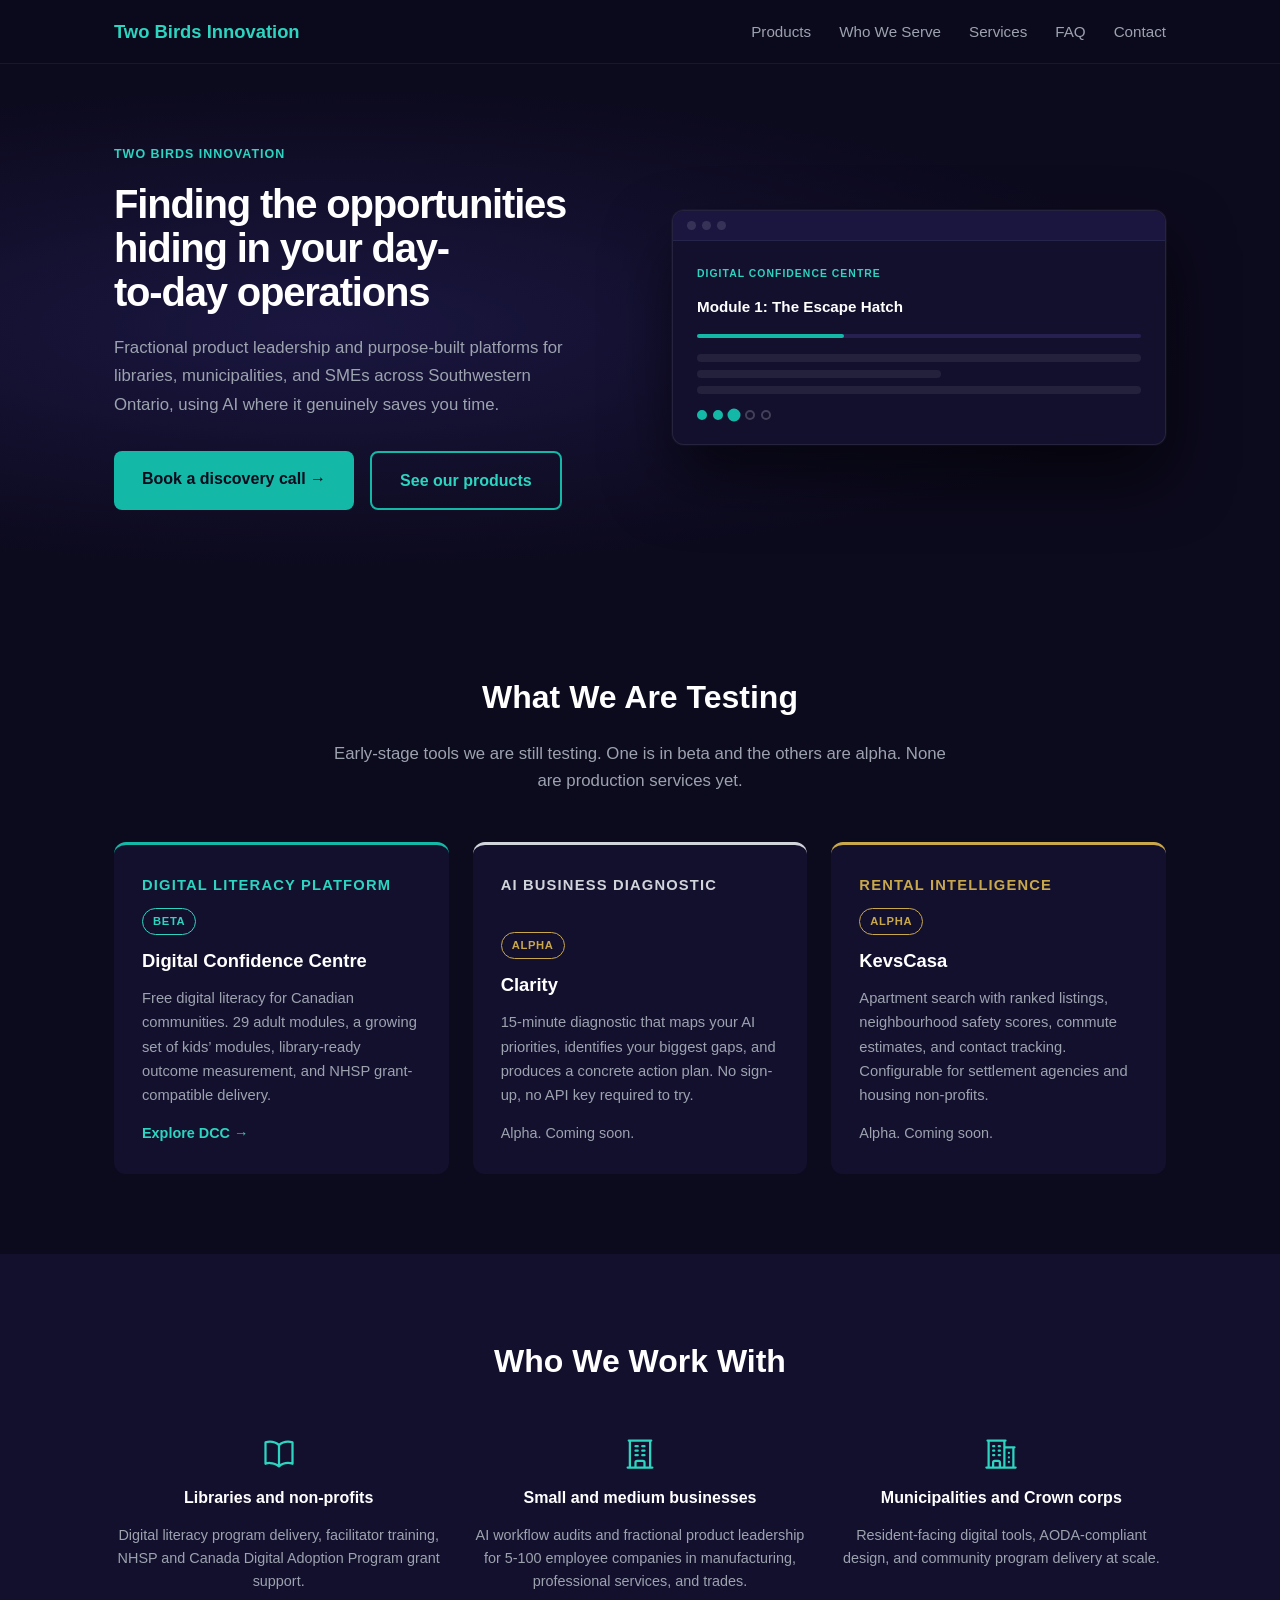
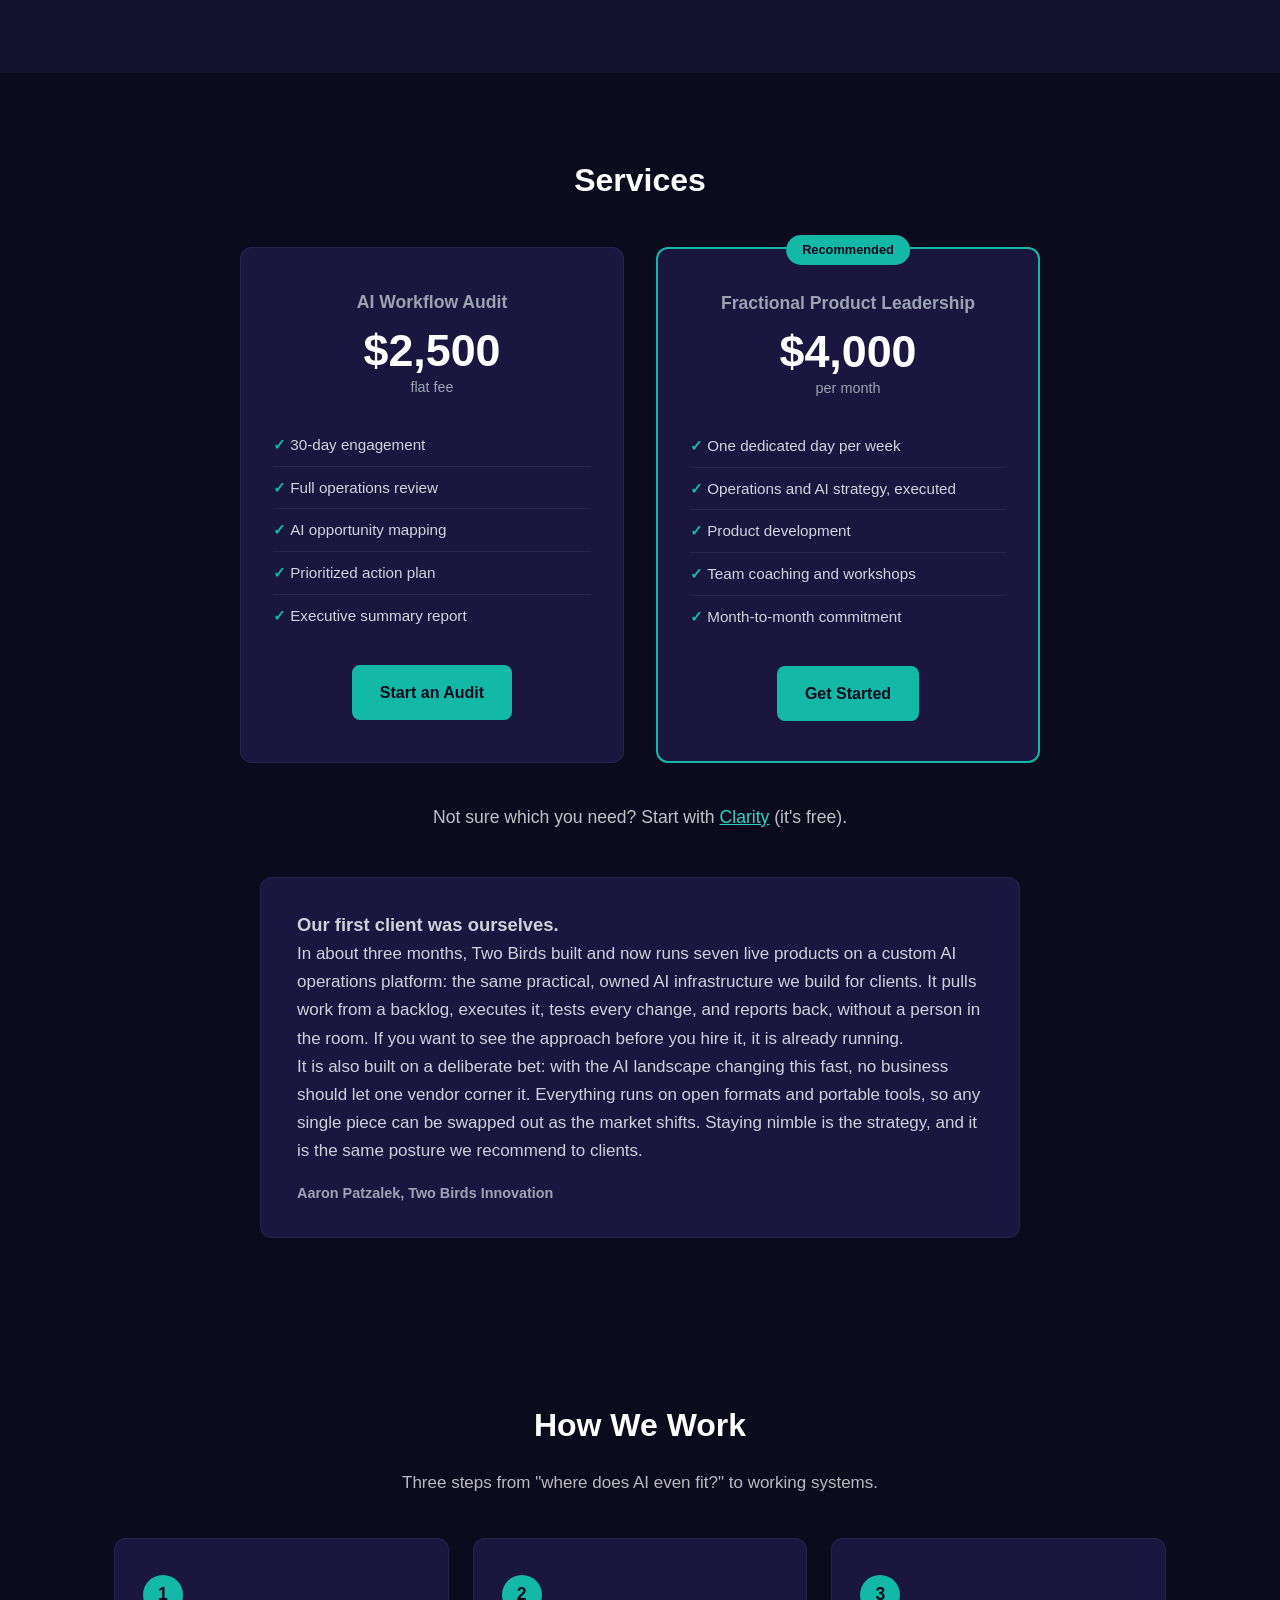
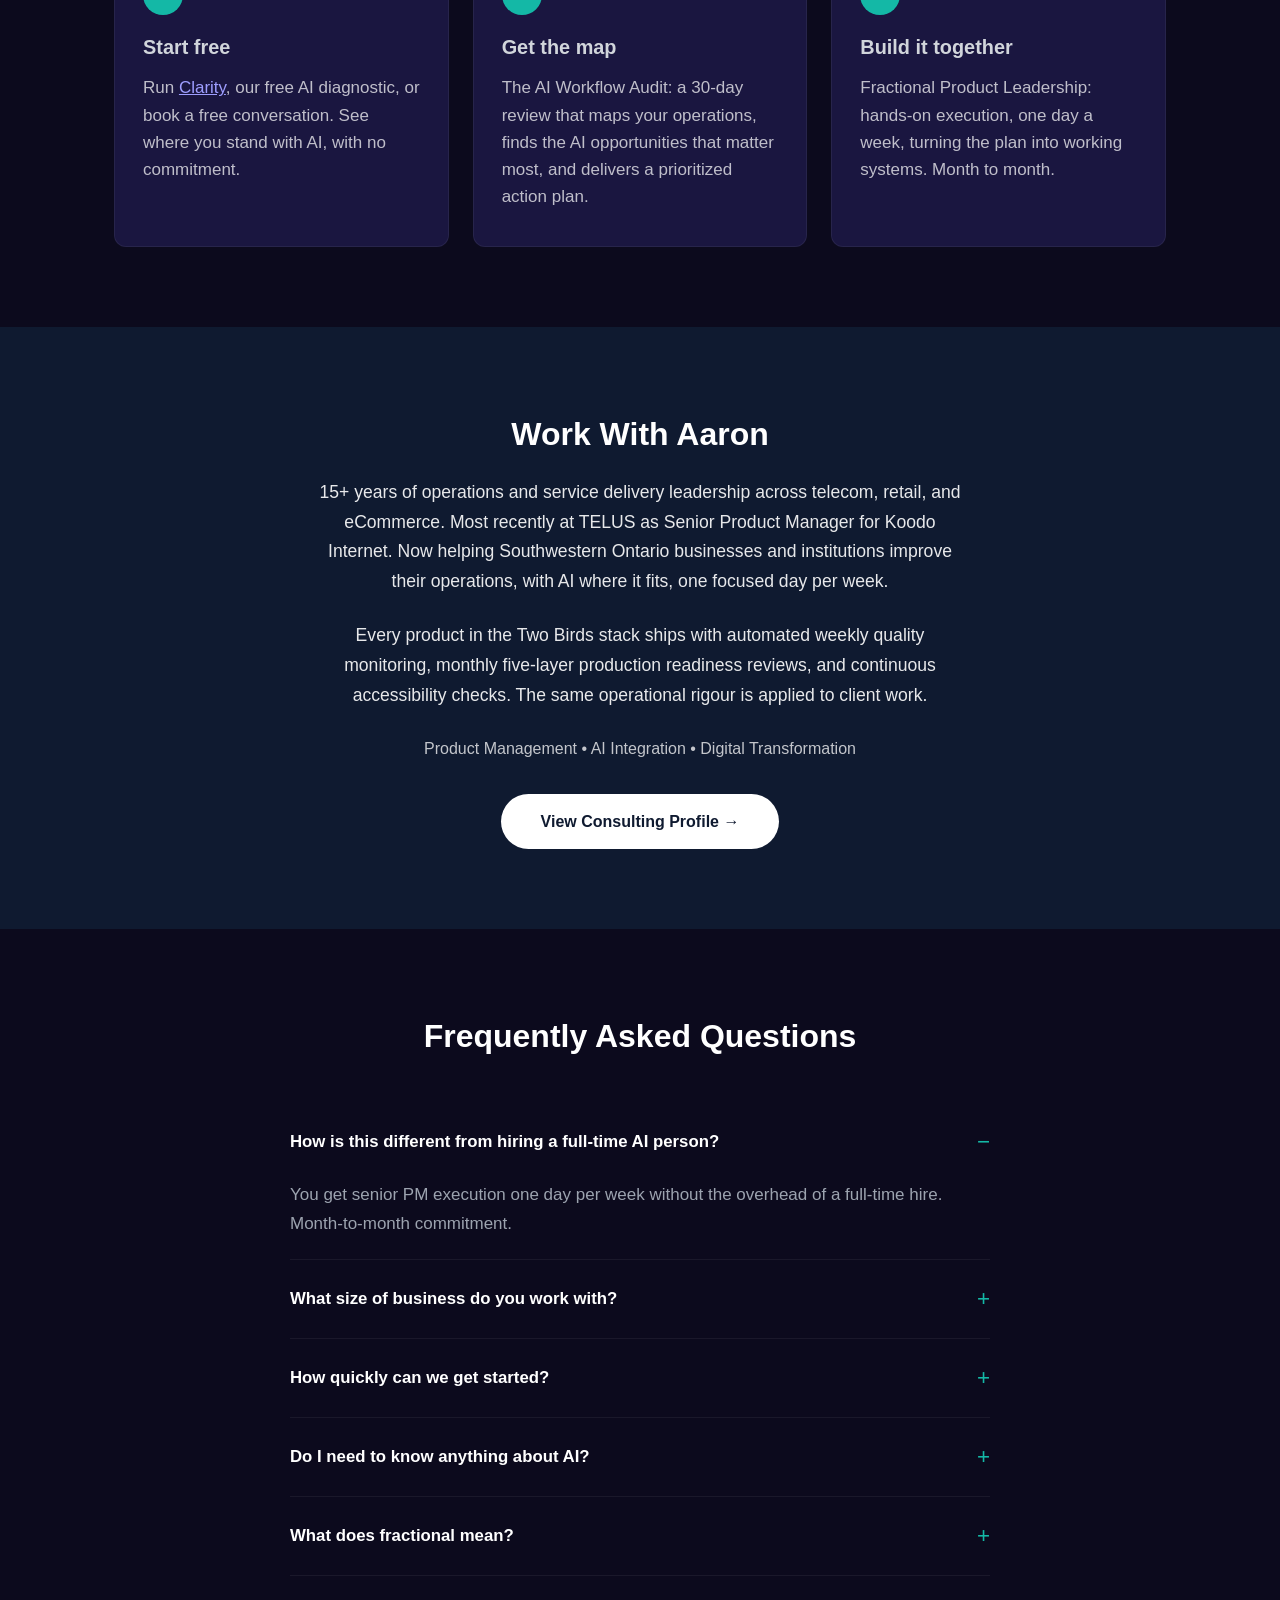
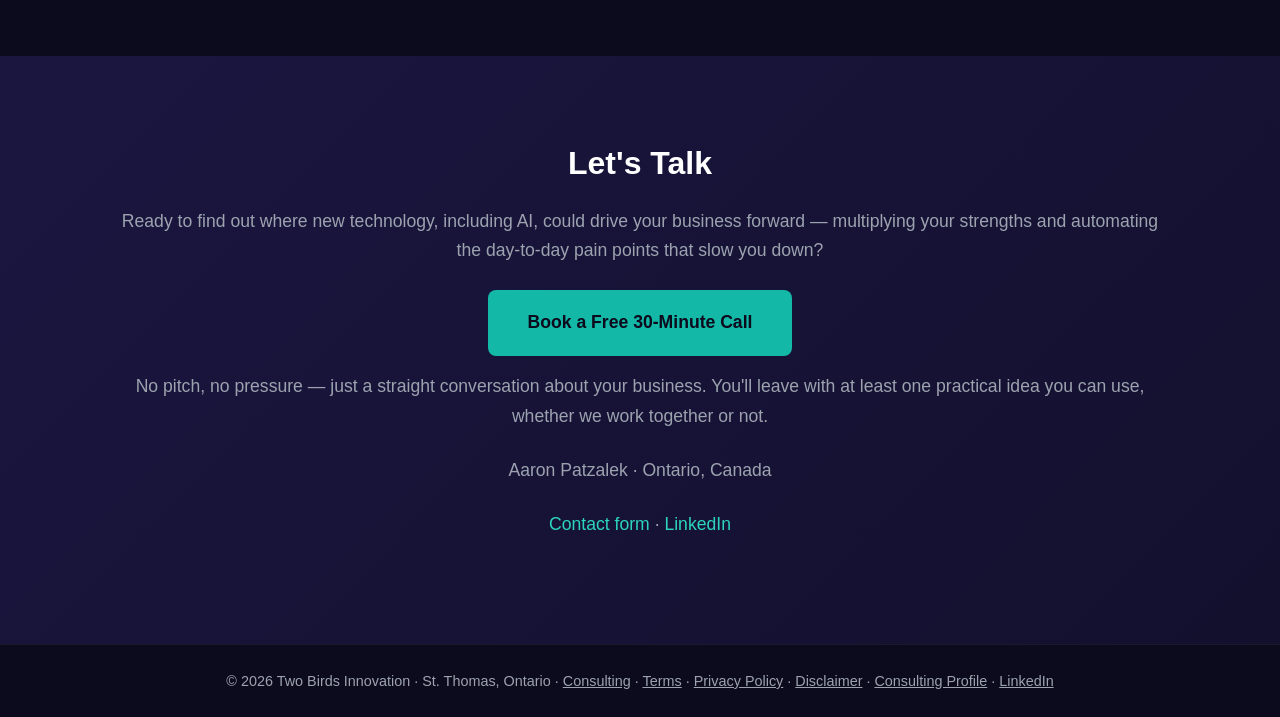
==== commit dedfd4fe: "fix(site): Clarity and KevsCasa cards read 'Alpha. Coming soon.', no links Co-Authored-By: Claude So" ====
--- a/index.html
+++ b/index.html
@@ -206,14 +206,14 @@
                     <span class="stage-badge stage-alpha">Alpha</span>
                     <h3>Clarity</h3>
                     <p>15-minute diagnostic that maps your AI priorities, identifies your biggest gaps, and produces a concrete action plan. No sign-up, no API key required to try.</p>
-                    <a href="https://twobirds-kramerica.github.io/clarity/" class="product-link" target="_blank" rel="noopener">Try the alpha &rarr;</a>
+                    <span class="product-link product-link-off">Alpha. Coming soon.</span>
                 </div>
                 <div class="product-card product-card-kevcasa">
                     <p class="product-card-label">Rental Intelligence</p>
-                    <span class="stage-badge stage-alpha">Alpha &middot; private</span>
+                    <span class="stage-badge stage-alpha">Alpha</span>
                     <h3>KevsCasa</h3>
                     <p>Apartment search with ranked listings, neighbourhood safety scores, commute estimates, and contact tracking. Configurable for settlement agencies and housing non-profits.</p>
-                    <span class="product-link product-link-off">Private alpha. Not yet public.</span>
+                    <span class="product-link product-link-off">Alpha. Coming soon.</span>
                 </div>
             </div>
         </div>
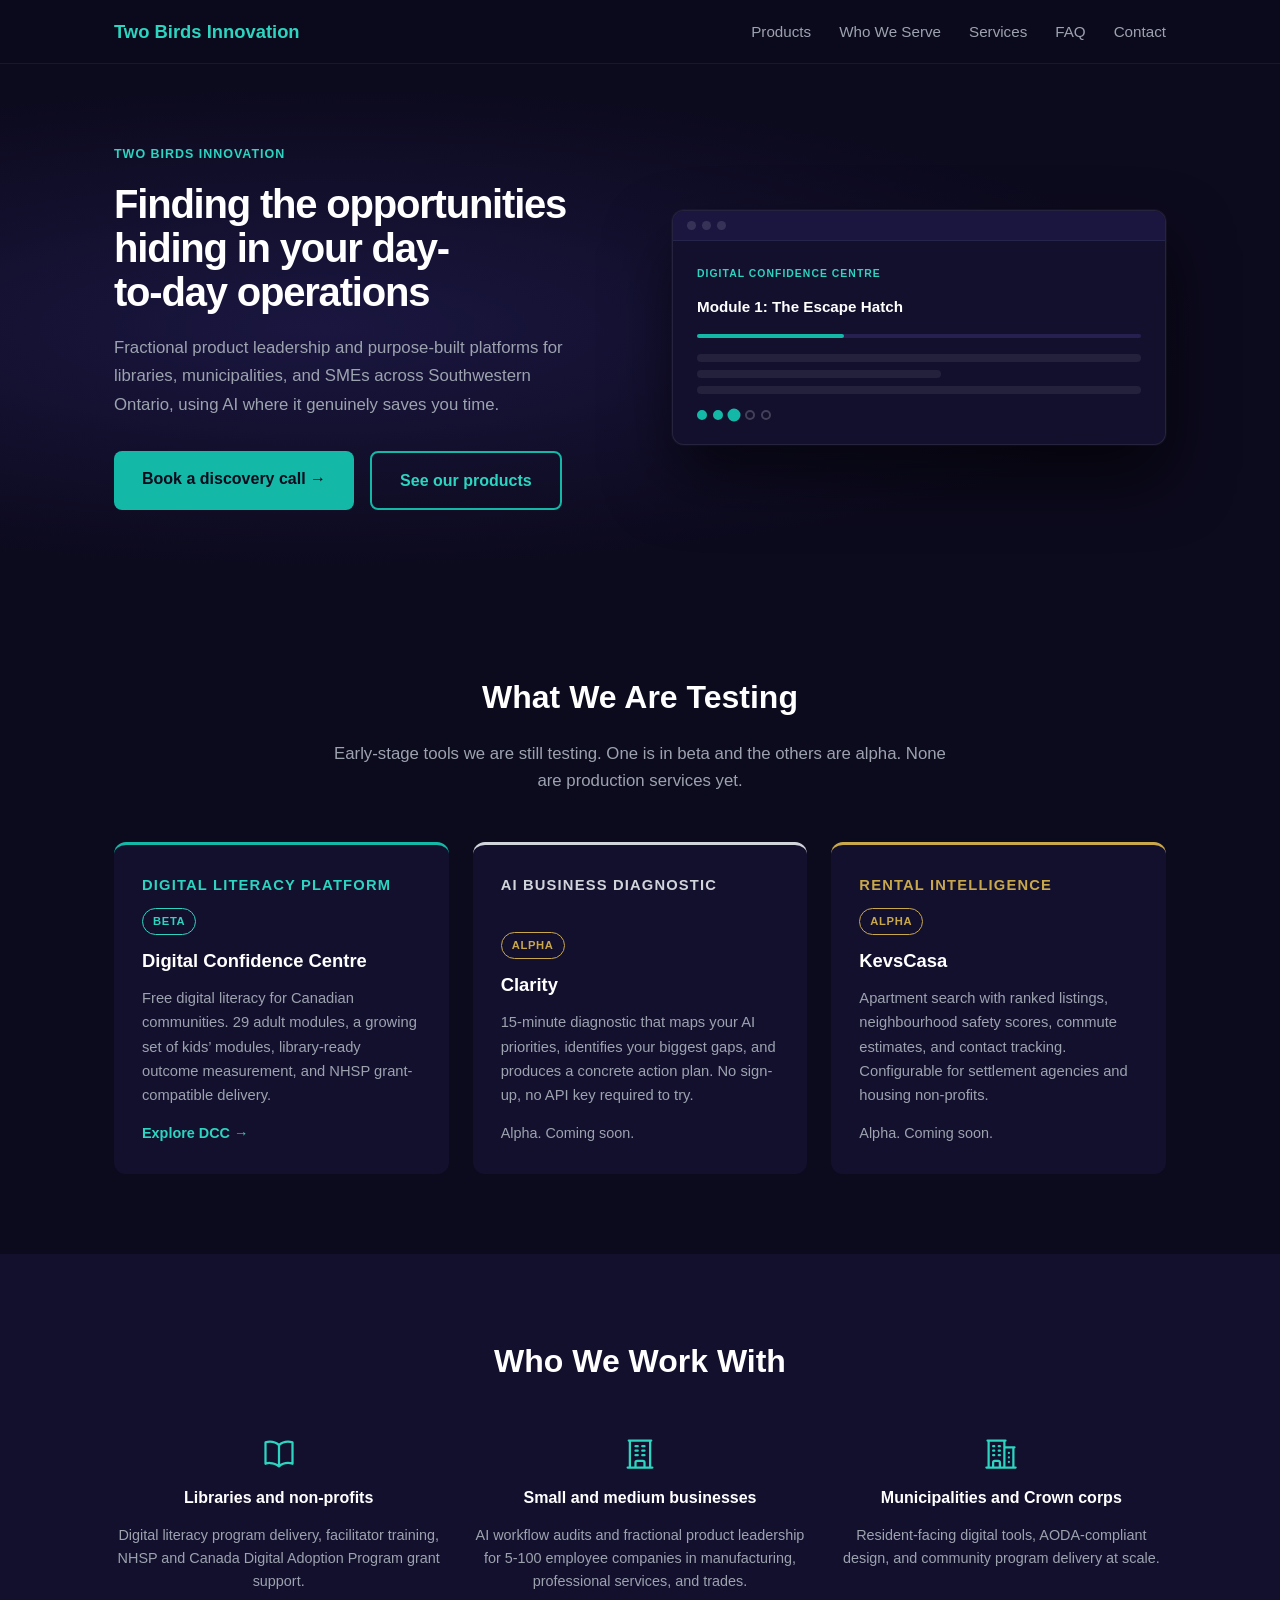
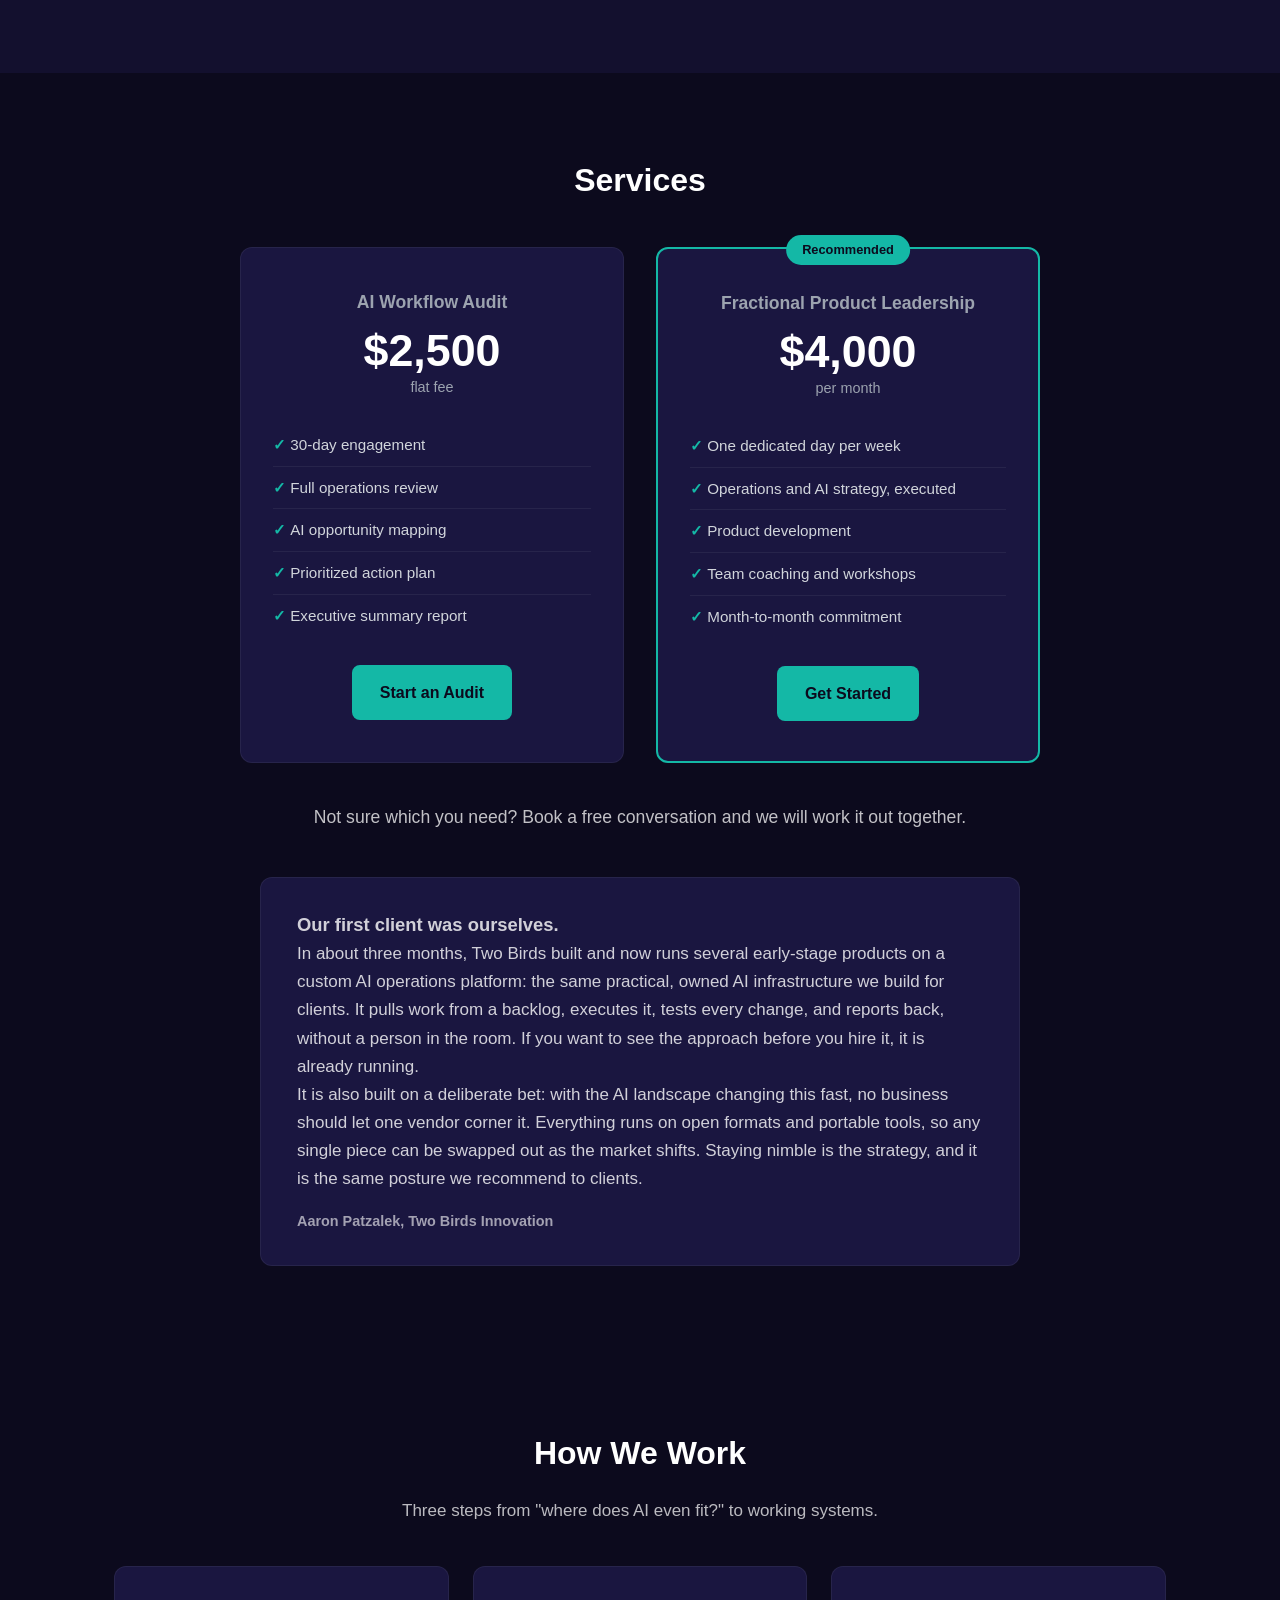
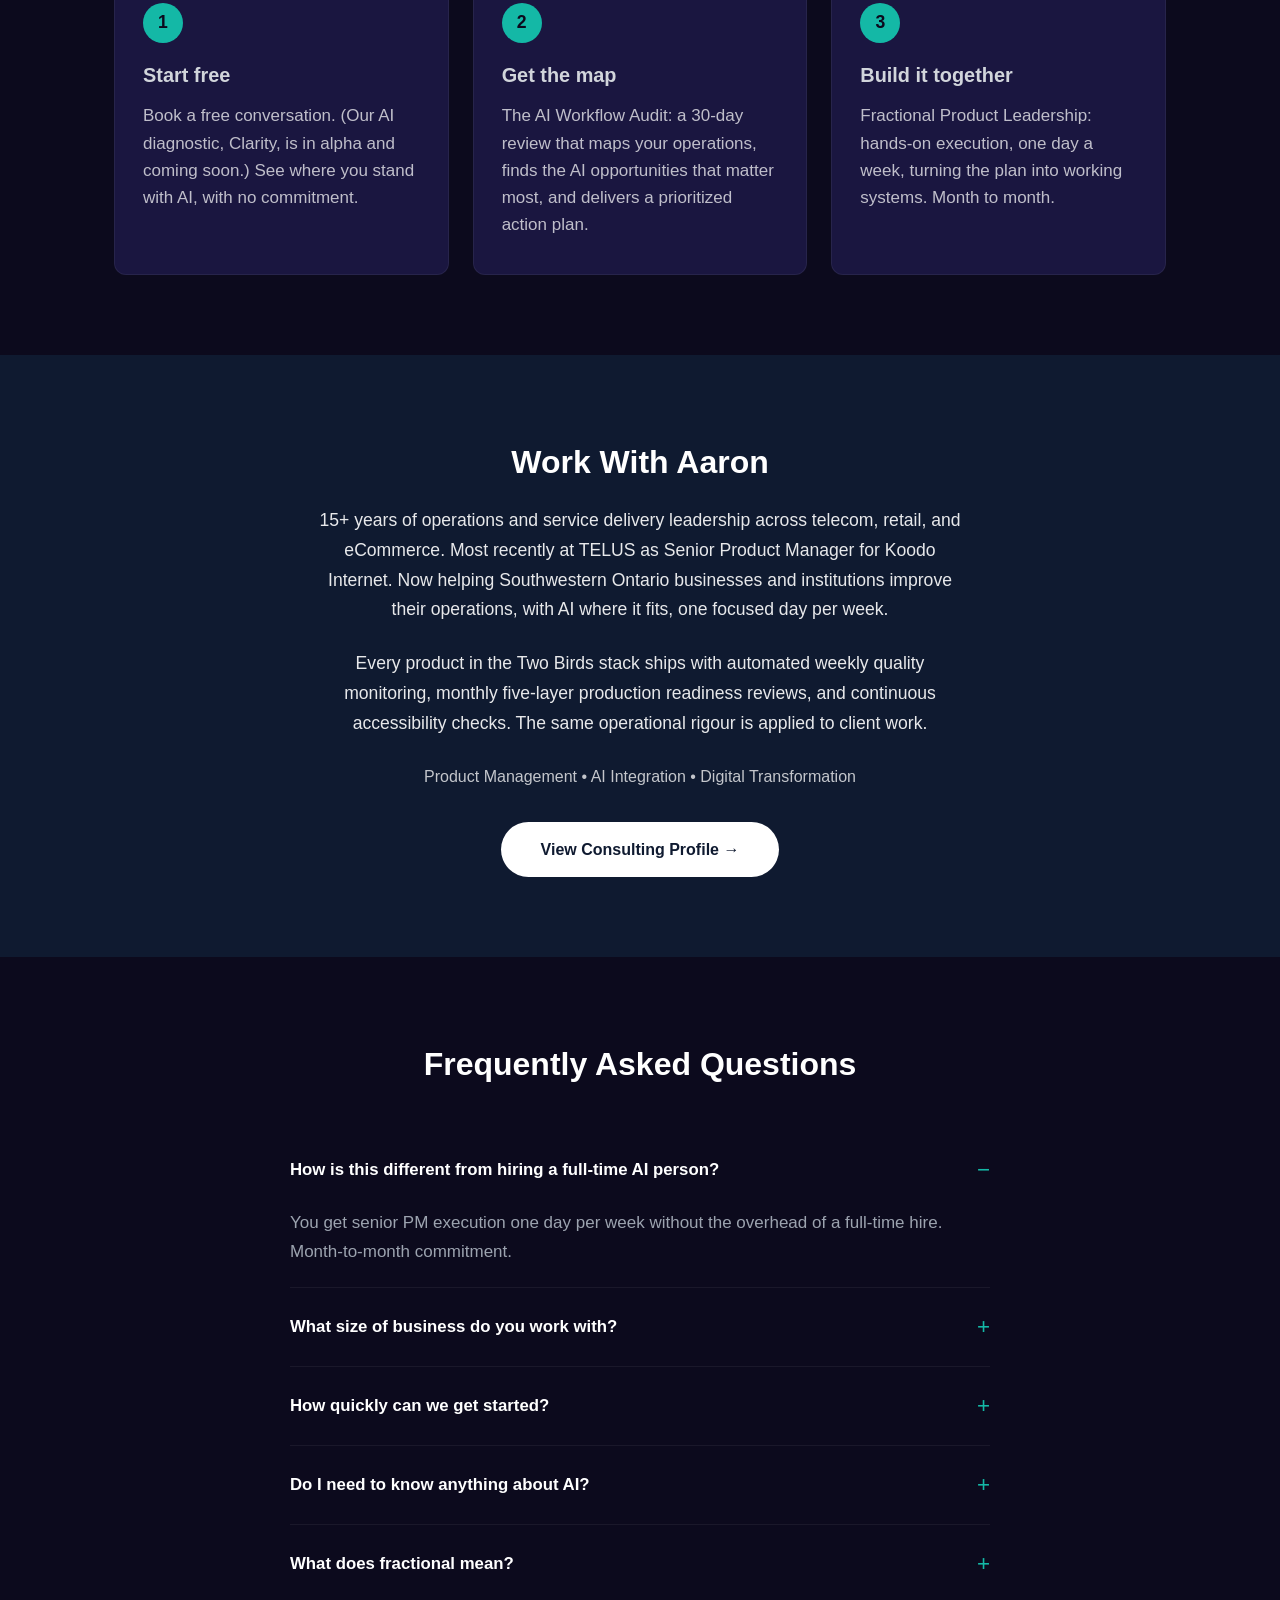
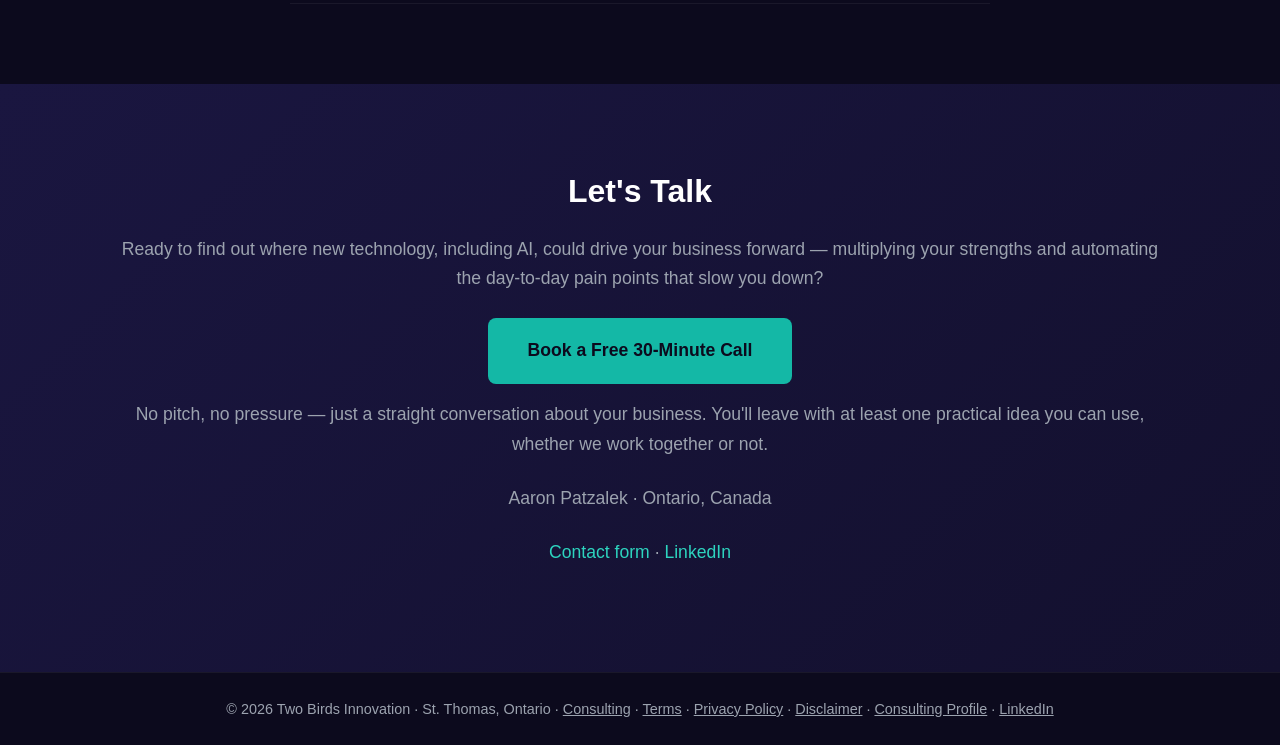
==== commit e4b279e2: "fix(site): remove remaining Clarity links, retire 'seven live products' claim Co-Authored-By: Claude" ====
--- a/index.html
+++ b/index.html
@@ -282,12 +282,12 @@
                     <a href="#contact" class="btn btn-primary">Get Started</a>
                 </div>
             </div>
-            <p class="services-note">Not sure which you need? Start with <a href="https://twobirds-kramerica.github.io/clarity/" target="_blank" rel="noopener">Clarity</a> (it's free).</p>
+            <p class="services-note">Not sure which you need? Book a free conversation and we will work it out together.</p>
 
             <figure class="case-study">
                 <blockquote>
                     <p class="case-study__headline">Our first client was ourselves.</p>
-                    <p>In about three months, Two Birds built and now runs seven live products on a custom AI operations platform: the same practical, owned AI infrastructure we build for clients. It pulls work from a backlog, executes it, tests every change, and reports back, without a person in the room. If you want to see the approach before you hire it, it is already running.</p>
+                    <p>In about three months, Two Birds built and now runs several early-stage products on a custom AI operations platform: the same practical, owned AI infrastructure we build for clients. It pulls work from a backlog, executes it, tests every change, and reports back, without a person in the room. If you want to see the approach before you hire it, it is already running.</p>
                     <p>It is also built on a deliberate bet: with the AI landscape changing this fast, no business should let one vendor corner it. Everything runs on open formats and portable tools, so any single piece can be swapped out as the market shifts. Staying nimble is the strategy, and it is the same posture we recommend to clients.</p>
                 </blockquote>
                 <figcaption>Aaron Patzalek, Two Birds Innovation</figcaption>
@@ -304,7 +304,7 @@
                 <div class="step-card">
                     <div class="step-number">1</div>
                     <h3>Start free</h3>
-                    <p>Run <a href="https://twobirds-kramerica.github.io/clarity/" target="_blank" rel="noopener">Clarity</a>, our free AI diagnostic, or book a free conversation. See where you stand with AI, with no commitment.</p>
+                    <p>Book a free conversation. (Our AI diagnostic, Clarity, is in alpha and coming soon.) See where you stand with AI, with no commitment.</p>
                 </div>
                 <div class="step-card">
                     <div class="step-number">2</div>
